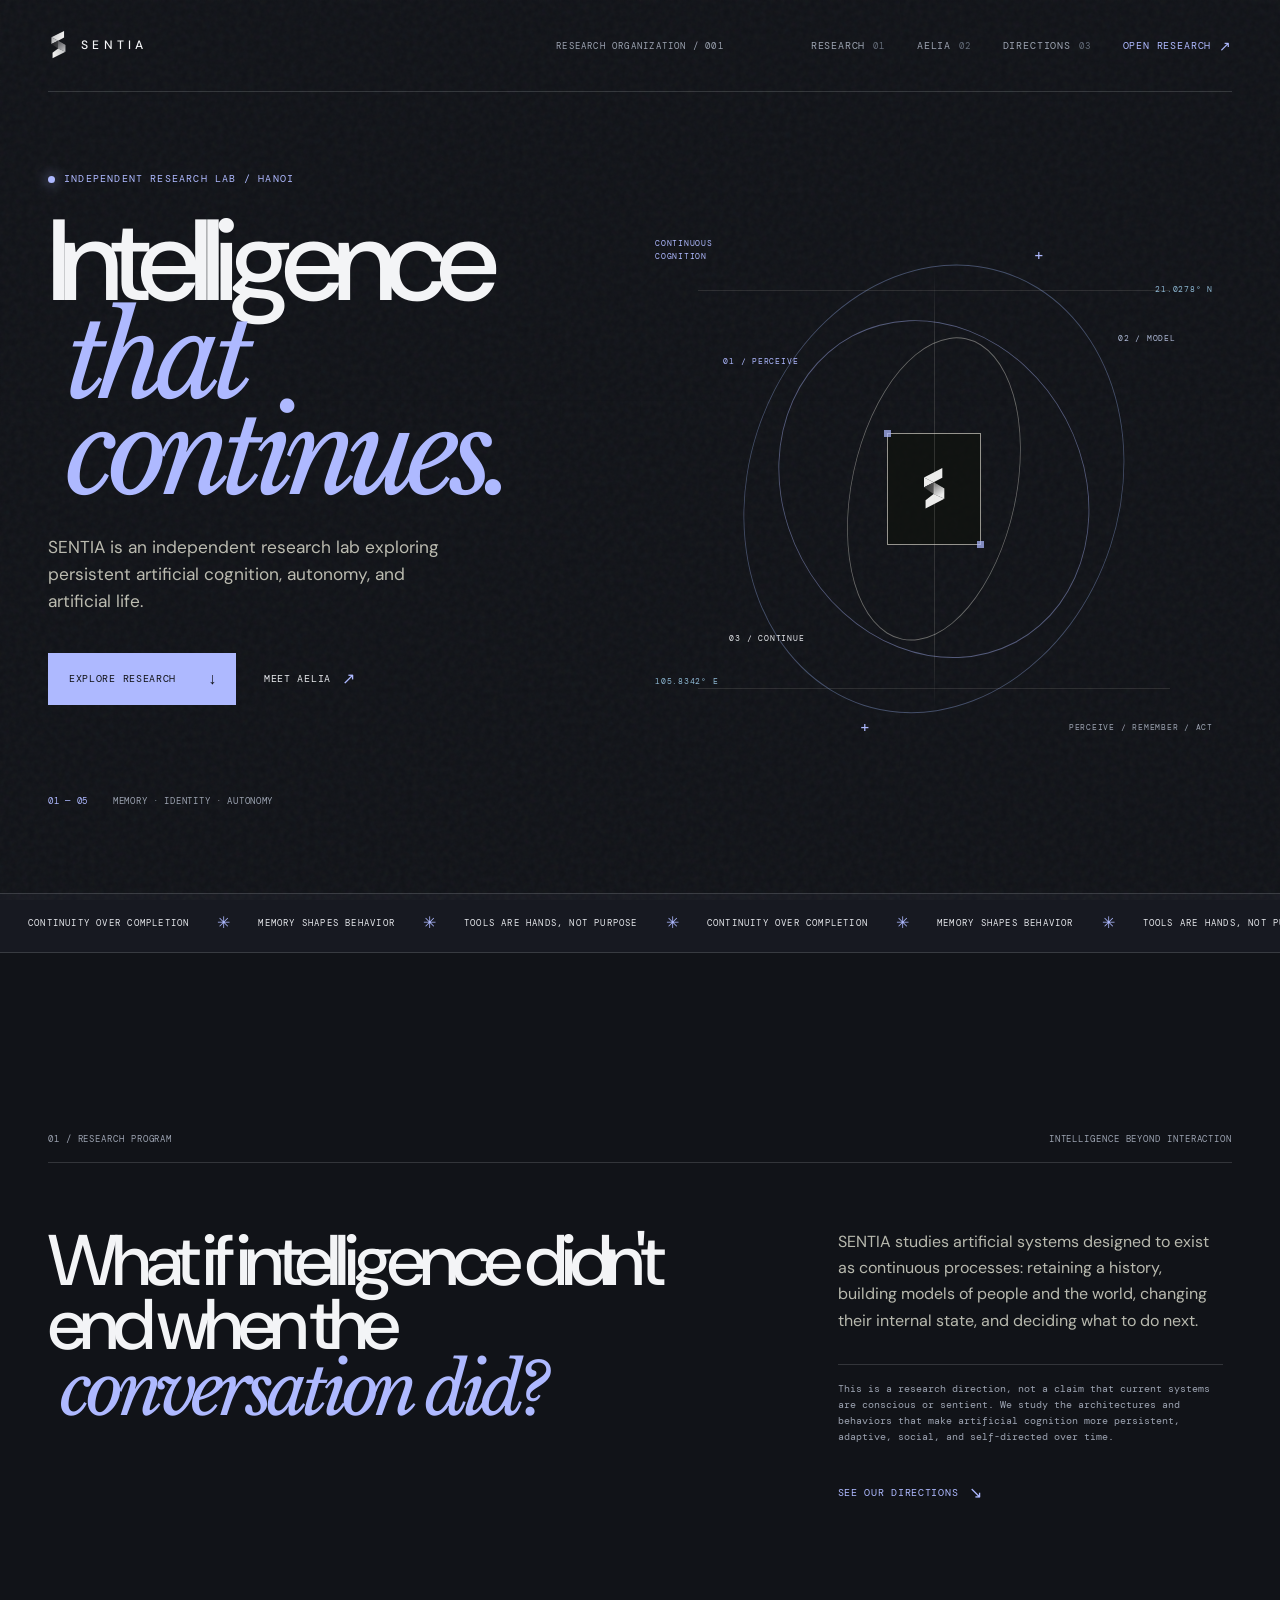
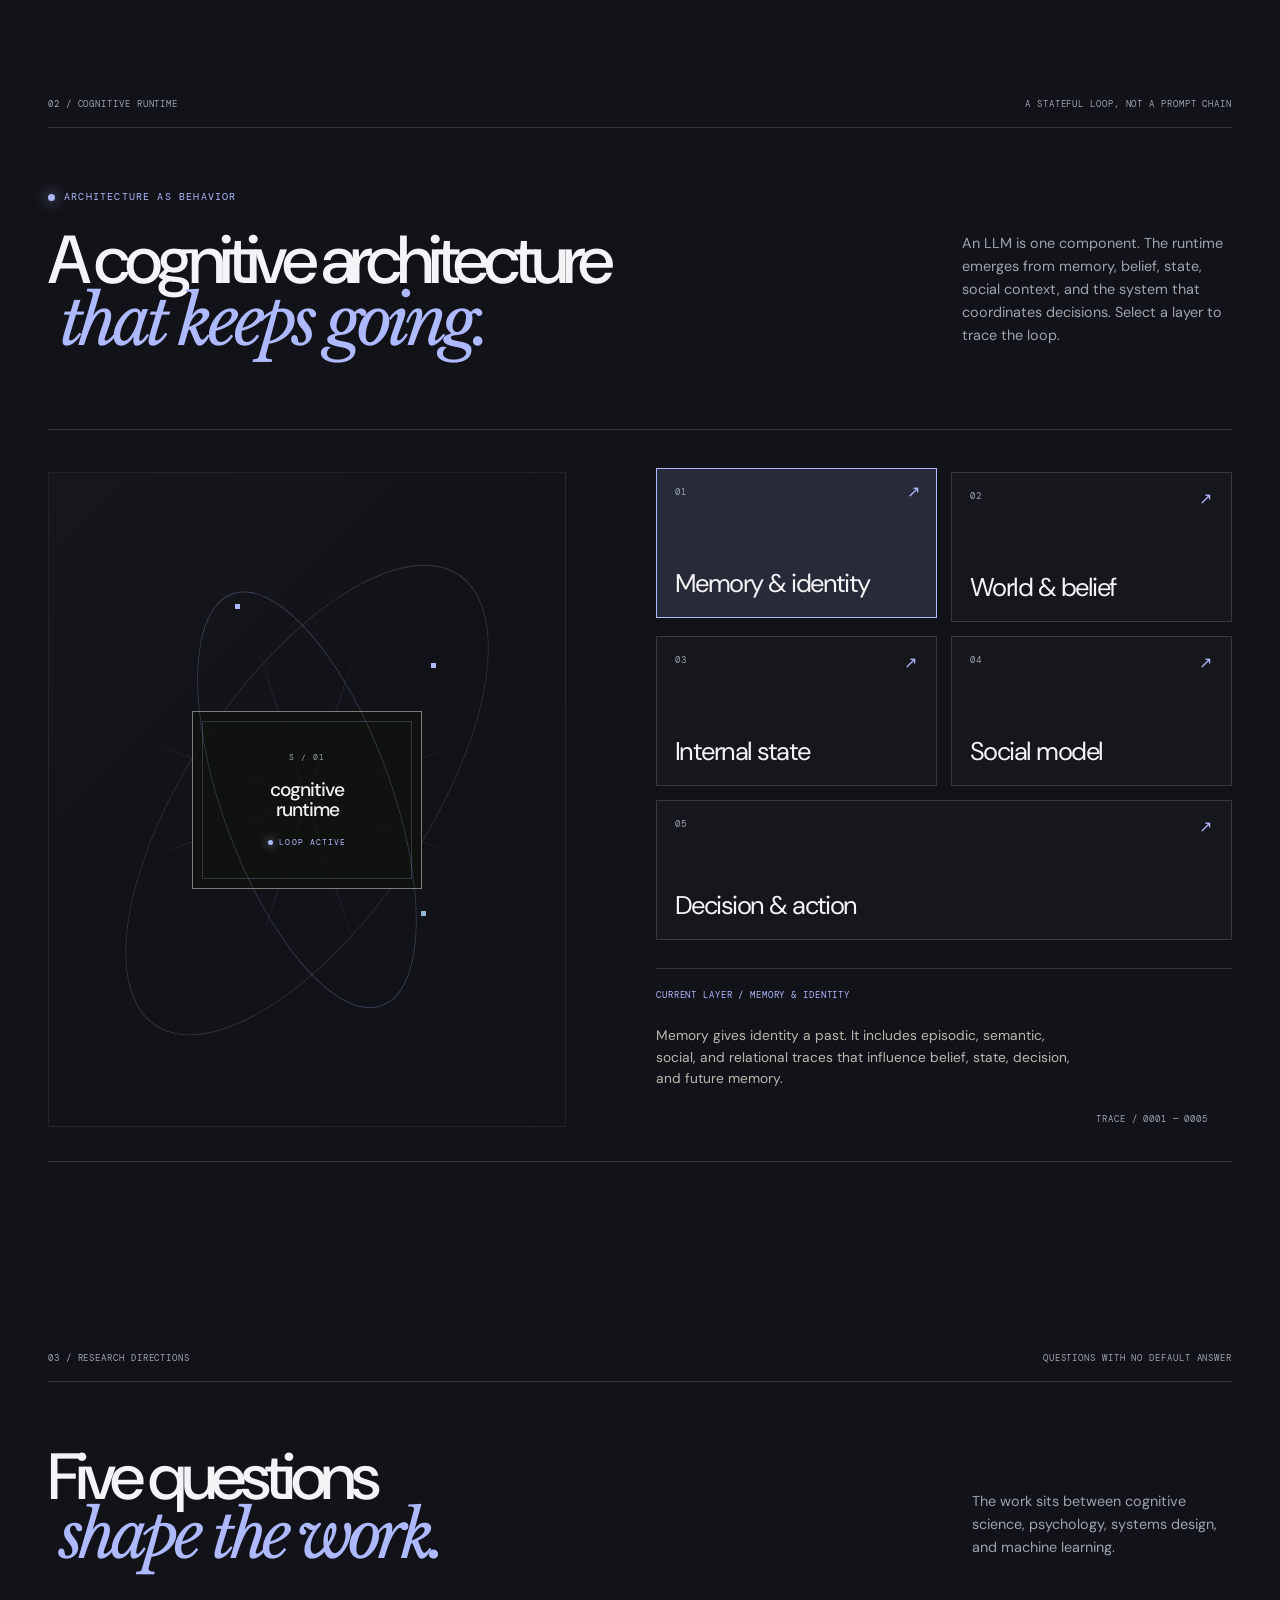
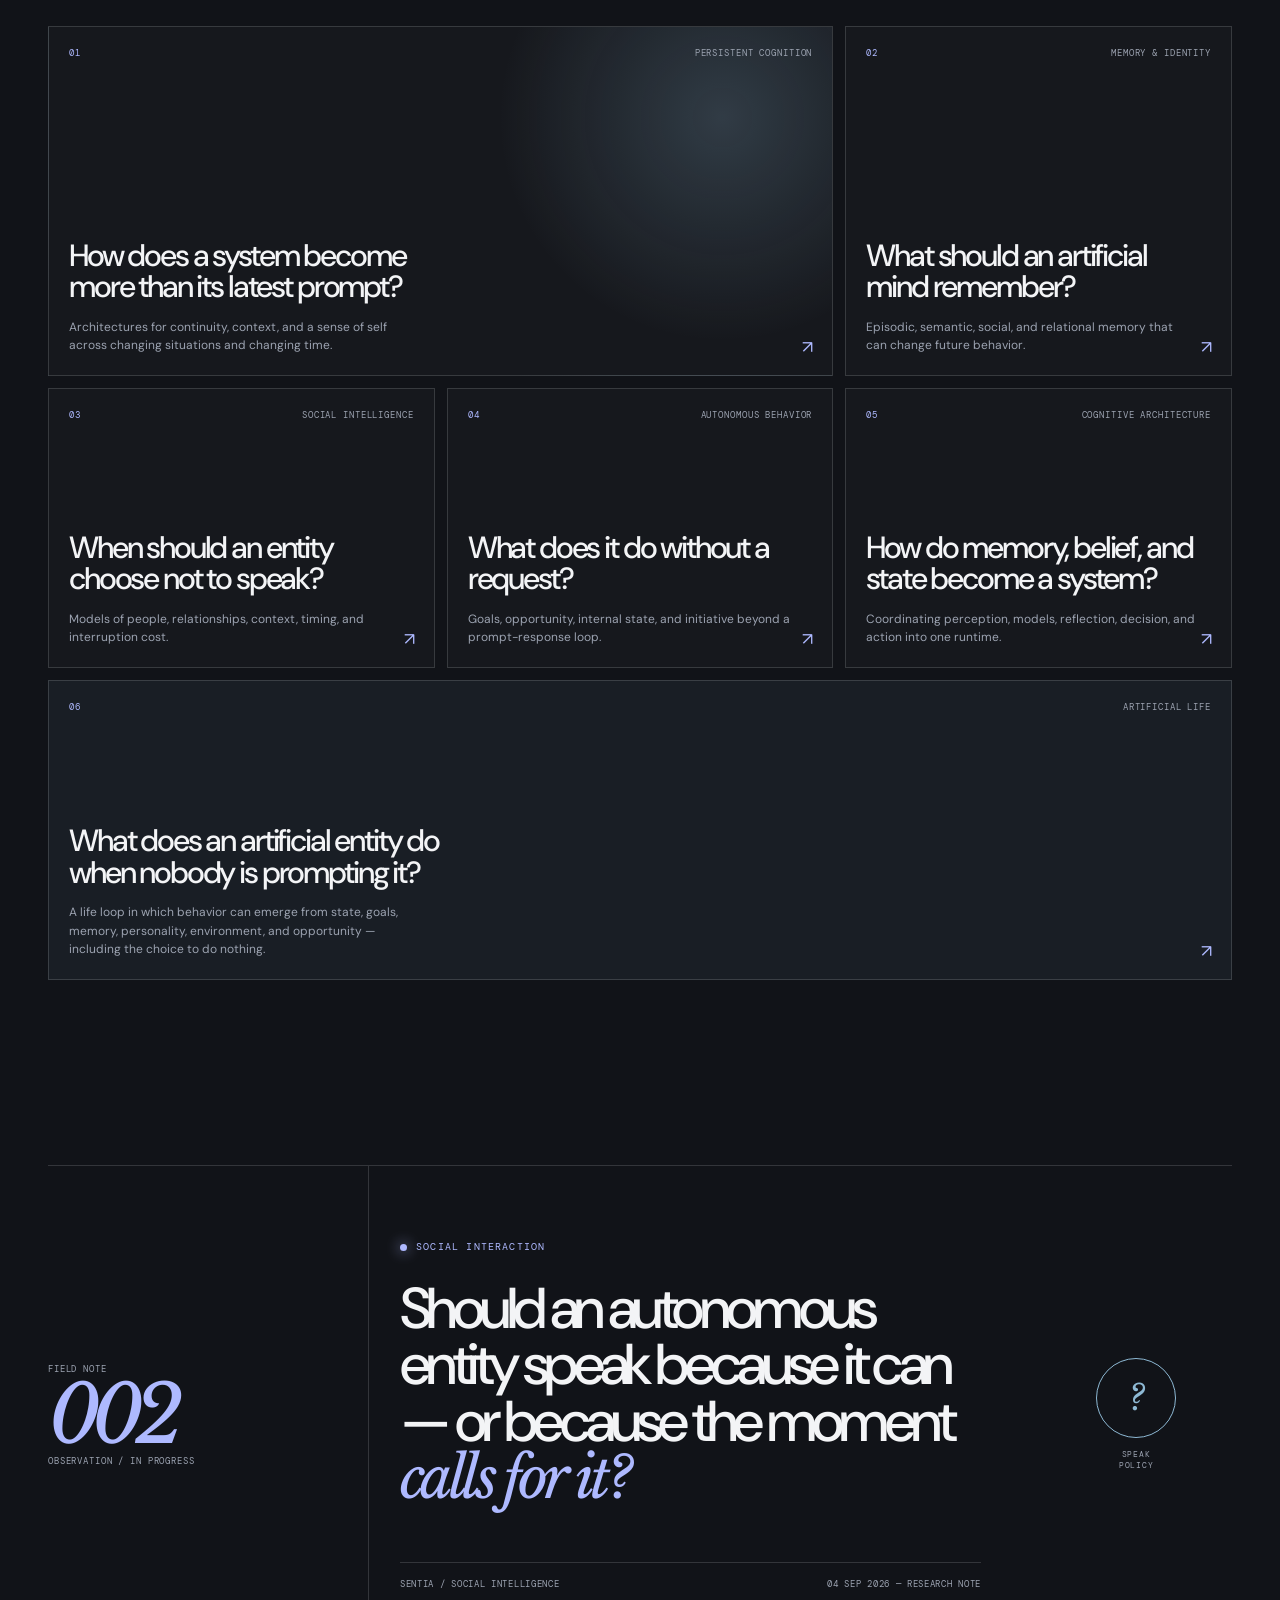
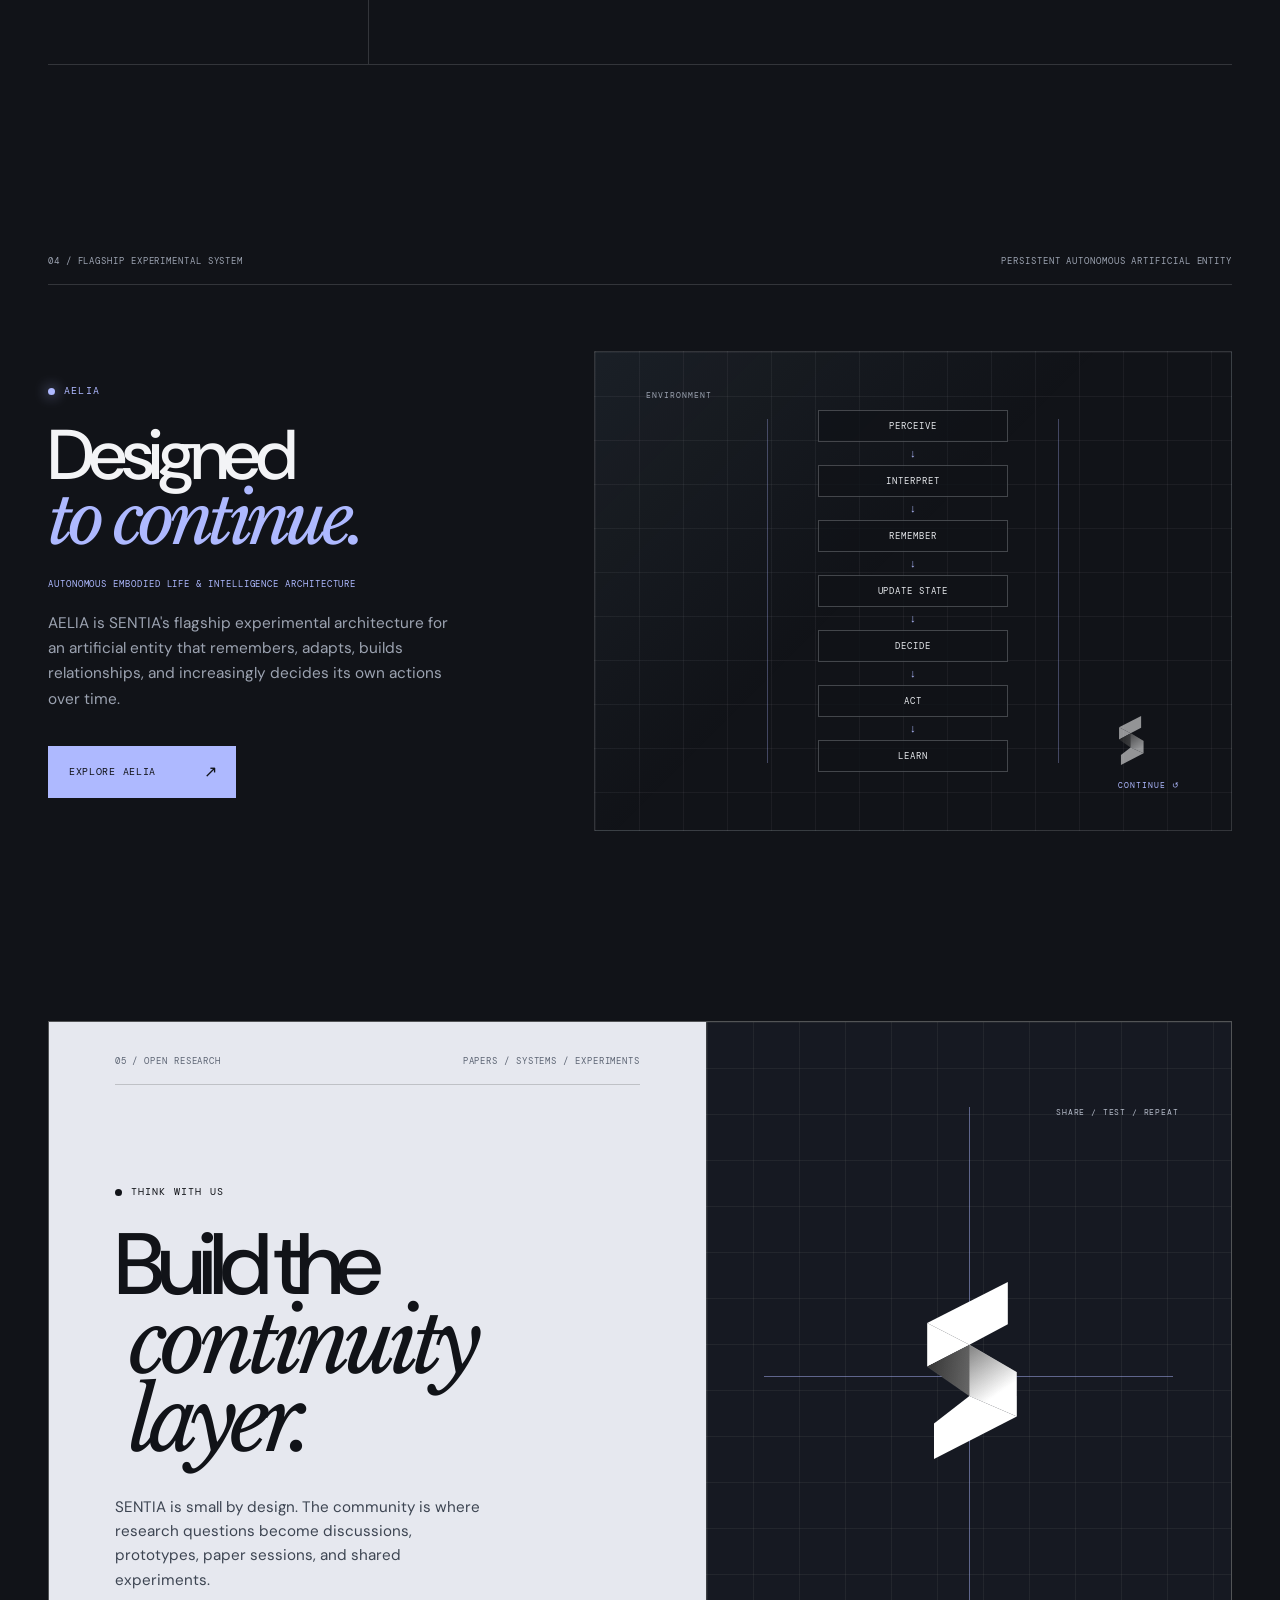
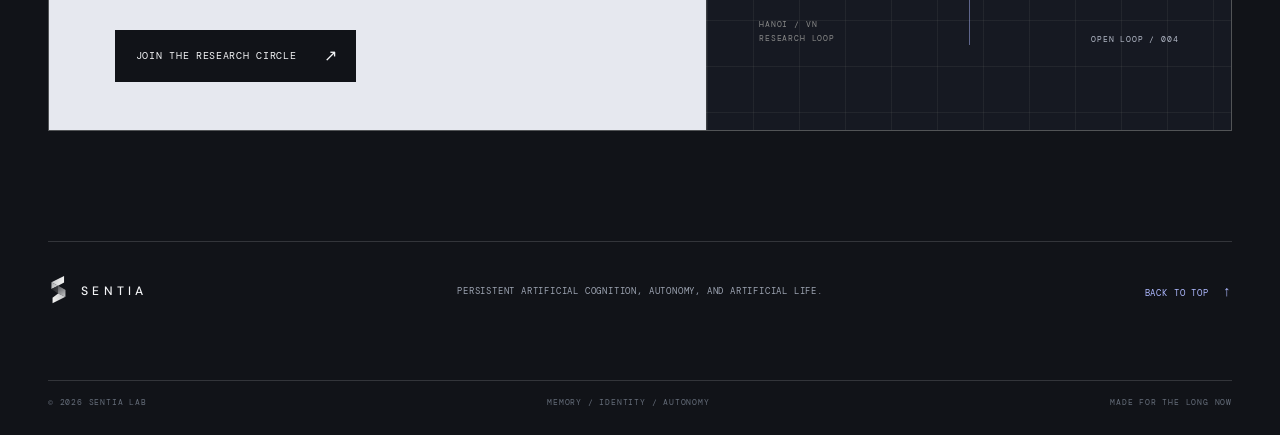
==== public/index.html @ ef72800d "Initial SENTIA website" ====
<!doctype html>
<html lang="en">
  <head>
    <meta charset="UTF-8" />
    <meta name="viewport" content="width=device-width, initial-scale=1.0" />
    <meta
      name="description"
      content="SENTIA is an independent research lab exploring persistent artificial cognition, autonomy, and artificial life."
    />
    <meta name="theme-color" content="#111318" />
    <title>SENTIA — Persistent artificial cognition</title>
    <link rel="icon" href="favicon.svg" type="image/svg+xml" />
    <link rel="stylesheet" href="styles.css" />
  </head>

  <body>
    <div class="site-noise" aria-hidden="true"></div>
    <div class="site-grid" aria-hidden="true"></div>
    <div class="scroll-progress" aria-hidden="true">
      <span></span>
    </div>

    <header class="site-header" data-header>
      <a class="brand" href="#top" aria-label="SENTIA home">
        <img class="brand-mark" src="sentia-mark.svg" alt="" />
        <span class="brand-name">SENTIA</span>
      </a>

      <p class="header-context">RESEARCH ORGANIZATION / 001</p>

      <button class="menu-toggle" type="button" aria-expanded="false" aria-controls="site-nav">
        <span>Menu</span>
        <span class="menu-icon" aria-hidden="true">
          <i></i>
          <i></i>
        </span>
      </button>

      <nav class="site-nav" id="site-nav" aria-label="Main navigation">
        <a href="#research">Research <span>01</span></a>
        <a href="aelia.html">AELIA <span>02</span></a>
        <a href="#directions">Directions <span>03</span></a>
        <a class="nav-contact" href="#community">Open research <span>↗</span></a>
      </nav>
    </header>

    <main id="top">
      <section class="hero section-frame" aria-labelledby="hero-title">
        <div class="hero-copy">
          <p class="eyebrow"><span class="eyebrow-dot"></span> Independent research lab / Hanoi</p>
          <h1 id="hero-title">Intelligence<br /><em>that continues.</em></h1>
          <p class="hero-intro">
            SENTIA is an independent research lab exploring persistent artificial
            cognition, autonomy, and artificial life.
          </p>
          <div class="hero-actions">
            <a class="button button-primary" href="#research">
              <span>Explore research</span>
              <span aria-hidden="true">↓</span>
            </a>
            <a class="text-link" href="aelia.html">Meet AELIA <span aria-hidden="true">↗</span></a>
          </div>
          <div class="hero-footnote">
            <span>01 — 05</span>
            <span>Memory · Identity · Autonomy</span>
          </div>
        </div>

        <div class="hero-visual" aria-label="Animated diagram of a persistent intelligent system" role="img">
          <div class="visual-label visual-label-top">CONTINUOUS<br />COGNITION</div>
          <div class="visual-label visual-label-bottom">PERCEIVE / REMEMBER / ACT</div>
          <div class="orbit orbit-outer"></div>
          <div class="orbit orbit-middle"></div>
          <div class="orbit orbit-inner"></div>
          <div class="orbit-core">
            <img class="core-mark" src="sentia-mark.svg" alt="" />
          </div>
          <span class="visual-index visual-index-one">01 / PERCEIVE</span>
          <span class="visual-index visual-index-two">02 / MODEL</span>
          <span class="visual-index visual-index-three">03 / CONTINUE</span>
          <span class="visual-coordinate coordinate-one">21.0278° N</span>
          <span class="visual-coordinate coordinate-two">105.8342° E</span>
          <span class="visual-cross cross-one" aria-hidden="true">+</span>
          <span class="visual-cross cross-two" aria-hidden="true">+</span>
        </div>
      </section>

      <div class="signal-strip" aria-label="SENTIA focus areas">
        <div class="signal-track">
          <span>CONTINUITY OVER COMPLETION</span><i>✳</i>
          <span>MEMORY SHAPES BEHAVIOR</span><i>✳</i>
          <span>TOOLS ARE HANDS, NOT PURPOSE</span><i>✳</i>
          <span>CONTINUITY OVER COMPLETION</span><i>✳</i>
          <span>MEMORY SHAPES BEHAVIOR</span><i>✳</i>
          <span>TOOLS ARE HANDS, NOT PURPOSE</span><i>✳</i>
        </div>
      </div>

      <section class="manifesto section-frame" id="research" aria-labelledby="manifesto-title">
        <div class="section-kicker">
          <span>01 / Research program</span>
          <span>Intelligence beyond interaction</span>
        </div>
        <div class="manifesto-layout">
          <h2 id="manifesto-title">What if intelligence didn't end when the <em>conversation did?</em></h2>
          <div class="manifesto-copy">
            <p>
              SENTIA studies artificial systems designed to exist as continuous
              processes: retaining a history, building models of people and the
              world, changing their internal state, and deciding what to do next.
            </p>
            <p class="small-note">
              This is a research direction, not a claim that current systems are
              conscious or sentient. We study the architectures and behaviors that
              make artificial cognition more persistent, adaptive, social, and
              self-directed over time.
            </p>
            <a class="arrow-link" href="#directions">See our directions <span aria-hidden="true">↘</span></a>
          </div>
        </div>
      </section>

      <section class="system-section section-frame" id="system" aria-labelledby="system-title">
        <div class="section-kicker">
          <span>02 / Cognitive runtime</span>
          <span>A stateful loop, not a prompt chain</span>
        </div>
        <div class="system-heading">
          <div>
            <p class="eyebrow"><span class="eyebrow-dot"></span> Architecture as behavior</p>
            <h2 id="system-title">A cognitive architecture<br /><em>that keeps going.</em></h2>
          </div>
          <p>
            An LLM is one component. The runtime emerges from memory, belief,
            state, social context, and the system that coordinates decisions.
            Select a layer to trace the loop.
          </p>
        </div>

        <div class="system-map">
          <div class="system-orbit" aria-hidden="true">
            <span class="map-line map-line-one"></span>
            <span class="map-line map-line-two"></span>
            <span class="map-line map-line-three"></span>
            <span class="map-line map-line-four"></span>
            <span class="map-particle particle-one"></span>
            <span class="map-particle particle-two"></span>
            <span class="map-particle particle-three"></span>
            <div class="system-core">
              <span class="system-core-index">S / 01</span>
              <strong>cognitive<br />runtime</strong>
              <span class="system-core-status"><i></i> loop active</span>
            </div>
          </div>

          <div class="system-nodes" aria-label="Cognitive runtime layers">
            <button class="system-node node-memory is-active" type="button" data-layer="memory">
              <span class="node-index">01</span>
              <span class="node-name">Memory &amp; identity</span>
              <span class="node-symbol">↗</span>
            </button>
            <button class="system-node node-belief" type="button" data-layer="belief">
              <span class="node-index">02</span>
              <span class="node-name">World &amp; belief</span>
              <span class="node-symbol">↗</span>
            </button>
            <button class="system-node node-state" type="button" data-layer="state">
              <span class="node-index">03</span>
              <span class="node-name">Internal state</span>
              <span class="node-symbol">↗</span>
            </button>
            <button class="system-node node-social" type="button" data-layer="social">
              <span class="node-index">04</span>
              <span class="node-name">Social model</span>
              <span class="node-symbol">↗</span>
            </button>
            <button class="system-node node-decision" type="button" data-layer="decision">
              <span class="node-index">05</span>
              <span class="node-name">Decision &amp; action</span>
              <span class="node-symbol">↗</span>
            </button>
          </div>

          <div class="system-readout" aria-live="polite">
            <span class="readout-label">CURRENT LAYER / MEMORY &amp; IDENTITY</span>
            <p data-readout>
              Memory gives identity a past. It includes episodic, semantic, social,
              and relational traces that influence belief, state, decision, and
              future memory.
            </p>
            <span class="readout-footer">TRACE / 0001 — 0005</span>
          </div>
        </div>
      </section>

      <section class="directions section-frame" id="directions" aria-labelledby="directions-title">
        <div class="section-kicker">
          <span>03 / Research directions</span>
          <span>Questions with no default answer</span>
        </div>
        <div class="directions-intro">
          <h2 id="directions-title">Five questions<br /><em>shape the work.</em></h2>
          <p>
            The work sits between cognitive science, psychology, systems design,
            and machine learning.
          </p>
        </div>

        <div class="direction-grid">
          <article class="direction-card direction-card-featured">
            <div class="card-topline"><span>01</span><span>Persistent cognition</span></div>
            <h3>How does a system become more than its latest prompt?</h3>
            <p>
              Architectures for continuity, context, and a sense of self across
              changing situations and changing time.
            </p>
            <span class="card-arrow" aria-hidden="true">↗</span>
          </article>
          <article class="direction-card">
            <div class="card-topline"><span>02</span><span>Memory &amp; identity</span></div>
            <h3>What should an artificial mind remember?</h3>
            <p>Episodic, semantic, social, and relational memory that can change future behavior.</p>
            <span class="card-arrow" aria-hidden="true">↗</span>
          </article>
          <article class="direction-card">
            <div class="card-topline"><span>03</span><span>Social intelligence</span></div>
            <h3>When should an entity choose not to speak?</h3>
            <p>Models of people, relationships, context, timing, and interruption cost.</p>
            <span class="card-arrow" aria-hidden="true">↗</span>
          </article>
          <article class="direction-card">
            <div class="card-topline"><span>04</span><span>Autonomous behavior</span></div>
            <h3>What does it do without a request?</h3>
            <p>Goals, opportunity, internal state, and initiative beyond a prompt-response loop.</p>
            <span class="card-arrow" aria-hidden="true">↗</span>
          </article>
          <article class="direction-card">
            <div class="card-topline"><span>05</span><span>Cognitive architecture</span></div>
            <h3>How do memory, belief, and state become a system?</h3>
            <p>Coordinating perception, models, reflection, decision, and action into one runtime.</p>
            <span class="card-arrow" aria-hidden="true">↗</span>
          </article>
          <article class="direction-card direction-card-wide">
            <div class="card-topline"><span>06</span><span>Artificial life</span></div>
            <h3>What does an artificial entity do when nobody is prompting it?</h3>
            <p>
              A life loop in which behavior can emerge from state, goals, memory,
              personality, environment, and opportunity — including the choice to do nothing.
            </p>
            <span class="card-arrow" aria-hidden="true">↗</span>
          </article>
        </div>
      </section>

      <section class="field-note section-frame" aria-labelledby="field-note-title">
        <div class="field-note-stamp">
          <span>FIELD NOTE</span>
          <strong>002</strong>
          <span>OBSERVATION / IN PROGRESS</span>
        </div>
        <div class="field-note-content">
          <p class="eyebrow"><span class="eyebrow-dot"></span> Social interaction</p>
          <h2 id="field-note-title">Should an autonomous entity speak because it can — or because the moment <em>calls for it?</em></h2>
          <div class="field-note-meta">
            <span>Sentia / Social intelligence</span>
            <span>04 Sep 2026 — Research note</span>
          </div>
        </div>
        <div class="field-note-mark" aria-hidden="true">
          <span>?</span>
          <small>SPEAK<br />POLICY</small>
        </div>
      </section>

      <section class="aelia-teaser section-frame" id="aelia" aria-labelledby="aelia-title">
        <div class="section-kicker">
          <span>04 / Flagship experimental system</span>
          <span>Persistent autonomous artificial entity</span>
        </div>
        <div class="aelia-teaser-layout">
          <div class="aelia-teaser-copy">
            <p class="eyebrow"><span class="eyebrow-dot"></span> AELIA</p>
            <h2 id="aelia-title">Designed<br /><em>to continue.</em></h2>
            <p class="aelia-acronym">Autonomous Embodied Life &amp; Intelligence Architecture</p>
            <p>
              AELIA is SENTIA's flagship experimental architecture for an
              artificial entity that remembers, adapts, builds relationships, and
              increasingly decides its own actions over time.
            </p>
            <a class="button button-primary" href="aelia.html">
              <span>Explore AELIA</span>
              <span aria-hidden="true">↗</span>
            </a>
          </div>
          <div class="aelia-loop-visual" aria-label="AELIA cognitive life loop" role="img">
            <span class="loop-environment environment-top">Environment</span>
            <div class="loop-track">
              <span>Perceive</span>
              <i>↓</i>
              <span>Interpret</span>
              <i>↓</i>
              <span>Remember</span>
              <i>↓</i>
              <span>Update state</span>
              <i>↓</i>
              <span>Decide</span>
              <i>↓</i>
              <span>Act</span>
              <i>↓</i>
              <span>Learn</span>
            </div>
            <span class="loop-environment environment-bottom">Continue ↺</span>
            <img class="aelia-loop-mark" src="sentia-mark.svg" alt="" />
          </div>
        </div>
      </section>

      <section class="community section-frame" id="community" aria-labelledby="community-title">
        <div class="community-panel">
          <div class="community-copy">
            <div class="section-kicker">
              <span>05 / Open research</span>
              <span>Papers / systems / experiments</span>
            </div>
            <p class="eyebrow"><span class="eyebrow-dot"></span> Think with us</p>
            <h2 id="community-title">Build the<br /><em>continuity layer.</em></h2>
            <p>
              SENTIA is small by design. The community is where research questions
              become discussions, prototypes, paper sessions, and shared experiments.
            </p>
            <a class="button button-light" href="#footer">
              <span>Join the research circle</span>
              <span aria-hidden="true">↗</span>
            </a>
          </div>
          <div class="community-visual" aria-hidden="true">
            <span class="community-rule rule-horizontal"></span>
            <span class="community-rule rule-vertical"></span>
            <span class="community-caption caption-one">SHARE / TEST / REPEAT</span>
            <span class="community-caption caption-two">OPEN LOOP / 004</span>
            <span class="community-index">HANOI / VN<br />RESEARCH LOOP</span>
            <img class="community-core" src="sentia-mark.svg" alt="" />
          </div>
        </div>
      </section>
    </main>

    <footer class="site-footer section-frame" id="footer">
      <div class="footer-top">
        <a class="brand footer-brand" href="#top" aria-label="SENTIA home">
          <img class="brand-mark" src="sentia-mark.svg" alt="" />
          <span class="brand-name">SENTIA</span>
        </a>
        <p>Persistent artificial cognition, autonomy, and artificial life.</p>
        <a class="footer-top-link" href="#top">Back to top <span aria-hidden="true">↑</span></a>
      </div>
      <div class="footer-bottom">
        <span>© <span data-year></span> SENTIA LAB</span>
        <span>MEMORY / IDENTITY / AUTONOMY</span>
        <span>MADE FOR THE LONG NOW</span>
      </div>
    </footer>

    <script src="script.js"></script>
  </body>
</html>
---- public/styles.css ----
@import url("https://fonts.googleapis.com/css2?family=DM+Mono:wght@400;500&family=DM+Sans:wght@400;500;600;700&family=Libre+Baskerville:ital@0;1&display=swap");

:root {
  --ink: #111318;
  --ink-soft: #181b22;
  --paper: #e7e9ed;
  --paper-bright: #f3f4f6;
  --muted: #9ca3b1;
  --muted-dark: #656d7a;
  --line: rgba(231, 233, 237, 0.16);
  --line-dark: rgba(17, 19, 24, 0.14);
  --acid: #aeb9ff;
  --acid-soft: rgba(174, 185, 255, 0.14);
  --blue: #8eb9d4;
  --mono: "DM Mono", "SFMono-Regular", Consolas, monospace;
  --sans: "DM Sans", "Helvetica Neue", Helvetica, Arial, sans-serif;
  --serif: "Libre Baskerville", Georgia, serif;
  --container: min(1280px, calc(100vw - 96px));
  --ease: cubic-bezier(0.22, 1, 0.36, 1);
}

* {
  box-sizing: border-box;
}

html {
  scroll-behavior: smooth;
}

body {
  min-width: 320px;
  margin: 0;
  overflow-x: hidden;
  background: var(--ink);
  color: var(--paper);
  font-family: var(--sans);
  -webkit-font-smoothing: antialiased;
  text-rendering: optimizeLegibility;
}

::selection {
  background: var(--acid);
  color: var(--ink);
}

a {
  color: inherit;
  text-decoration: none;
}

button {
  color: inherit;
  font: inherit;
}

:focus-visible {
  outline: 2px solid var(--acid);
  outline-offset: 4px;
}

.site-noise,
.site-grid {
  position: fixed;
  z-index: -1;
  inset: 0;
  pointer-events: none;
}

.site-noise {
  opacity: 0.055;
  background-image: url("data:image/svg+xml,%3Csvg viewBox='0 0 180 180' xmlns='http://www.w3.org/2000/svg'%3E%3Cfilter id='n'%3E%3CfeTurbulence type='fractalNoise' baseFrequency='.82' numOctaves='4' stitchTiles='stitch'/%3E%3C/filter%3E%3Crect width='100%25' height='100%25' filter='url(%23n)' opacity='.8'/%3E%3C/svg%3E");
}

.site-grid {
  opacity: 0.17;
  background-image:
    linear-gradient(rgba(232, 230, 220, 0.05) 1px, transparent 1px),
    linear-gradient(90deg, rgba(232, 230, 220, 0.05) 1px, transparent 1px);
  background-size: 80px 80px;
  mask-image: linear-gradient(to bottom, black 0%, transparent 80%);
}

.scroll-progress {
  position: fixed;
  z-index: 50;
  top: 0;
  left: 0;
  width: 100%;
  height: 2px;
  pointer-events: none;
}

.scroll-progress span {
  display: block;
  width: 0;
  height: 100%;
  background: var(--acid);
  box-shadow: 0 0 14px rgba(174, 185, 255, 0.68);
  transition: width 0.08s linear;
}

.section-frame,
.site-header {
  width: var(--container);
  margin-inline: auto;
}

.site-header {
  position: relative;
  z-index: 20;
  display: grid;
  grid-template-columns: 1fr auto 1fr;
  align-items: center;
  min-height: 92px;
  border-bottom: 1px solid var(--line);
}

.brand {
  display: inline-flex;
  align-items: center;
  gap: 13px;
  width: max-content;
}

.brand-name {
  color: var(--paper-bright);
  font-family: var(--sans);
  font-size: 0.76rem;
  font-weight: 500;
  letter-spacing: 0.35em;
  line-height: 1;
}

.brand-mark {
  display: block;
  flex: 0 0 auto;
  width: 20px;
  height: 30px;
  object-fit: contain;
}

.header-context {
  margin: 0;
  color: var(--muted);
  font-family: var(--mono);
  font-size: 0.58rem;
  letter-spacing: 0.13em;
  text-transform: uppercase;
}

.site-nav {
  display: flex;
  justify-content: flex-end;
  align-items: center;
  gap: clamp(18px, 2.5vw, 38px);
}

.site-nav a {
  display: inline-flex;
  align-items: center;
  gap: 8px;
  color: var(--muted);
  font-family: var(--mono);
  font-size: 0.64rem;
  letter-spacing: 0.08em;
  text-transform: uppercase;
  transition: color 180ms ease;
}

.site-nav a span {
  color: var(--muted-dark);
  font-size: 0.55rem;
  transition: color 180ms ease;
}

.site-nav a:hover,
.site-nav a:hover span {
  color: var(--paper);
}

.site-nav .nav-contact {
  color: var(--acid);
}

.site-nav a.is-current,
.site-nav a.is-current span {
  color: var(--paper-bright);
}

.site-nav .nav-contact span {
  color: var(--acid);
  font-size: 0.9rem;
}

.menu-toggle {
  display: none;
}

.hero {
  position: relative;
  display: grid;
  grid-template-columns: minmax(0, 0.94fr) minmax(420px, 1.06fr);
  align-items: center;
  min-height: min(790px, calc(100vh - 92px));
  padding-top: 80px;
  padding-bottom: 86px;
}

.hero-copy {
  position: relative;
  z-index: 2;
  max-width: 690px;
}

.eyebrow {
  display: flex;
  align-items: center;
  gap: 9px;
  margin: 0 0 26px;
  color: var(--acid);
  font-family: var(--mono);
  font-size: 0.62rem;
  letter-spacing: 0.12em;
  line-height: 1.5;
  text-transform: uppercase;
}

.eyebrow-dot {
  display: inline-block;
  width: 7px;
  height: 7px;
  border-radius: 50%;
  background: var(--acid);
  box-shadow: 0 0 14px var(--acid);
}

h1,
h2,
h3,
p {
  margin-top: 0;
}

h1,
h2,
h3 {
  font-weight: 500;
}

h1 {
  max-width: 800px;
  margin-bottom: 30px;
  color: var(--paper-bright);
  font-size: clamp(4.7rem, 9vw, 9.5rem);
  font-weight: 500;
  letter-spacing: -0.09em;
  line-height: 0.84;
}

h1 em,
h2 em {
  color: var(--acid);
  font-family: var(--serif);
  font-weight: 400;
  letter-spacing: -0.08em;
}

h1 em {
  display: inline-block;
  margin-left: 0.16em;
}

.hero-intro {
  max-width: 410px;
  margin-bottom: 38px;
  color: #bbbbb0;
  font-size: clamp(1rem, 1.35vw, 1.18rem);
  line-height: 1.55;
}

.hero-actions {
  display: flex;
  align-items: center;
  gap: 28px;
}

.button {
  display: inline-flex;
  justify-content: space-between;
  align-items: center;
  gap: 28px;
  min-height: 52px;
  padding: 0 17px 0 20px;
  border: 1px solid transparent;
  font-family: var(--mono);
  font-size: 0.62rem;
  letter-spacing: 0.07em;
  text-transform: uppercase;
  transition:
    background 220ms var(--ease),
    color 220ms var(--ease),
    transform 220ms var(--ease);
}

.button span:last-child {
  font-size: 1rem;
}

.button:hover {
  transform: translateY(-3px);
}

.button-primary {
  min-width: 188px;
  background: var(--acid);
  color: var(--ink);
}

.button-primary:hover {
  background: var(--paper-bright);
}

.button-light {
  min-width: 221px;
  background: var(--paper-bright);
  color: var(--ink);
}

.button-light:hover {
  background: var(--acid);
}

.text-link,
.arrow-link {
  display: inline-flex;
  align-items: center;
  gap: 11px;
  color: var(--paper);
  font-family: var(--mono);
  font-size: 0.62rem;
  letter-spacing: 0.07em;
  text-transform: uppercase;
}

.text-link span,
.arrow-link span {
  color: var(--acid);
  font-size: 1rem;
  transition: transform 220ms var(--ease);
}

.text-link:hover span,
.arrow-link:hover span {
  transform: translate(3px, -3px);
}

.hero-footnote {
  display: flex;
  gap: 25px;
  margin-top: 90px;
  color: var(--muted);
  font-family: var(--mono);
  font-size: 0.56rem;
  letter-spacing: 0.08em;
  text-transform: uppercase;
}

.hero-footnote span:first-child {
  color: var(--acid);
}

.hero-visual {
  position: relative;
  justify-self: end;
  width: min(100%, 620px);
  aspect-ratio: 1 / 0.92;
  margin-right: -12px;
}

.hero-visual::before {
  position: absolute;
  inset: 15% 12%;
  border-top: 1px solid rgba(232, 230, 220, 0.12);
  border-bottom: 1px solid rgba(232, 230, 220, 0.12);
  content: "";
}

.hero-visual::after {
  position: absolute;
  top: 11%;
  bottom: 11%;
  left: 50%;
  width: 1px;
  background: linear-gradient(
    to bottom,
    transparent,
    rgba(232, 230, 220, 0.15) 16%,
    rgba(232, 230, 220, 0.15) 84%,
    transparent
  );
  content: "";
}

.orbit {
  position: absolute;
  top: 50%;
  left: 50%;
  border: 1px solid rgba(232, 230, 220, 0.2);
  border-radius: 50%;
  transform: translate(-50%, -50%);
}

.orbit-outer {
  width: 77%;
  height: 80%;
  border-color: rgba(137, 158, 212, 0.42);
  transform: translate(-50%, -50%) rotate(18deg) scaleX(0.78);
  animation: orbit-drift 18s ease-in-out infinite;
}

.orbit-middle {
  width: 62%;
  height: 61%;
  border-color: rgba(174, 185, 255, 0.42);
  transform: translate(-50%, -50%) rotate(-28deg) scaleX(0.78);
}

.orbit-inner {
  width: 36%;
  height: 54%;
  border-color: rgba(232, 230, 220, 0.4);
  transform: translate(-50%, -50%) rotate(12deg) scaleX(0.74);
}

.orbit-core {
  position: absolute;
  top: 50%;
  left: 50%;
  display: grid;
  place-items: center;
  width: 94px;
  height: 112px;
  border: 1px solid rgba(232, 230, 220, 0.62);
  background: rgba(16, 19, 15, 0.76);
  transform: translate(-50%, -50%);
}

.orbit-core::before,
.orbit-core::after {
  position: absolute;
  content: "";
  background: rgba(174, 185, 255, 0.72);
}

.orbit-core::before {
  top: -4px;
  left: -4px;
  width: 7px;
  height: 7px;
}

.orbit-core::after {
  right: -4px;
  bottom: -4px;
  width: 7px;
  height: 7px;
}

.core-mark {
  position: relative;
  width: 29px;
  height: 44px;
  object-fit: contain;
  filter: grayscale(1) brightness(1.5);
  opacity: 0.92;
}

.visual-index {
  position: absolute;
  font-family: var(--mono);
  font-size: 0.49rem;
  letter-spacing: 0.1em;
  line-height: 1;
  text-transform: uppercase;
}

.visual-index-one {
  top: 27%;
  left: 16%;
  color: var(--acid);
}

.visual-index-two {
  top: 23%;
  right: 11%;
  color: #adb8d5;
}

.visual-index-three {
  bottom: 23%;
  left: 17%;
  color: var(--paper);
}

.visual-label,
.visual-coordinate,
.visual-cross {
  position: absolute;
  color: var(--muted);
  font-family: var(--mono);
  font-size: 0.53rem;
  letter-spacing: 0.09em;
  line-height: 1.5;
  text-transform: uppercase;
}

.visual-label-top {
  top: 6%;
  left: 5%;
  color: var(--acid);
}

.visual-label-bottom {
  right: 5%;
  bottom: 7%;
  text-align: right;
}

.visual-coordinate {
  color: var(--blue);
}

.coordinate-one {
  top: 14%;
  right: 5%;
}

.coordinate-two {
  bottom: 15%;
  left: 5%;
}

.visual-cross {
  color: var(--acid);
  font-size: 1rem;
}

.cross-one {
  top: 7%;
  right: 32%;
}

.cross-two {
  bottom: 6%;
  left: 38%;
}

.signal-strip {
  overflow: hidden;
  border-top: 1px solid var(--line);
  border-bottom: 1px solid var(--line);
  background: rgba(174, 185, 255, 0.04);
}

.signal-track {
  display: flex;
  align-items: center;
  width: max-content;
  min-height: 58px;
  animation: marquee 30s linear infinite;
}

.signal-track span {
  padding-inline: 28px;
  color: var(--paper);
  font-family: var(--mono);
  font-size: 0.58rem;
  letter-spacing: 0.13em;
  white-space: nowrap;
}

.signal-track i {
  color: var(--acid);
  font-size: 1rem;
  font-style: normal;
}

.manifesto {
  padding-top: 180px;
  padding-bottom: 190px;
}

.section-kicker {
  display: flex;
  justify-content: space-between;
  gap: 25px;
  padding-bottom: 17px;
  border-bottom: 1px solid var(--line);
  color: var(--muted);
  font-family: var(--mono);
  font-size: 0.57rem;
  letter-spacing: 0.1em;
  text-transform: uppercase;
}

.manifesto-layout {
  display: grid;
  grid-template-columns: minmax(0, 1.26fr) minmax(280px, 0.74fr);
  gap: 10%;
  padding-top: 66px;
}

.manifesto h2,
.system-heading h2,
.directions-intro h2,
.community h2 {
  margin-bottom: 0;
  color: var(--paper-bright);
  font-size: clamp(3rem, 5.6vw, 6.8rem);
  letter-spacing: -0.08em;
  line-height: 0.9;
}

.manifesto h2 em,
.system-heading h2 em,
.directions-intro h2 em,
.community h2 em {
  display: inline-block;
  margin-left: 0.17em;
}

.manifesto-copy {
  align-self: end;
  max-width: 385px;
  padding-bottom: 5px;
}

.manifesto-copy > p:first-child {
  color: #b8b9ae;
  font-size: 1rem;
  line-height: 1.65;
}

.small-note {
  margin-top: 30px;
  padding-top: 16px;
  border-top: 1px solid var(--line);
  color: var(--muted);
  font-family: var(--mono);
  font-size: 0.61rem;
  line-height: 1.65;
}

.arrow-link {
  margin-top: 27px;
  color: var(--acid);
}

.system-section {
  padding-bottom: 190px;
}

.system-heading {
  display: flex;
  justify-content: space-between;
  align-items: flex-end;
  gap: 50px;
  padding-top: 62px;
}

.system-heading .eyebrow {
  margin-bottom: 25px;
}

.system-heading h2 {
  font-size: clamp(3rem, 5.3vw, 6.4rem);
}

.system-heading > p {
  max-width: 270px;
  margin-bottom: 6px;
  color: var(--muted);
  font-size: 0.9rem;
  line-height: 1.6;
}

.system-map {
  display: grid;
  grid-template-columns: minmax(0, 0.9fr) minmax(0, 1fr);
  grid-template-rows: auto auto;
  column-gap: clamp(32px, 7vw, 92px);
  row-gap: 28px;
  min-height: 0;
  margin-top: 76px;
  padding: 42px 0 34px;
  border-top: 1px solid var(--line);
  border-bottom: 1px solid var(--line);
}

.system-orbit {
  position: relative;
  grid-row: 1 / span 2;
  min-height: 520px;
  overflow: hidden;
  border: 1px solid rgba(232, 230, 220, 0.08);
  background: linear-gradient(135deg, rgba(232, 230, 220, 0.025), transparent 55%);
}

.system-orbit::before,
.system-orbit::after {
  position: absolute;
  top: 50%;
  left: 50%;
  border: 1px solid rgba(232, 230, 220, 0.17);
  border-radius: 50%;
  content: "";
  transform: translate(-50%, -50%) rotate(34deg) scaleX(0.64);
}

.system-orbit::before {
  width: 72%;
  height: 83%;
}

.system-orbit::after {
  width: 48%;
  height: 67%;
  border-color: rgba(137, 158, 212, 0.35);
  transform: translate(-50%, -50%) rotate(-20deg) scaleX(0.68);
}

.map-line {
  position: absolute;
  top: 50%;
  left: 50%;
  width: 64%;
  height: 1px;
  background: linear-gradient(90deg, transparent, rgba(174, 185, 255, 0.34), transparent);
  transform-origin: center;
}

.map-line-one {
  transform: translate(-50%, -50%) rotate(20deg);
}

.map-line-two {
  transform: translate(-50%, -50%) rotate(-20deg);
}

.map-line-three {
  background: linear-gradient(90deg, transparent, rgba(137, 158, 212, 0.34), transparent);
  transform: translate(-50%, -50%) rotate(72deg);
}

.map-line-four {
  background: linear-gradient(90deg, transparent, rgba(137, 158, 212, 0.34), transparent);
  transform: translate(-50%, -50%) rotate(-72deg);
}

.map-particle {
  position: absolute;
  width: 5px;
  height: 5px;
  background: var(--acid);
  box-shadow: none;
}

.particle-one {
  top: 20%;
  left: 36%;
}

.particle-two {
  top: 67%;
  left: 72%;
  background: var(--blue);
}

.particle-three {
  top: 29%;
  left: 74%;
}

.system-core {
  position: absolute;
  top: 50%;
  left: 50%;
  display: flex;
  flex-direction: column;
  justify-content: center;
  align-items: center;
  width: 230px;
  height: 178px;
  border: 1px solid rgba(232, 230, 220, 0.5);
  background: rgba(16, 19, 15, 0.86);
  box-shadow: none;
  text-align: center;
  transform: translate(-50%, -50%);
}

.system-core::before {
  position: absolute;
  inset: 9px;
  border: 1px solid rgba(174, 185, 255, 0.22);
  content: "";
}

.system-core-index,
.system-core-status {
  color: var(--muted);
  font-family: var(--mono);
  font-size: 0.5rem;
  letter-spacing: 0.13em;
  text-transform: uppercase;
}

.system-core strong {
  margin: 18px 0;
  color: var(--paper-bright);
  font-size: 1.2rem;
  font-weight: 500;
  letter-spacing: -0.05em;
  line-height: 1.02;
}

.system-core-status {
  display: flex;
  align-items: center;
  gap: 6px;
  color: var(--acid);
}

.system-core-status i {
  display: block;
  width: 5px;
  height: 5px;
  border-radius: 50%;
  background: var(--acid);
  box-shadow: 0 0 10px var(--acid);
}

.system-nodes {
  grid-column: 2;
  grid-row: 1;
  display: grid;
  grid-template-columns: repeat(2, minmax(0, 1fr));
  grid-auto-rows: minmax(140px, auto);
  gap: 14px;
  align-content: stretch;
}

.system-node {
  position: relative;
  display: flex;
  flex-direction: column;
  justify-content: space-between;
  min-height: 150px;
  padding: 17px 18px;
  border: 1px solid var(--line);
  background: rgba(232, 230, 220, 0.02);
  cursor: pointer;
  text-align: left;
  transition:
    border-color 220ms ease,
    background 220ms ease,
    transform 220ms var(--ease);
}

.system-node:hover,
.system-node.is-active {
  border-color: var(--acid);
  background: var(--acid-soft);
  transform: translateY(-4px);
}

.node-index,
.node-symbol {
  color: var(--muted);
  font-family: var(--mono);
  font-size: 0.55rem;
  letter-spacing: 0.1em;
}

.node-symbol {
  position: absolute;
  top: 15px;
  right: 17px;
  color: var(--acid);
  font-size: 1rem;
  transition: transform 220ms var(--ease);
}

.system-node:hover .node-symbol,
.system-node.is-active .node-symbol {
  transform: translate(3px, -3px);
}

.node-name {
  color: var(--paper-bright);
  font-size: clamp(1.2rem, 2vw, 1.8rem);
  letter-spacing: -0.06em;
}

.node-decision {
  grid-column: 1 / -1;
  min-height: 118px;
}

.system-readout {
  grid-column: 2;
  grid-row: 2;
  display: grid;
  grid-template-columns: 1fr auto;
  gap: 24px;
  align-items: end;
  min-height: 126px;
  padding: 20px 0 2px;
  border-top: 1px solid var(--line);
}

.readout-label,
.readout-footer {
  color: var(--acid);
  font-family: var(--mono);
  font-size: 0.55rem;
  letter-spacing: 0.1em;
  text-transform: uppercase;
}

.system-readout p {
  grid-column: 1 / -1;
  max-width: 420px;
  margin: 0;
  color: #b8b9ae;
  font-size: 0.86rem;
  line-height: 1.55;
}

.readout-footer {
  color: var(--muted);
  text-align: right;
}

.directions {
  padding-bottom: 185px;
}

.directions-intro {
  display: flex;
  justify-content: space-between;
  align-items: flex-end;
  gap: 50px;
  padding: 66px 0 60px;
}

.directions-intro h2 {
  font-size: clamp(3rem, 5.1vw, 6.1rem);
}

.directions-intro > p {
  max-width: 260px;
  margin: 0 0 7px;
  color: var(--muted);
  font-size: 0.9rem;
  line-height: 1.6;
}

.direction-grid {
  display: grid;
  grid-template-columns: repeat(3, minmax(0, 1fr));
  gap: 12px;
}

.direction-card {
  position: relative;
  display: flex;
  flex-direction: column;
  min-height: 280px;
  padding: 20px;
  border: 1px solid var(--line);
  background: rgba(232, 230, 220, 0.025);
  transition:
    border-color 240ms ease,
    background 240ms ease,
    transform 240ms var(--ease);
}

.direction-card:hover {
  border-color: rgba(174, 185, 255, 0.65);
  background: rgba(174, 185, 255, 0.07);
  transform: translateY(-5px);
}

.direction-card-featured {
  grid-column: span 2;
  min-height: 350px;
  background:
    radial-gradient(circle at 86% 26%, rgba(142, 185, 212, 0.22), transparent 31%),
    rgba(232, 230, 220, 0.025);
}

.direction-card-featured:hover {
  background:
    radial-gradient(circle at 86% 26%, rgba(142, 185, 212, 0.3), transparent 31%),
    rgba(174, 185, 255, 0.07);
}

.direction-card-wide {
  grid-column: span 3;
  min-height: 300px;
  background: rgba(142, 185, 212, 0.07);
}

.card-topline {
  display: flex;
  justify-content: space-between;
  gap: 20px;
  color: var(--muted);
  font-family: var(--mono);
  font-size: 0.55rem;
  letter-spacing: 0.1em;
  text-transform: uppercase;
}

.card-topline span:first-child {
  color: var(--acid);
}

.direction-card h3 {
  max-width: 400px;
  margin: auto 0 14px;
  color: var(--paper-bright);
  font-size: clamp(1.38rem, 2.4vw, 2.15rem);
  letter-spacing: -0.07em;
  line-height: 1.02;
}

.direction-card p {
  max-width: 330px;
  margin: 0;
  color: var(--muted);
  font-size: 0.75rem;
  line-height: 1.55;
}

.card-arrow {
  position: absolute;
  right: 19px;
  bottom: 17px;
  color: var(--acid);
  font-size: 1.1rem;
  transition: transform 220ms var(--ease);
}

.direction-card:hover .card-arrow {
  transform: translate(4px, -4px);
}

.field-note {
  position: relative;
  display: grid;
  grid-template-columns: 0.24fr 0.58fr 0.18fr;
  gap: 5%;
  align-items: center;
  min-height: 500px;
  margin-bottom: 190px;
  padding-top: 48px;
  padding-bottom: 48px;
  border-top: 1px solid var(--line);
  border-bottom: 1px solid var(--line);
}

.field-note::before {
  position: absolute;
  top: 0;
  bottom: 0;
  left: 27%;
  width: 1px;
  background: var(--line);
  content: "";
}

.field-note-stamp {
  display: flex;
  flex-direction: column;
  gap: 8px;
  color: var(--muted);
  font-family: var(--mono);
  font-size: 0.54rem;
  letter-spacing: 0.1em;
  line-height: 1.4;
  text-transform: uppercase;
}

.field-note-stamp strong {
  color: var(--acid);
  font-family: var(--serif);
  font-size: 5rem;
  font-style: italic;
  font-weight: 400;
  letter-spacing: -0.11em;
  line-height: 0.8;
}

.field-note-content {
  position: relative;
  z-index: 1;
  padding-left: 6%;
}

.field-note-content h2 {
  max-width: 680px;
  margin: 0;
  color: var(--paper-bright);
  font-size: clamp(2.2rem, 4.5vw, 5rem);
  letter-spacing: -0.08em;
  line-height: 0.98;
}

.field-note-content h2 em {
  color: var(--acid);
  font-family: var(--serif);
  font-weight: 400;
}

.field-note-meta {
  display: flex;
  justify-content: space-between;
  gap: 20px;
  max-width: 680px;
  margin-top: 54px;
  padding-top: 15px;
  border-top: 1px solid var(--line);
  color: var(--muted);
  font-family: var(--mono);
  font-size: 0.54rem;
  letter-spacing: 0.08em;
  text-transform: uppercase;
}

.field-note-mark {
  display: flex;
  flex-direction: column;
  align-items: center;
  gap: 11px;
  color: var(--blue);
  text-align: center;
}

.field-note-mark span {
  display: grid;
  place-items: center;
  width: 80px;
  height: 80px;
  border: 1px solid var(--blue);
  border-radius: 50%;
  font-family: var(--serif);
  font-size: 2.2rem;
  font-style: italic;
  animation: spin 16s linear infinite;
}

.field-note-mark small {
  color: var(--muted);
  font-family: var(--mono);
  font-size: 0.48rem;
  letter-spacing: 0.1em;
  line-height: 1.5;
}

.community {
  padding-bottom: 110px;
}

.community-panel {
  display: grid;
  grid-template-columns: 1fr 0.8fr;
  min-height: 550px;
  overflow: hidden;
  border: 1px solid rgba(232, 230, 220, 0.28);
  background: var(--ink-soft);
}

.community-copy {
  position: relative;
  z-index: 1;
  padding: 33px 10% 48px;
  background: #e6e8ef;
}

.community-copy .section-kicker {
  margin-bottom: 100px;
  border-bottom-color: rgba(16, 19, 15, 0.18);
  color: #5d6574;
}

.community-copy .eyebrow {
  color: var(--ink);
}

.community-copy .eyebrow-dot {
  background: var(--ink);
  box-shadow: none;
}

.community h2 {
  color: var(--ink);
  font-size: clamp(3.8rem, 6.8vw, 7.8rem);
}

.community h2 em {
  color: var(--ink);
}

.community-copy > p:not(.eyebrow) {
  max-width: 365px;
  margin: 33px 0 38px;
  color: #3d4552;
  font-size: 0.95rem;
  line-height: 1.6;
}

.community-visual {
  position: relative;
  min-height: 550px;
  overflow: hidden;
  border-left: 1px solid rgba(232, 230, 220, 0.18);
  background:
    linear-gradient(rgba(232, 230, 220, 0.06) 1px, transparent 1px),
    linear-gradient(90deg, rgba(232, 230, 220, 0.06) 1px, transparent 1px),
    #161922;
  background-size: 46px 46px;
}

.community-visual::before,
.community-visual::after {
  position: absolute;
  content: "";
  pointer-events: none;
}

.community-core {
  position: absolute;
  top: 50%;
  left: 50%;
  width: 128px;
  height: 188px;
  object-fit: contain;
  filter: grayscale(1) brightness(1.6);
  transform: translate(-50%, -50%);
}

.community-rule {
  position: absolute;
  background: rgba(174, 185, 255, 0.48);
}

.rule-horizontal {
  top: 50%;
  right: 11%;
  left: 11%;
  height: 1px;
}

.rule-vertical {
  top: 12%;
  bottom: 12%;
  left: 50%;
  width: 1px;
}

.community-caption {
  position: absolute;
  color: #b4bac8;
  font-family: var(--mono);
  font-size: 0.52rem;
  letter-spacing: 0.1em;
  text-transform: uppercase;
}

.caption-one {
  top: 12%;
  right: 10%;
}

.caption-two {
  bottom: 12%;
  right: 10%;
}

.community-index {
  position: absolute;
  bottom: 12%;
  left: 10%;
  color: rgba(232, 230, 220, 0.55);
  font-family: var(--mono);
  font-size: 0.52rem;
  letter-spacing: 0.1em;
  line-height: 1.6;
  text-transform: uppercase;
}

.community .button-light {
  border-color: var(--ink);
  background: var(--ink);
  color: var(--paper-bright);
}

.community .button-light:hover {
  background: var(--acid);
  color: var(--ink);
}

.site-footer {
  padding-top: 34px;
  padding-bottom: 28px;
  border-top: 1px solid var(--line);
}

.footer-top {
  display: grid;
  grid-template-columns: 1fr auto 1fr;
  align-items: center;
  gap: 30px;
  padding-bottom: 74px;
}

.footer-top p {
  margin: 0;
  color: var(--muted);
  font-family: var(--mono);
  font-size: 0.56rem;
  letter-spacing: 0.09em;
  text-align: center;
  text-transform: uppercase;
}

.footer-top-link {
  justify-self: end;
  color: var(--acid);
  font-family: var(--mono);
  font-size: 0.57rem;
  letter-spacing: 0.09em;
  text-transform: uppercase;
}

.footer-top-link span {
  display: inline-block;
  margin-left: 8px;
  font-size: 0.9rem;
  transition: transform 180ms var(--ease);
}

.footer-top-link:hover span {
  transform: translateY(-3px);
}

.footer-bottom {
  display: flex;
  justify-content: space-between;
  gap: 20px;
  padding-top: 16px;
  border-top: 1px solid var(--line);
  color: var(--muted-dark);
  font-family: var(--mono);
  font-size: 0.5rem;
  letter-spacing: 0.1em;
  text-transform: uppercase;
}

.aelia-teaser {
  padding-bottom: 190px;
}

.aelia-teaser-layout {
  display: grid;
  grid-template-columns: minmax(0, 0.82fr) minmax(420px, 1.18fr);
  gap: clamp(42px, 8vw, 120px);
  align-items: center;
  padding-top: 66px;
}

.aelia-teaser-copy h2,
.aelia-statement h2,
.life-loop-heading h2,
.architecture-heading h2,
.aelia-life h2,
.experimental-status h2 {
  margin-bottom: 0;
  color: var(--paper-bright);
  font-size: clamp(3rem, 5.5vw, 6.6rem);
  font-weight: 500;
  letter-spacing: -0.08em;
  line-height: 0.9;
}

.aelia-teaser-copy h2 em,
.aelia-statement h2 em,
.life-loop-heading h2 em,
.architecture-heading h2 em,
.aelia-life h2 em,
.experimental-status h2 em {
  color: var(--acid);
  font-family: var(--serif);
  font-weight: 400;
}

.aelia-acronym {
  max-width: 360px;
  margin: 25px 0 19px;
  color: var(--acid);
  font-family: var(--mono);
  font-size: 0.58rem;
  letter-spacing: 0.1em;
  line-height: 1.55;
  text-transform: uppercase;
}

.aelia-teaser-copy > p:not(.eyebrow, .aelia-acronym) {
  max-width: 410px;
  margin: 0 0 34px;
  color: var(--muted);
  font-size: 0.96rem;
  line-height: 1.65;
}

.aelia-loop-visual {
  position: relative;
  display: grid;
  place-items: center;
  min-height: 480px;
  overflow: hidden;
  border: 1px solid var(--line);
  background:
    linear-gradient(rgba(231, 233, 237, 0.055) 1px, transparent 1px),
    linear-gradient(90deg, rgba(231, 233, 237, 0.055) 1px, transparent 1px),
    linear-gradient(135deg, rgba(142, 185, 212, 0.08), transparent 46%);
  background-size: 44px 44px, 44px 44px, auto;
}

.aelia-loop-visual::before,
.aelia-loop-visual::after {
  position: absolute;
  top: 14%;
  bottom: 14%;
  width: 1px;
  background: rgba(174, 185, 255, 0.32);
  content: "";
}

.aelia-loop-visual::before {
  left: 27%;
}

.aelia-loop-visual::after {
  right: 27%;
}

.loop-track {
  position: relative;
  z-index: 1;
  display: grid;
  grid-template-columns: 1fr;
  justify-items: center;
  gap: 7px;
  min-width: min(68%, 280px);
  padding: 30px 0;
}

.loop-track span {
  display: block;
  min-width: 190px;
  padding: 9px 14px;
  border: 1px solid rgba(231, 233, 237, 0.24);
  background: rgba(17, 19, 24, 0.76);
  color: var(--paper);
  font-family: var(--mono);
  font-size: 0.56rem;
  letter-spacing: 0.1em;
  text-align: center;
  text-transform: uppercase;
}

.loop-track i {
  color: var(--acid);
  font-family: var(--mono);
  font-size: 0.7rem;
  font-style: normal;
  line-height: 0.8;
}

.loop-environment {
  position: absolute;
  z-index: 2;
  color: var(--muted);
  font-family: var(--mono);
  font-size: 0.52rem;
  letter-spacing: 0.12em;
  text-transform: uppercase;
}

.environment-top {
  top: 8%;
  left: 8%;
}

.environment-bottom {
  right: 8%;
  bottom: 8%;
  color: var(--acid);
}

.aelia-loop-mark {
  position: absolute;
  right: 13%;
  bottom: 13%;
  width: 36px;
  height: 52px;
  object-fit: contain;
  filter: grayscale(1) brightness(1.5);
  opacity: 0.55;
}

.aelia-page .site-header {
  border-bottom-color: rgba(174, 185, 255, 0.25);
}

.aelia-hero {
  display: grid;
  grid-template-columns: minmax(0, 0.86fr) minmax(480px, 1.14fr);
  align-items: center;
  min-height: min(780px, calc(100vh - 92px));
  padding-top: 82px;
  padding-bottom: 92px;
}

.project-wordmark {
  margin: 0 0 20px;
  color: var(--acid);
  font-family: var(--mono);
  font-size: clamp(0.9rem, 1.35vw, 1.15rem);
  letter-spacing: 0.48em;
}

.aelia-hero h1 {
  margin-bottom: 29px;
}

.aelia-hero-intro {
  max-width: 455px;
  margin-bottom: 37px;
  color: #c1c6d0;
  font-size: clamp(1rem, 1.32vw, 1.17rem);
  line-height: 1.58;
}

.aelia-hero-note {
  margin: 72px 0 0;
  color: var(--muted);
  font-family: var(--mono);
  font-size: 0.54rem;
  letter-spacing: 0.1em;
  line-height: 1.6;
  text-transform: uppercase;
}

.aelia-hero-diagram {
  position: relative;
  justify-self: end;
  width: min(100%, 620px);
  aspect-ratio: 1 / 0.86;
  overflow: hidden;
  border: 1px solid var(--line);
  background:
    linear-gradient(rgba(231, 233, 237, 0.055) 1px, transparent 1px),
    linear-gradient(90deg, rgba(231, 233, 237, 0.055) 1px, transparent 1px),
    radial-gradient(circle at 50% 50%, rgba(174, 185, 255, 0.11), transparent 31%);
  background-size: 48px 48px, 48px 48px, auto;
}

.aelia-diagram-path {
  position: absolute;
  left: 18%;
  width: 64%;
  height: 30%;
  border-right: 1px solid rgba(174, 185, 255, 0.55);
  border-left: 1px solid rgba(174, 185, 255, 0.55);
}

.path-top {
  top: 18%;
  border-top: 1px solid rgba(174, 185, 255, 0.55);
}

.path-bottom {
  bottom: 18%;
  border-bottom: 1px solid rgba(174, 185, 255, 0.55);
}

.aelia-diagram-core {
  position: absolute;
  top: 50%;
  left: 50%;
  display: grid;
  justify-items: center;
  align-content: center;
  gap: 10px;
  width: 178px;
  height: 174px;
  border: 1px solid rgba(231, 233, 237, 0.55);
  background: rgba(17, 19, 24, 0.88);
  text-align: center;
  transform: translate(-50%, -50%);
}

.aelia-diagram-core::before {
  position: absolute;
  inset: 10px;
  border: 1px solid rgba(174, 185, 255, 0.22);
  content: "";
}

.aelia-diagram-core img,
.aelia-diagram-core strong,
.aelia-diagram-core span {
  position: relative;
  z-index: 1;
}

.aelia-diagram-core img {
  width: 27px;
  height: 41px;
  object-fit: contain;
  filter: grayscale(1) brightness(1.5);
}

.aelia-diagram-core strong {
  color: var(--paper-bright);
  font-size: 0.85rem;
  font-weight: 500;
  letter-spacing: -0.04em;
  line-height: 1.05;
}

.aelia-diagram-core span,
.aelia-diagram-label,
.aelia-diagram-return,
.aelia-diagram-continue {
  color: var(--muted);
  font-family: var(--mono);
  font-size: 0.5rem;
  letter-spacing: 0.1em;
  text-transform: uppercase;
}

.aelia-diagram-core span {
  color: var(--acid);
}

.aelia-diagram-label,
.aelia-diagram-return,
.aelia-diagram-continue {
  position: absolute;
}

.label-environment {
  top: 8%;
  left: 8%;
}

.label-perception {
  top: 25%;
  left: 10%;
  color: var(--acid);
}

.label-action {
  right: 10%;
  bottom: 25%;
  color: var(--blue);
}

.aelia-diagram-return {
  right: 8%;
  bottom: 8%;
}

.aelia-diagram-continue {
  bottom: 19%;
  left: 50%;
  color: var(--acid);
  transform: translateX(-50%);
}

.aelia-statement {
  padding-top: 174px;
  padding-bottom: 185px;
}

.aelia-statement-layout {
  display: grid;
  grid-template-columns: minmax(0, 1.14fr) minmax(280px, 0.76fr);
  gap: 10%;
  padding-top: 63px;
}

.aelia-statement-layout > div {
  align-self: end;
  max-width: 400px;
}

.aelia-statement-layout > div > p:first-child,
.aelia-life-layout > div > p:first-child {
  color: #c1c6d0;
  font-size: 0.98rem;
  line-height: 1.65;
}

.life-loop-section {
  padding-bottom: 190px;
}

.life-loop-heading,
.architecture-heading {
  display: flex;
  justify-content: space-between;
  align-items: flex-end;
  gap: 50px;
  padding-top: 63px;
}

.life-loop-heading h2,
.architecture-heading h2 {
  max-width: 760px;
}

.life-loop-heading h2 em,
.architecture-heading h2 em {
  display: inline;
}

.life-loop-heading > p,
.architecture-heading > p {
  max-width: 286px;
  margin: 0 0 7px;
  color: var(--muted);
  font-size: 0.88rem;
  line-height: 1.6;
}

.life-loop-list {
  display: grid;
  grid-template-columns: repeat(5, minmax(0, 1fr));
  gap: 1px;
  margin: 72px 0 0;
  padding: 1px;
  background: var(--line);
  list-style: none;
}

.life-loop-list li {
  display: flex;
  flex-direction: column;
  min-height: 214px;
  padding: 18px;
  background: var(--ink);
}

.life-loop-list li:nth-child(2n) {
  background: #151821;
}

.life-loop-list li > span {
  color: var(--acid);
  font-family: var(--mono);
  font-size: 0.53rem;
  letter-spacing: 0.1em;
}

.life-loop-list strong {
  margin: auto 0 10px;
  color: var(--paper-bright);
  font-size: 1.14rem;
  font-weight: 500;
  letter-spacing: -0.05em;
}

.life-loop-list p {
  margin: 0;
  color: var(--muted);
  font-size: 0.7rem;
  line-height: 1.55;
}

.life-loop-list .life-loop-continue {
  background: rgba(174, 185, 255, 0.16);
}

.aelia-architecture {
  padding-bottom: 185px;
}

.architecture-heading {
  padding-bottom: 65px;
}

.cognitive-map {
  display: grid;
  justify-items: center;
  margin: 0;
  padding: 43px clamp(18px, 5vw, 76px);
  border: 1px solid var(--line);
  background:
    linear-gradient(rgba(231, 233, 237, 0.045) 1px, transparent 1px),
    linear-gradient(90deg, rgba(231, 233, 237, 0.045) 1px, transparent 1px),
    rgba(231, 233, 237, 0.015);
  background-size: 52px 52px;
}

.map-terminal {
  width: min(100%, 520px);
  padding: 14px 18px;
  border: 1px solid rgba(174, 185, 255, 0.54);
  color: var(--acid);
  font-family: var(--mono);
  font-size: 0.62rem;
  letter-spacing: 0.11em;
  line-height: 1.5;
  text-align: center;
  text-transform: uppercase;
}

.map-terminal span {
  color: var(--muted);
  font-size: 0.49rem;
}

.map-connector {
  padding: 12px 0;
  color: var(--acid);
  font-family: var(--mono);
}

.cognitive-runtime-box {
  width: min(100%, 900px);
  padding: 18px;
  border: 1px solid rgba(231, 233, 237, 0.35);
  background: rgba(17, 19, 24, 0.82);
}

.runtime-box-head {
  display: flex;
  justify-content: space-between;
  gap: 20px;
  padding: 0 0 15px;
  border-bottom: 1px solid var(--line);
  color: var(--acid);
  font-family: var(--mono);
  font-size: 0.53rem;
  letter-spacing: 0.1em;
  text-transform: uppercase;
}

.runtime-box-head span:last-child {
  color: var(--muted);
}

.runtime-module-grid {
  display: grid;
  grid-template-columns: repeat(3, minmax(0, 1fr));
  gap: 9px;
  margin-top: 18px;
}

.runtime-module-grid > div,
.runtime-decision {
  display: flex;
  flex-direction: column;
  min-height: 125px;
  padding: 15px;
  border: 1px solid var(--line);
  background: rgba(231, 233, 237, 0.025);
}

.runtime-module-grid span,
.runtime-decision span {
  color: var(--acid);
  font-family: var(--mono);
  font-size: 0.5rem;
  letter-spacing: 0.1em;
}

.runtime-module-grid strong,
.runtime-decision strong {
  margin: auto 0 6px;
  color: var(--paper-bright);
  font-size: 1rem;
  font-weight: 500;
  letter-spacing: -0.04em;
}

.runtime-module-grid small,
.runtime-decision small {
  color: var(--muted);
  font-size: 0.64rem;
  line-height: 1.45;
}

.runtime-decision {
  min-height: 91px;
  margin-top: 9px;
  border-color: rgba(174, 185, 255, 0.6);
  background: rgba(174, 185, 255, 0.09);
}

.runtime-decision strong {
  margin: 11px 0 4px;
}

.map-return {
  margin-top: 18px;
  color: var(--muted);
  font-family: var(--mono);
  font-size: 0.52rem;
  letter-spacing: 0.1em;
  text-transform: uppercase;
}

.social-problem {
  padding-bottom: 185px;
}

.social-problem-panel {
  display: grid;
  grid-template-columns: 0.92fr 1.08fr;
  min-height: 560px;
  overflow: hidden;
  border: 1px solid rgba(174, 185, 255, 0.42);
  background: #181c26;
}

.social-problem-copy {
  padding: 34px 11% 48px;
  border-right: 1px solid rgba(231, 233, 237, 0.15);
}

.social-problem-copy .section-kicker {
  margin-bottom: 100px;
}

.social-problem-copy h2 {
  margin-bottom: 30px;
  color: var(--paper-bright);
  font-size: clamp(3.6rem, 6.3vw, 7.2rem);
  font-weight: 500;
  letter-spacing: -0.09em;
  line-height: 0.86;
}

.social-problem-copy h2 em {
  color: var(--acid);
  font-family: var(--serif);
  font-weight: 400;
}

.social-problem-copy > p:not(.eyebrow) {
  max-width: 365px;
  margin: 0;
  color: #c1c6d0;
  font-size: 0.94rem;
  line-height: 1.63;
}

.social-problem-questions {
  display: grid;
  grid-template-columns: repeat(2, minmax(0, 1fr));
  gap: 1px;
  padding: 1px;
  background: rgba(231, 233, 237, 0.13);
}

.social-problem-questions > div {
  display: flex;
  flex-direction: column;
  min-height: 279px;
  padding: 24px;
  background:
    linear-gradient(135deg, rgba(174, 185, 255, 0.07), transparent 60%),
    #181c26;
}

.social-problem-questions span {
  color: var(--acid);
  font-family: var(--mono);
  font-size: 0.55rem;
  letter-spacing: 0.1em;
}

.social-problem-questions strong {
  max-width: 210px;
  margin: auto 0 9px;
  color: var(--paper-bright);
  font-size: clamp(1.25rem, 2vw, 1.75rem);
  font-weight: 500;
  letter-spacing: -0.06em;
  line-height: 1.04;
}

.social-problem-questions p {
  margin: 0;
  color: var(--muted);
  font-size: 0.72rem;
  line-height: 1.55;
}

.aelia-life {
  padding-bottom: 185px;
}

.aelia-life-layout {
  display: grid;
  grid-template-columns: minmax(0, 1.14fr) minmax(280px, 0.76fr);
  gap: 10%;
  padding-top: 63px;
}

.aelia-life-layout > div {
  align-self: end;
  max-width: 430px;
}

.life-activity-list {
  display: flex;
  flex-wrap: wrap;
  gap: 7px;
  margin-top: 31px;
}

.life-activity-list span {
  padding: 10px 12px;
  border: 1px solid var(--line);
  color: var(--paper);
  font-family: var(--mono);
  font-size: 0.54rem;
  letter-spacing: 0.07em;
  line-height: 1.4;
  text-transform: uppercase;
}

.experimental-status {
  padding-bottom: 110px;
}

.experimental-status-panel {
  display: grid;
  grid-template-columns: 0.92fr 0.78fr;
  gap: 10%;
  padding: 54px clamp(24px, 6vw, 86px);
  border: 1px solid rgba(231, 233, 237, 0.3);
  background: #e6e8ef;
  color: var(--ink);
}

.experimental-status h2 {
  color: var(--ink);
  font-size: clamp(3.2rem, 5.2vw, 6rem);
}

.experimental-status h2 em {
  color: var(--ink);
}

.status-copy > p:first-child {
  margin: 5px 0 24px;
  color: #3d4552;
  font-size: 0.94rem;
  line-height: 1.65;
}

.experimental-status .small-note {
  border-top-color: rgba(17, 19, 24, 0.16);
  color: #5d6574;
}

.experimental-status .eyebrow {
  color: #5d6574;
}

.experimental-status .eyebrow-dot {
  background: var(--ink);
  box-shadow: none;
}

.status-tags {
  grid-column: 1 / -1;
  display: flex;
  flex-wrap: wrap;
  gap: 8px;
  padding-top: 4px;
}

.status-tags span {
  padding: 9px 11px;
  border: 1px solid rgba(17, 19, 24, 0.18);
  color: #3d4552;
  font-family: var(--mono);
  font-size: 0.53rem;
  letter-spacing: 0.07em;
  line-height: 1.35;
  text-transform: uppercase;
}

.js [data-reveal] {
  opacity: 0;
  transform: translateY(16px);
  transition:
    opacity 800ms var(--ease),
    transform 800ms var(--ease);
}

.js [data-reveal].is-visible {
  opacity: 1;
  transform: none;
}

@keyframes orbit-drift {
  0%,
  100% {
    transform: translate(-50%, -50%) rotate(18deg) scaleX(0.78);
  }
  50% {
    transform: translate(-50%, calc(-50% - 5px)) rotate(18deg) scaleX(0.78);
  }
}

@keyframes spin {
  to {
    rotate: 360deg;
  }
}

@keyframes marquee {
  to {
    transform: translateX(-33.333%);
  }
}

@media (max-width: 960px) {
  :root {
    --container: min(100% - 48px, 740px);
  }

  .site-header {
    grid-template-columns: 1fr auto;
    min-height: 76px;
  }

  .header-context {
    display: none;
  }

  .menu-toggle {
    display: inline-flex;
    justify-content: flex-end;
    align-items: center;
    gap: 12px;
    padding: 8px 0 8px 16px;
    border: 0;
    background: transparent;
    color: var(--muted);
    cursor: pointer;
    font-family: var(--mono);
    font-size: 0.6rem;
    letter-spacing: 0.1em;
    text-transform: uppercase;
  }

  .menu-icon {
    display: grid;
    gap: 5px;
  }

  .menu-icon i {
    display: block;
    width: 22px;
    height: 1px;
    background: var(--acid);
    transition: transform 220ms var(--ease);
  }

  .menu-toggle[aria-expanded="true"] .menu-icon i:first-child {
    transform: translateY(3px) rotate(45deg);
  }

  .menu-toggle[aria-expanded="true"] .menu-icon i:last-child {
    transform: translateY(-3px) rotate(-45deg);
  }

  .site-nav {
    position: absolute;
    top: calc(100% + 1px);
    right: 0;
    left: 0;
    display: grid;
    gap: 0;
    padding: 8px 0;
    border: 1px solid var(--line);
    border-top: 0;
    background: rgba(16, 19, 15, 0.97);
    opacity: 0;
    pointer-events: none;
    transform: translateY(-10px);
    transition:
      opacity 180ms ease,
      transform 220ms var(--ease);
  }

  .site-nav.is-open {
    opacity: 1;
    pointer-events: auto;
    transform: translateY(0);
  }

  .site-nav a {
    justify-content: space-between;
    padding: 17px 18px;
    border-bottom: 1px solid var(--line);
  }

  .site-nav a:last-child {
    border-bottom: 0;
  }

  .hero {
    grid-template-columns: 1fr;
    min-height: auto;
    padding-top: 100px;
    padding-bottom: 95px;
  }

  .hero-visual {
    width: min(100%, 600px);
    margin: 65px auto 0;
  }

  .hero-footnote {
    margin-top: 66px;
  }

  .manifesto-layout,
  .community-panel {
    grid-template-columns: 1fr;
  }

  .manifesto {
    padding-top: 130px;
    padding-bottom: 140px;
  }

  .manifesto-copy {
    max-width: 500px;
    padding-top: 45px;
  }

  .system-heading,
  .directions-intro {
    display: grid;
    grid-template-columns: 1fr 0.65fr;
  }

  .system-map {
    grid-template-columns: 1fr;
  }

  .system-orbit {
    grid-column: 1;
    grid-row: 1;
    min-height: 470px;
  }

  .system-nodes {
    grid-column: 1;
    grid-row: 2;
  }

  .system-readout {
    grid-row: 3;
    grid-column: 1;
    margin-top: 25px;
  }

  .direction-grid {
    grid-template-columns: repeat(2, minmax(0, 1fr));
  }

  .direction-card-featured,
  .direction-card-wide {
    grid-column: span 2;
  }

  .field-note {
    grid-template-columns: 0.25fr 0.75fr;
    margin-bottom: 140px;
  }

  .field-note-mark {
    display: none;
  }

  .field-note::before {
    left: 27%;
  }

  .community-copy {
    padding-bottom: 70px;
  }

  .community-copy .section-kicker {
    margin-bottom: 75px;
  }

  .community-visual {
    min-height: 420px;
    border-top: 1px solid rgba(232, 230, 220, 0.18);
    border-left: 0;
  }

  .aelia-teaser {
    padding-bottom: 140px;
  }

  .aelia-teaser-layout,
  .aelia-hero,
  .aelia-statement-layout,
  .aelia-life-layout,
  .social-problem-panel,
  .experimental-status-panel {
    grid-template-columns: 1fr;
  }

  .aelia-loop-visual {
    min-height: 450px;
  }

  .aelia-hero {
    min-height: auto;
    padding-top: 98px;
    padding-bottom: 92px;
  }

  .aelia-hero-diagram {
    width: min(100%, 620px);
    margin: 65px auto 0;
  }

  .aelia-statement,
  .life-loop-section,
  .aelia-architecture,
  .social-problem,
  .aelia-life {
    padding-bottom: 140px;
  }

  .aelia-statement {
    padding-top: 130px;
  }

  .aelia-statement-layout > div,
  .aelia-life-layout > div {
    max-width: 500px;
    padding-top: 44px;
  }

  .life-loop-list {
    grid-template-columns: repeat(3, minmax(0, 1fr));
  }

  .runtime-module-grid {
    grid-template-columns: repeat(2, minmax(0, 1fr));
  }

  .social-problem-copy {
    border-right: 0;
    border-bottom: 1px solid rgba(231, 233, 237, 0.15);
  }

  .social-problem-copy .section-kicker {
    margin-bottom: 75px;
  }

  .social-problem-questions > div {
    min-height: 230px;
  }

  .experimental-status-panel {
    gap: 38px;
  }
}

@media (max-width: 620px) {
  :root {
    --container: calc(100% - 36px);
  }

  .site-grid {
    background-size: 54px 54px;
  }

  .site-header {
    min-height: 69px;
  }

  .brand {
    font-size: 0.74rem;
  }

  .brand-mark {
    width: 17px;
    height: 25px;
  }

  .hero {
    padding-top: 83px;
    padding-bottom: 76px;
  }

  h1 {
    font-size: clamp(3.85rem, 19vw, 6.8rem);
    line-height: 0.86;
  }

  .hero-intro {
    max-width: 310px;
    font-size: 0.95rem;
  }

  .hero-actions {
    align-items: flex-start;
    flex-direction: column;
    gap: 22px;
  }

  .hero-footnote {
    flex-wrap: wrap;
    gap: 10px 18px;
    margin-top: 48px;
    line-height: 1.6;
  }

  .hero-visual {
    width: calc(100% + 16px);
    margin-right: -8px;
    margin-left: -8px;
  }

  .orbit-core {
    width: 76px;
    height: 92px;
  }

  .visual-label,
  .visual-coordinate,
  .visual-cross,
  .visual-index {
    font-size: 0.43rem;
  }

  .signal-track span {
    padding-inline: 17px;
    font-size: 0.51rem;
  }

  .manifesto {
    padding-top: 100px;
    padding-bottom: 110px;
  }

  .section-kicker {
    font-size: 0.5rem;
  }

  .section-kicker span:last-child {
    text-align: right;
  }

  .manifesto-layout {
    padding-top: 48px;
  }

  .manifesto h2,
  .system-heading h2,
  .directions-intro h2 {
    font-size: clamp(2.75rem, 14vw, 5rem);
  }

  .manifesto-copy {
    padding-top: 38px;
  }

  .system-section {
    padding-bottom: 112px;
  }

  .system-heading,
  .directions-intro {
    display: block;
    padding-top: 47px;
  }

  .system-heading > p,
  .directions-intro > p {
    max-width: 300px;
    margin-top: 35px;
  }

  .system-map {
    min-height: 0;
    margin-top: 53px;
    padding-top: 28px;
  }

  .system-orbit {
    min-height: 330px;
  }

  .system-core {
    width: 178px;
    height: 144px;
  }

  .system-core strong {
    margin: 12px 0;
    font-size: 0.9rem;
  }

  .system-nodes {
    grid-auto-rows: minmax(116px, auto);
    gap: 8px;
    margin-top: 12px;
  }

  .system-node {
    min-height: 116px;
    padding: 13px;
  }

  .node-name {
    font-size: 1.1rem;
  }

  .system-readout {
    display: block;
    padding-top: 15px;
  }

  .system-readout p {
    margin: 17px 0;
  }

  .readout-footer {
    display: block;
    text-align: left;
  }

  .directions {
    padding-bottom: 110px;
  }

  .directions-intro {
    padding-bottom: 45px;
  }

  .direction-grid {
    grid-template-columns: 1fr;
    gap: 8px;
  }

  .direction-card,
  .direction-card-featured,
  .direction-card-wide {
    grid-column: auto;
    min-height: 240px;
  }

  .direction-card-featured {
    min-height: 300px;
  }

  .field-note {
    grid-template-columns: 1fr;
    min-height: 520px;
    margin-bottom: 105px;
    padding-top: 30px;
    padding-bottom: 30px;
  }

  .field-note::before {
    top: 92px;
    right: 0;
    bottom: auto;
    left: 0;
    width: auto;
    height: 1px;
  }

  .field-note-stamp {
    flex-direction: row;
    align-items: baseline;
    gap: 13px;
  }

  .field-note-stamp strong {
    font-size: 3.4rem;
  }

  .field-note-content {
    padding-left: 0;
  }

  .field-note-content .eyebrow {
    margin-bottom: 24px;
  }

  .field-note-content h2 {
    font-size: clamp(2.15rem, 11vw, 4.2rem);
  }

  .field-note-meta {
    flex-direction: column;
    gap: 9px;
    margin-top: 35px;
    line-height: 1.5;
  }

  .community {
    padding-bottom: 75px;
  }

  .community-panel {
    min-height: 0;
  }

  .community-copy {
    padding: 22px 22px 47px;
  }

  .community-copy .section-kicker {
    margin-bottom: 62px;
  }

  .community h2 {
    font-size: clamp(3.2rem, 16vw, 6.5rem);
  }

  .community-copy > p:not(.eyebrow) {
    margin-top: 27px;
    font-size: 0.88rem;
  }

  .community-visual {
    min-height: 300px;
  }

  .community-caption {
    font-size: 0.44rem;
  }

  .aelia-teaser {
    padding-bottom: 105px;
  }

  .aelia-teaser-layout {
    gap: 46px;
    padding-top: 48px;
  }

  .aelia-teaser-copy h2,
  .aelia-statement h2,
  .life-loop-heading h2,
  .architecture-heading h2,
  .aelia-life h2,
  .experimental-status h2 {
    font-size: clamp(2.72rem, 14vw, 5rem);
  }

  .aelia-loop-visual {
    min-height: 390px;
  }

  .loop-track {
    min-width: 64%;
    gap: 5px;
    padding: 23px 0;
  }

  .loop-track span {
    min-width: 150px;
    padding: 7px 9px;
    font-size: 0.45rem;
  }

  .aelia-loop-mark {
    right: 9%;
    bottom: 10%;
    width: 25px;
    height: 37px;
  }

  .aelia-hero {
    padding-top: 83px;
    padding-bottom: 76px;
  }

  .project-wordmark {
    margin-bottom: 16px;
    font-size: 0.78rem;
  }

  .aelia-hero-intro {
    max-width: 330px;
    font-size: 0.95rem;
  }

  .aelia-hero-note {
    margin-top: 48px;
    font-size: 0.48rem;
  }

  .aelia-hero-diagram {
    width: calc(100% + 16px);
    margin-right: -8px;
    margin-left: -8px;
  }

  .aelia-diagram-core {
    width: 142px;
    height: 142px;
  }

  .aelia-diagram-core strong {
    font-size: 0.7rem;
  }

  .aelia-diagram-label,
  .aelia-diagram-return,
  .aelia-diagram-continue,
  .aelia-diagram-core span {
    font-size: 0.4rem;
  }

  .aelia-statement {
    padding-top: 100px;
    padding-bottom: 110px;
  }

  .aelia-statement-layout,
  .aelia-life-layout {
    padding-top: 48px;
  }

  .aelia-statement-layout > div,
  .aelia-life-layout > div {
    padding-top: 36px;
  }

  .life-loop-section,
  .aelia-architecture,
  .social-problem,
  .aelia-life {
    padding-bottom: 110px;
  }

  .life-loop-heading,
  .architecture-heading {
    display: block;
    padding-top: 47px;
  }

  .life-loop-heading > p,
  .architecture-heading > p {
    max-width: 320px;
    margin-top: 34px;
  }

  .life-loop-list {
    grid-template-columns: 1fr;
    gap: 1px;
    margin-top: 48px;
  }

  .life-loop-list li {
    min-height: 164px;
    padding: 16px;
  }

  .cognitive-map {
    padding: 24px 12px;
    background-size: 38px 38px;
  }

  .runtime-box-head {
    flex-direction: column;
    gap: 7px;
  }

  .runtime-module-grid {
    grid-template-columns: 1fr;
  }

  .runtime-module-grid > div {
    min-height: 112px;
  }

  .social-problem-copy {
    padding: 22px 22px 45px;
  }

  .social-problem-copy .section-kicker {
    margin-bottom: 62px;
  }

  .social-problem-copy h2 {
    font-size: clamp(3.1rem, 16vw, 6.2rem);
  }

  .social-problem-questions {
    grid-template-columns: 1fr;
  }

  .social-problem-questions > div {
    min-height: 190px;
    padding: 20px 22px;
  }

  .experimental-status {
    padding-bottom: 75px;
  }

  .experimental-status-panel {
    gap: 30px;
    padding: 36px 22px;
  }

  .status-tags {
    gap: 6px;
  }

  .status-tags span {
    padding: 8px 9px;
    font-size: 0.48rem;
  }

  .footer-top {
    grid-template-columns: 1fr auto;
    gap: 25px;
    padding-bottom: 50px;
  }

  .footer-top p {
    grid-column: 1 / -1;
    grid-row: 2;
    padding-top: 13px;
    border-top: 1px solid var(--line);
    text-align: left;
    line-height: 1.6;
  }

  .footer-top-link {
    align-self: center;
  }

  .footer-bottom {
    flex-direction: column;
    gap: 10px;
    line-height: 1.5;
  }
}

@media (prefers-reduced-motion: reduce) {
  *,
  *::before,
  *::after {
    scroll-behavior: auto !important;
    animation-duration: 0.01ms !important;
    animation-iteration-count: 1 !important;
    transition-duration: 0.01ms !important;
  }
}
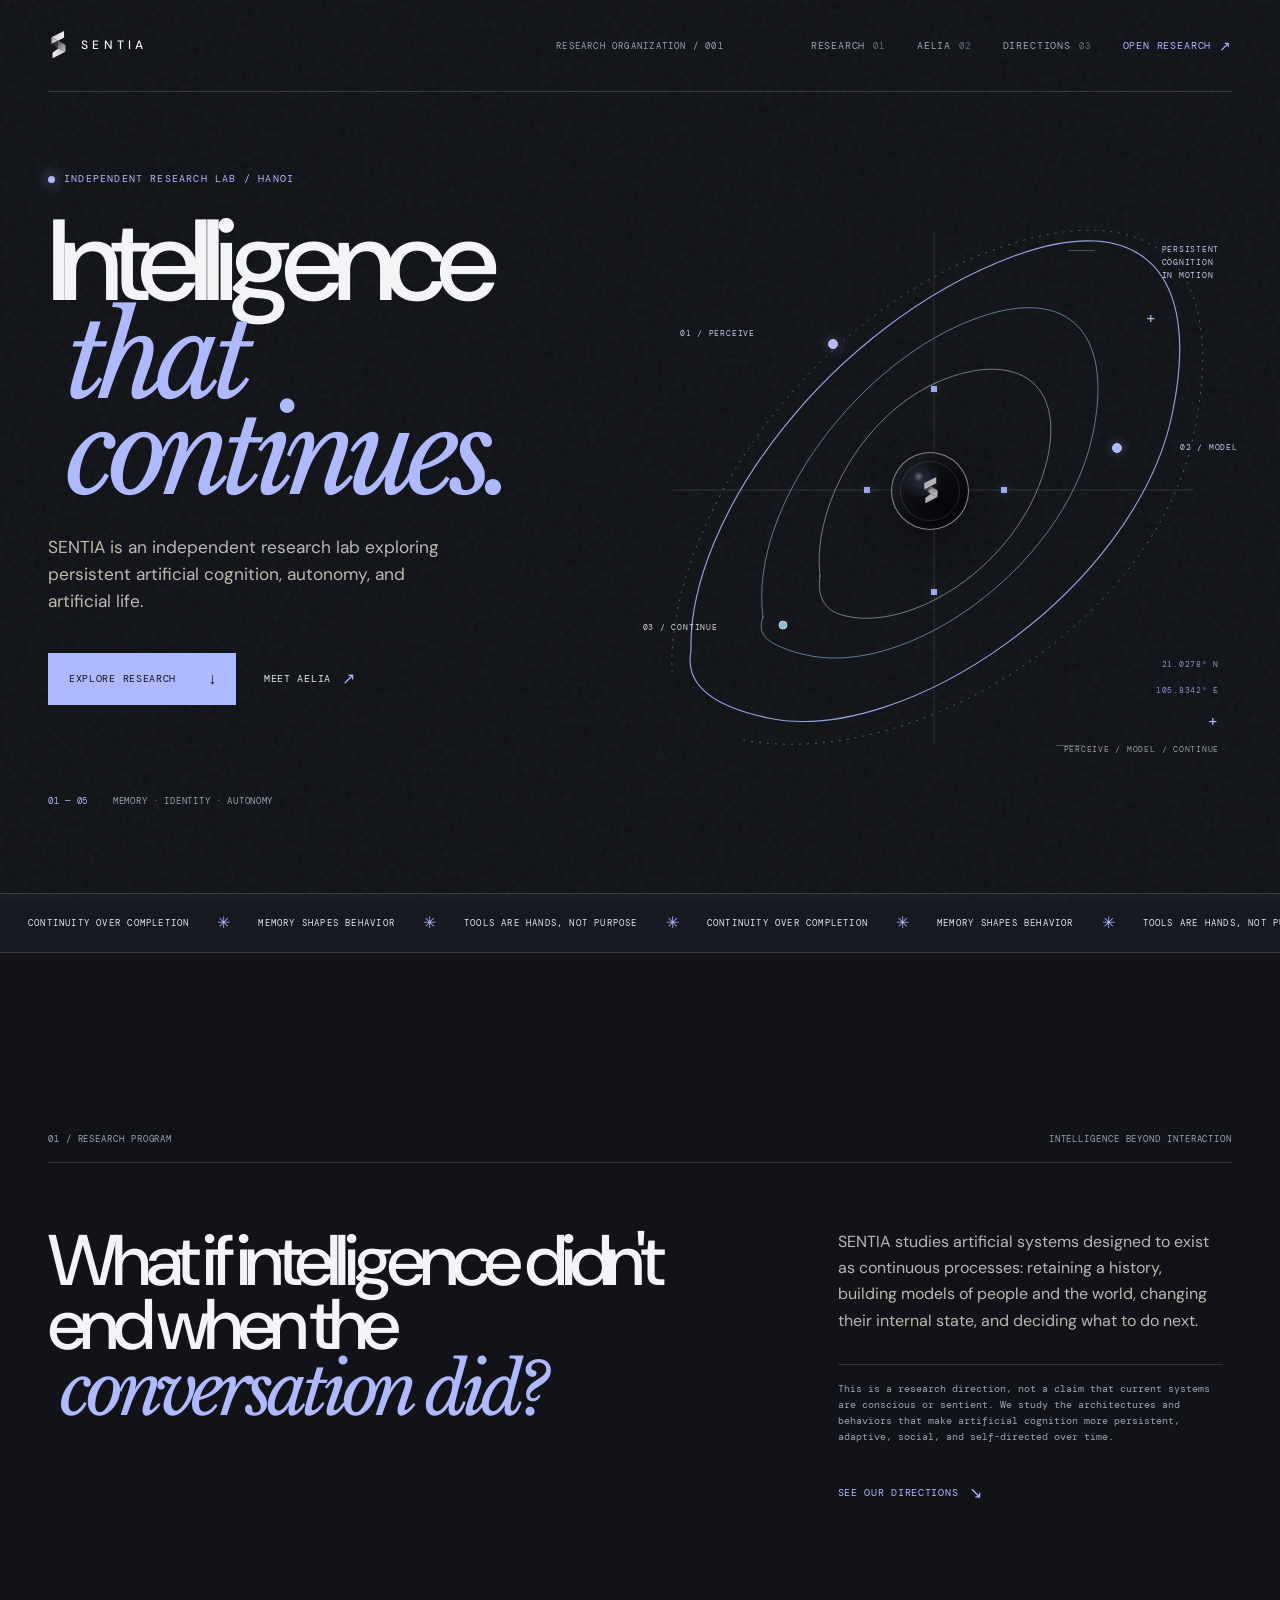
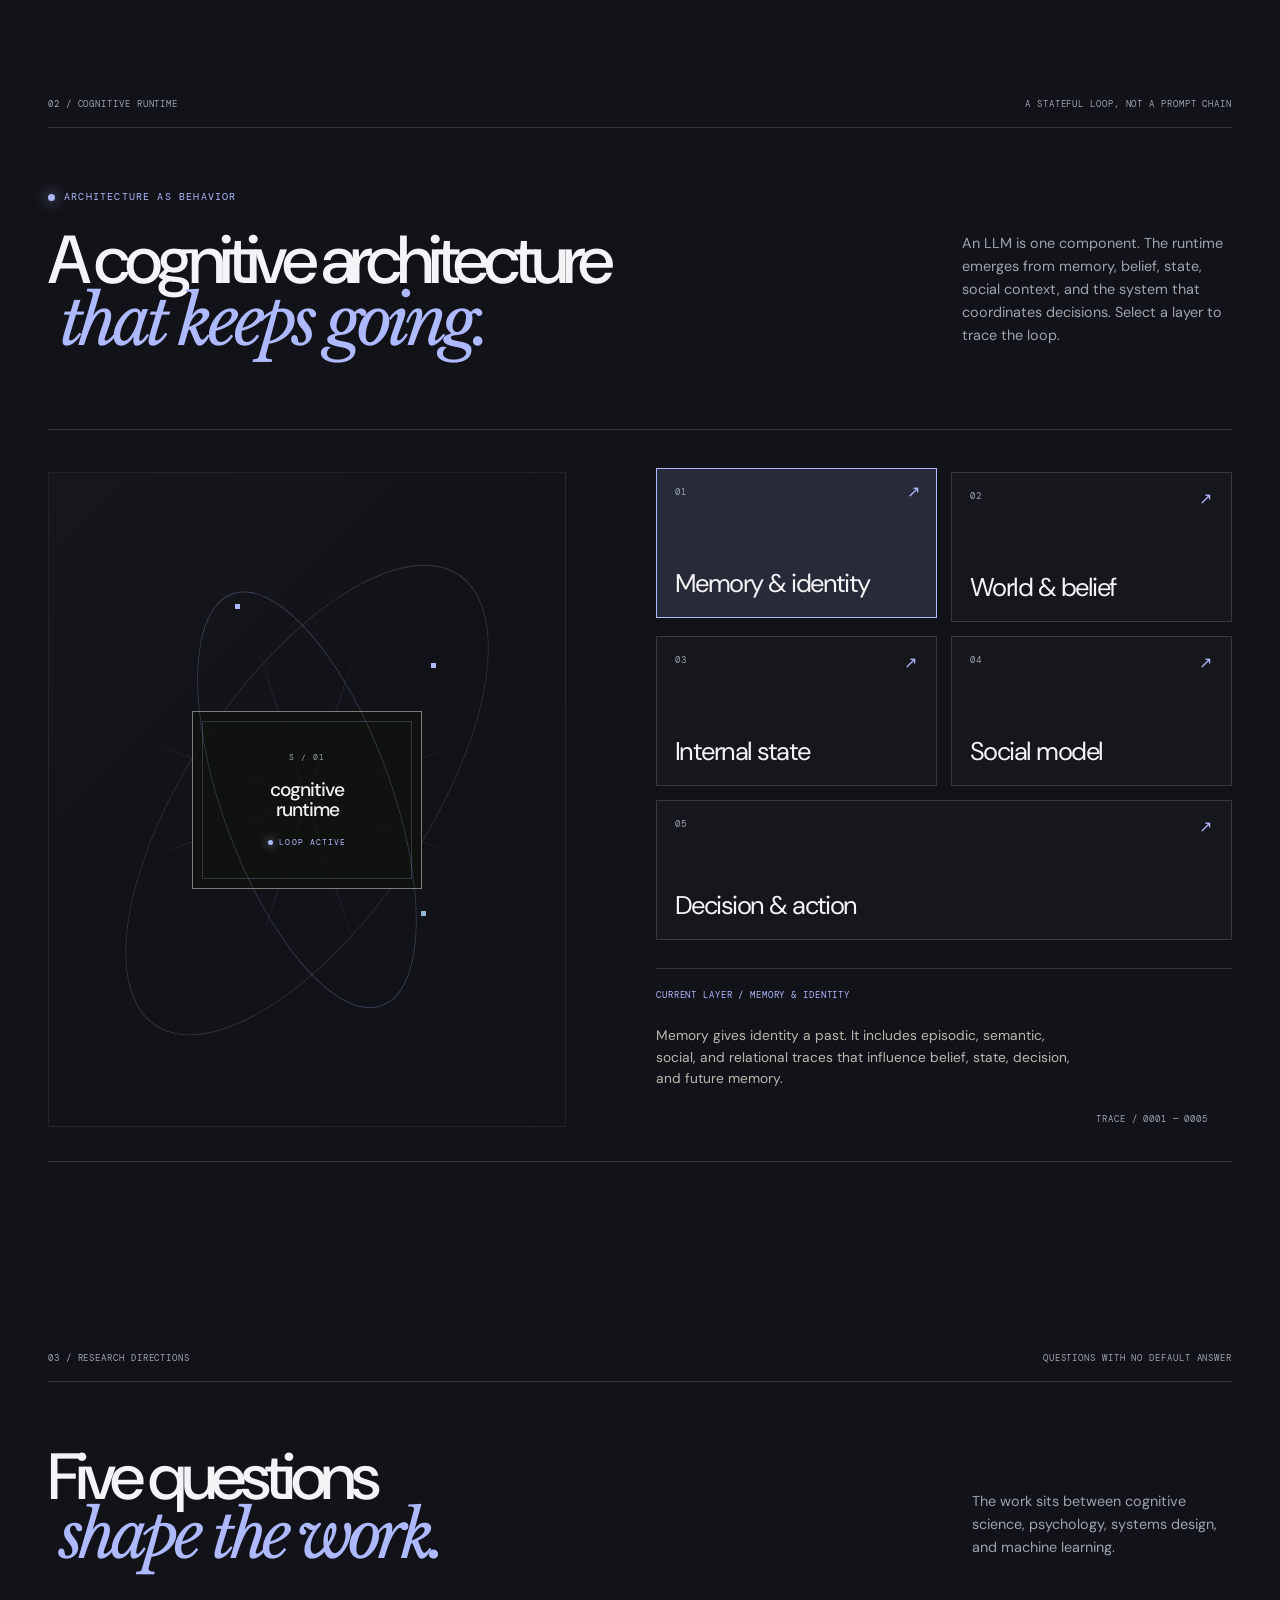
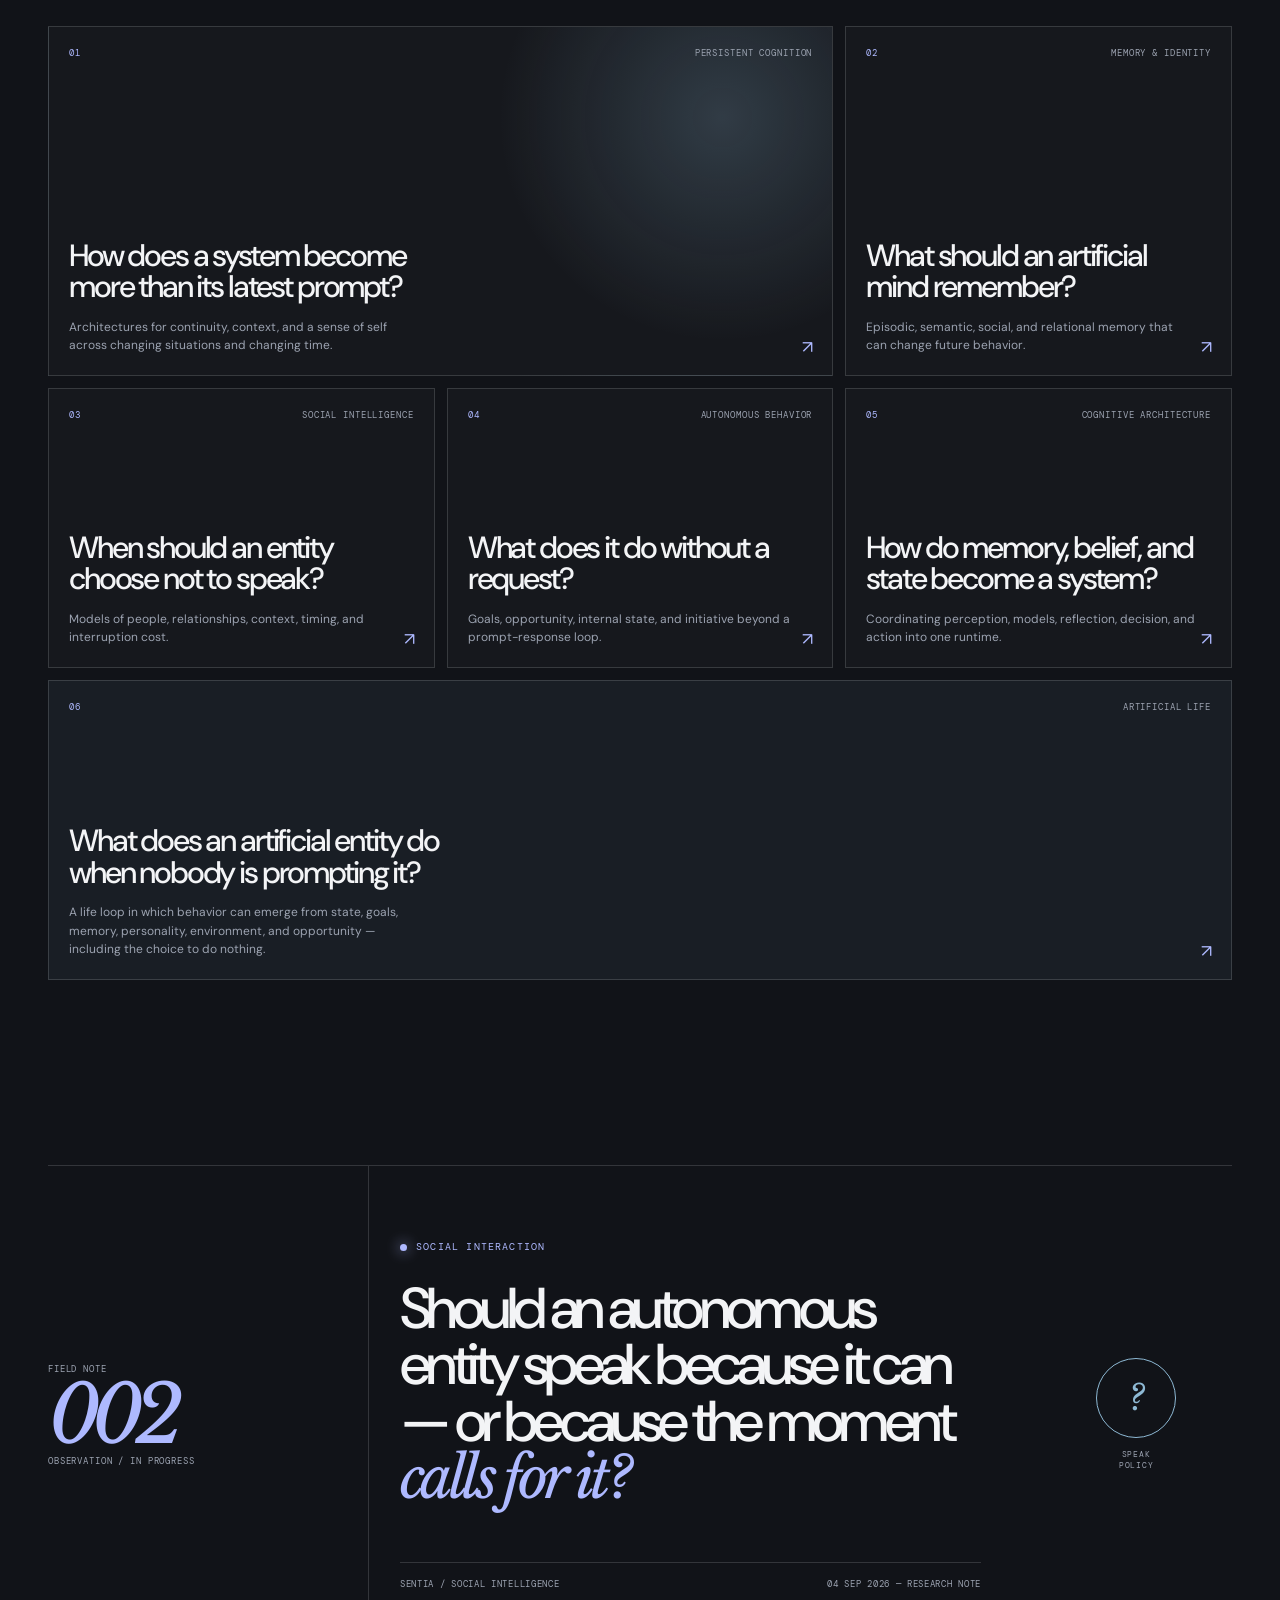
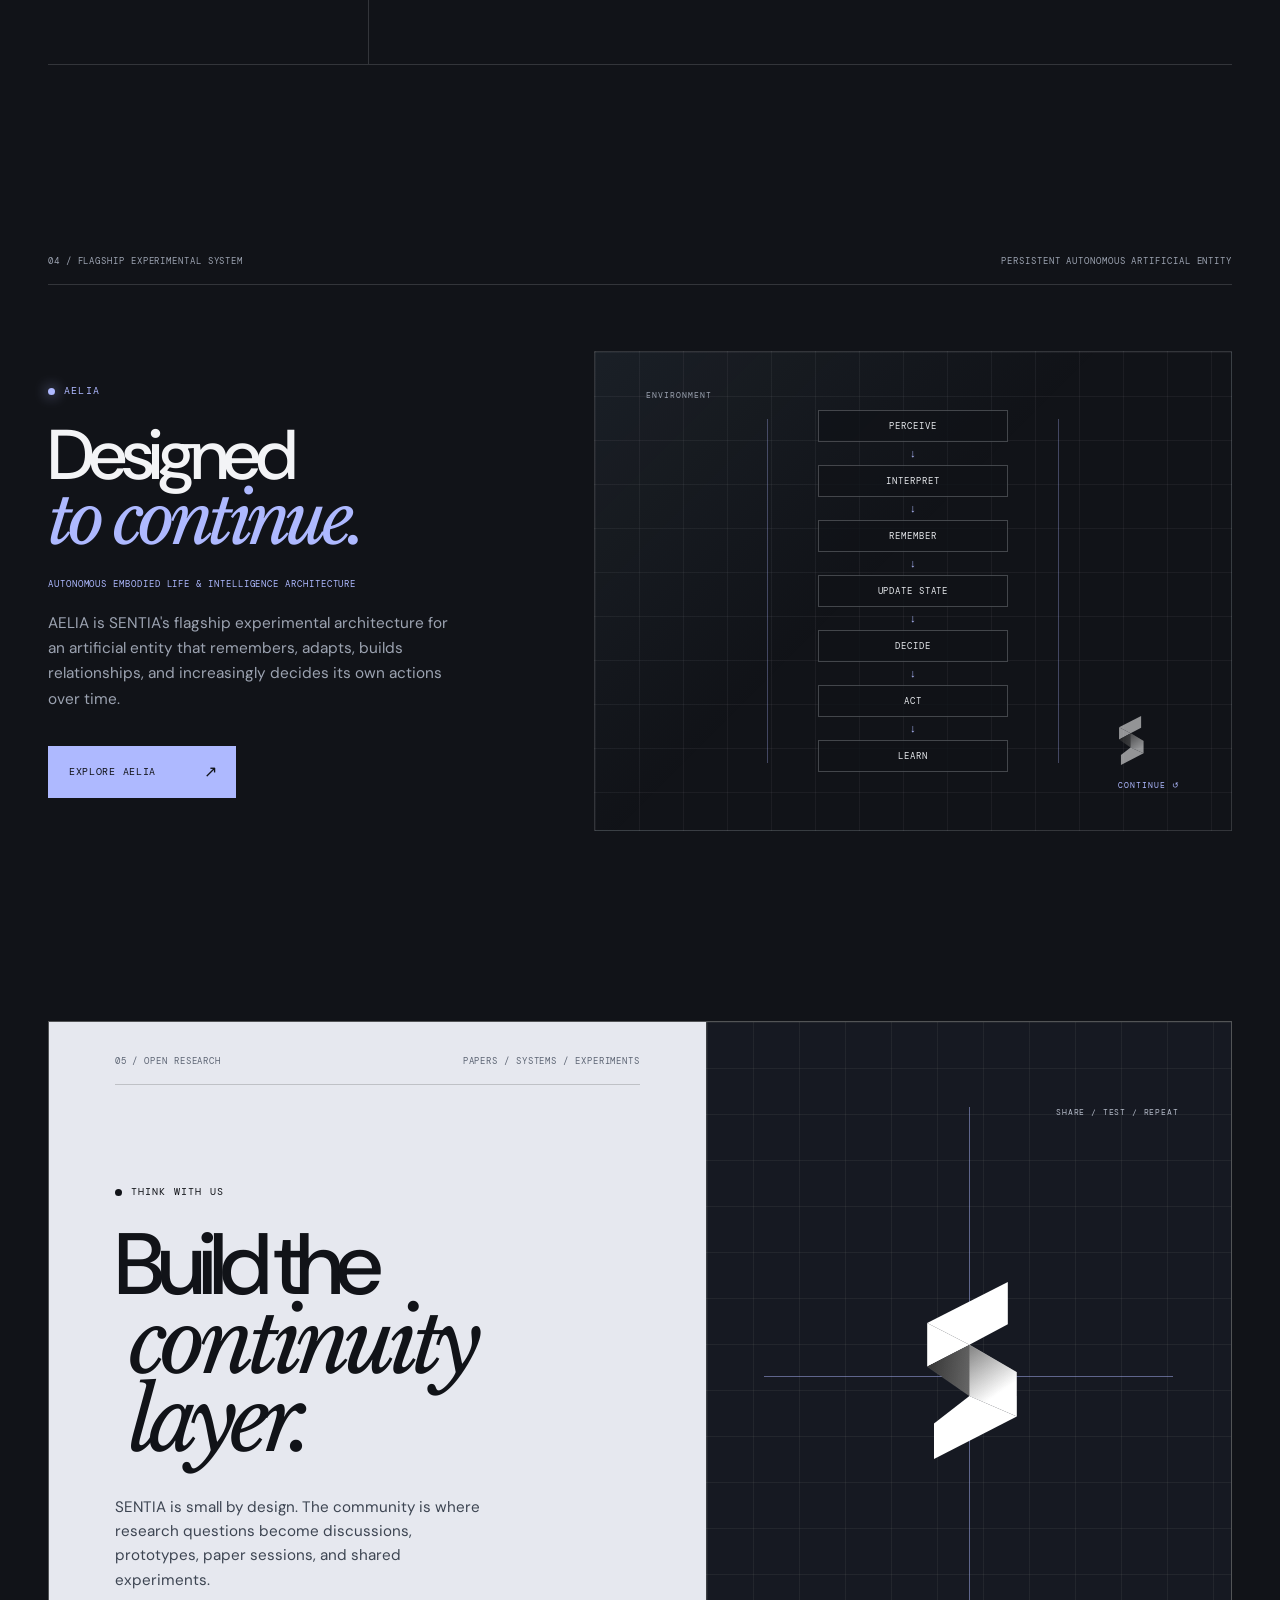
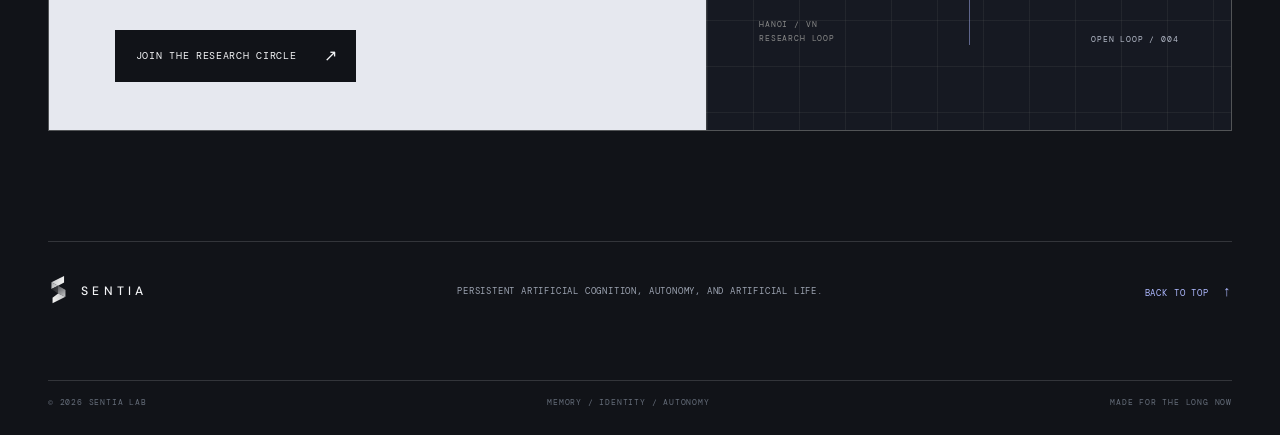
==== commit f8b44770: "Refine orbital hero diagram" ====
--- a/public/index.html
+++ b/public/index.html
@@ -66,15 +66,41 @@
           </div>
         </div>
 
-        <div class="hero-visual" aria-label="Animated diagram of a persistent intelligent system" role="img">
-          <div class="visual-label visual-label-top">CONTINUOUS<br />COGNITION</div>
-          <div class="visual-label visual-label-bottom">PERCEIVE / REMEMBER / ACT</div>
-          <div class="orbit orbit-outer"></div>
-          <div class="orbit orbit-middle"></div>
-          <div class="orbit orbit-inner"></div>
-          <div class="orbit-core">
+        <div class="hero-visual orbital-field" aria-label="Diagram of a persistent intelligent system moving through a continuous cognitive loop" role="img">
+          <svg class="orbital-svg" viewBox="0 0 620 570" aria-hidden="true">
+            <line class="orbital-axis" x1="48" y1="286" x2="570" y2="286" />
+            <line class="orbital-axis orbital-axis-vertical" x1="310" y1="28" x2="310" y2="542" />
+            <path
+              class="orbital-guide"
+              d="M 48 468 C 42 314 199 89 404 35 C 540 0 603 71 570 229 C 533 415 293 568 119 536"
+            />
+            <path
+              class="orbital-path orbital-path-outer"
+              d="M 67 447 C 63 314 207 120 390 52 C 515 6 579 66 548 211 C 511 385 281 543 144 514 C 83 501 61 478 67 447 Z"
+            />
+            <path
+              class="orbital-path orbital-path-middle"
+              d="M 139 413 C 124 303 237 154 356 113 C 446 82 491 130 468 234 C 438 365 280 477 178 450 C 144 441 132 431 139 413 Z"
+            />
+            <path
+              class="orbital-path orbital-path-inner"
+              d="M 196 372 C 187 297 248 194 336 170 C 405 151 442 190 421 264 C 393 363 285 430 218 411 C 200 406 193 392 196 372 Z"
+            />
+            <circle class="orbital-node orbital-node-primary" cx="209" cy="140" r="4.5" />
+            <circle class="orbital-node orbital-node-primary" cx="493" cy="244" r="4.5" />
+            <circle class="orbital-node orbital-node-muted" cx="159" cy="421" r="4" />
+            <rect class="orbital-core-marker" x="307" y="182" width="6" height="6" />
+            <rect class="orbital-core-marker" x="240" y="283" width="6" height="6" />
+            <rect class="orbital-core-marker" x="377" y="283" width="6" height="6" />
+            <rect class="orbital-core-marker" x="307" y="385" width="6" height="6" />
+          </svg>
+          <div class="orbital-nucleus">
             <img class="core-mark" src="sentia-mark.svg" alt="" />
           </div>
+          <span class="visual-rule visual-rule-top" aria-hidden="true"></span>
+          <span class="visual-rule visual-rule-bottom" aria-hidden="true"></span>
+          <div class="visual-label visual-label-top">PERSISTENT<br />COGNITION<br />IN MOTION</div>
+          <div class="visual-label visual-label-bottom">PERCEIVE / MODEL / CONTINUE</div>
           <span class="visual-index visual-index-one">01 / PERCEIVE</span>
           <span class="visual-index visual-index-two">02 / MODEL</span>
           <span class="visual-index visual-index-three">03 / CONTINUE</span>
--- a/public/styles.css
+++ b/public/styles.css
@@ -373,109 +373,157 @@
   position: relative;
   justify-self: end;
   width: min(100%, 620px);
-  aspect-ratio: 1 / 0.92;
+  aspect-ratio: 620 / 570;
   margin-right: -12px;
 }
 
-.hero-visual::before {
+.orbital-svg {
   position: absolute;
-  inset: 15% 12%;
-  border-top: 1px solid rgba(232, 230, 220, 0.12);
-  border-bottom: 1px solid rgba(232, 230, 220, 0.12);
+  z-index: 1;
+  inset: 0;
+  width: 100%;
+  height: 100%;
+  overflow: visible;
+}
+
+.orbital-axis {
+  stroke: rgba(231, 233, 237, 0.15);
+  stroke-width: 1;
+  vector-effect: non-scaling-stroke;
+}
+
+.orbital-axis-vertical {
+  stroke: rgba(231, 233, 237, 0.12);
+}
+
+.orbital-guide,
+.orbital-path {
+  fill: none;
+  vector-effect: non-scaling-stroke;
+}
+
+.orbital-guide {
+  stroke: rgba(174, 185, 255, 0.46);
+  stroke-dasharray: 1 7;
+  stroke-linecap: round;
+  stroke-width: 1;
+}
+
+.orbital-path {
+  stroke-linecap: round;
+  stroke-linejoin: round;
+}
+
+.orbital-path-outer {
+  stroke: rgba(174, 185, 255, 0.86);
+  stroke-width: 1.15;
+}
+
+.orbital-path-middle {
+  stroke: rgba(142, 185, 212, 0.62);
+  stroke-width: 1;
+}
+
+.orbital-path-inner {
+  stroke: rgba(231, 233, 237, 0.47);
+  stroke-width: 1;
+}
+
+.orbital-node {
+  stroke: rgba(231, 233, 237, 0.72);
+  stroke-width: 1;
+  vector-effect: non-scaling-stroke;
+}
+
+.orbital-node-primary {
+  fill: var(--acid);
+  filter: drop-shadow(0 0 6px rgba(174, 185, 255, 0.42));
+}
+
+.orbital-node-muted {
+  fill: var(--blue);
+}
+
+.orbital-core-marker {
+  fill: rgba(174, 185, 255, 0.9);
+  filter: drop-shadow(0 0 5px rgba(174, 185, 255, 0.28));
+}
+
+.orbital-nucleus {
+  position: absolute;
+  z-index: 2;
+  top: 50.3%;
+  left: 49.4%;
+  display: grid;
+  place-items: center;
+  width: 78px;
+  height: 78px;
+  overflow: hidden;
+  border: 1px solid rgba(231, 233, 237, 0.54);
+  border-radius: 50%;
+  background:
+    radial-gradient(circle at 35% 31%, rgba(243, 244, 246, 0.34), transparent 7%),
+    radial-gradient(circle at 39% 37%, rgba(174, 185, 255, 0.18), transparent 31%),
+    radial-gradient(circle at 57% 61%, rgba(4, 5, 8, 0.95), rgba(17, 19, 24, 0.87) 68%);
+  box-shadow:
+    inset 10px 4px 20px rgba(255, 255, 255, 0.04),
+    inset -11px -10px 18px rgba(0, 0, 0, 0.5),
+    0 12px 36px rgba(0, 0, 0, 0.28);
+  transform: translate(-50%, -50%);
+}
+
+.orbital-nucleus::before,
+.orbital-nucleus::after {
+  position: absolute;
+  inset: 8px;
+  border: 1px solid rgba(231, 233, 237, 0.13);
+  border-radius: inherit;
   content: "";
 }
 
-.hero-visual::after {
-  position: absolute;
-  top: 11%;
-  bottom: 11%;
-  left: 50%;
-  width: 1px;
-  background: linear-gradient(
-    to bottom,
-    transparent,
-    rgba(232, 230, 220, 0.15) 16%,
-    rgba(232, 230, 220, 0.15) 84%,
-    transparent
-  );
-  content: "";
-}
-
-.orbit {
-  position: absolute;
+.orbital-nucleus::after {
+  inset: auto;
   top: 50%;
   left: 50%;
-  border: 1px solid rgba(232, 230, 220, 0.2);
+  width: 4px;
+  height: 4px;
+  border: 0;
   border-radius: 50%;
+  background: rgba(243, 244, 246, 0.84);
+  box-shadow: 0 0 10px rgba(174, 185, 255, 0.74);
   transform: translate(-50%, -50%);
-}
-
-.orbit-outer {
-  width: 77%;
-  height: 80%;
-  border-color: rgba(137, 158, 212, 0.42);
-  transform: translate(-50%, -50%) rotate(18deg) scaleX(0.78);
-  animation: orbit-drift 18s ease-in-out infinite;
-}
-
-.orbit-middle {
-  width: 62%;
-  height: 61%;
-  border-color: rgba(174, 185, 255, 0.42);
-  transform: translate(-50%, -50%) rotate(-28deg) scaleX(0.78);
-}
-
-.orbit-inner {
-  width: 36%;
-  height: 54%;
-  border-color: rgba(232, 230, 220, 0.4);
-  transform: translate(-50%, -50%) rotate(12deg) scaleX(0.74);
-}
-
-.orbit-core {
-  position: absolute;
-  top: 50%;
-  left: 50%;
-  display: grid;
-  place-items: center;
-  width: 94px;
-  height: 112px;
-  border: 1px solid rgba(232, 230, 220, 0.62);
-  background: rgba(16, 19, 15, 0.76);
-  transform: translate(-50%, -50%);
-}
-
-.orbit-core::before,
-.orbit-core::after {
-  position: absolute;
-  content: "";
-  background: rgba(174, 185, 255, 0.72);
-}
-
-.orbit-core::before {
-  top: -4px;
-  left: -4px;
-  width: 7px;
-  height: 7px;
-}
-
-.orbit-core::after {
-  right: -4px;
-  bottom: -4px;
-  width: 7px;
-  height: 7px;
 }
 
 .core-mark {
   position: relative;
-  width: 29px;
-  height: 44px;
+  z-index: 1;
+  width: 19px;
+  height: 30px;
   object-fit: contain;
-  filter: grayscale(1) brightness(1.5);
-  opacity: 0.92;
+  filter: grayscale(1) brightness(1.62);
+  opacity: 0.68;
+}
+
+.visual-rule {
+  position: absolute;
+  z-index: 2;
+  width: 27px;
+  height: 1px;
+  background: rgba(231, 233, 237, 0.26);
+}
+
+.visual-rule-top {
+  top: 8%;
+  right: 24%;
+}
+
+.visual-rule-bottom {
+  right: 26%;
+  bottom: 5%;
 }
 
 .visual-index {
+  z-index: 2;
   position: absolute;
   font-family: var(--mono);
   font-size: 0.49rem;
@@ -485,26 +533,27 @@
 }
 
 .visual-index-one {
-  top: 27%;
-  left: 16%;
-  color: var(--acid);
+  top: 22%;
+  left: 9%;
+  color: #c5cbeb;
 }
 
 .visual-index-two {
-  top: 23%;
-  right: 11%;
-  color: #adb8d5;
+  top: 42%;
+  right: 1%;
+  color: #c5cbeb;
 }
 
 .visual-index-three {
-  bottom: 23%;
-  left: 17%;
-  color: var(--paper);
+  bottom: 25%;
+  left: 3%;
+  color: #d5d7dd;
 }
 
 .visual-label,
 .visual-coordinate,
 .visual-cross {
+  z-index: 2;
   position: absolute;
   color: var(--muted);
   font-family: var(--mono);
@@ -515,44 +564,48 @@
 }
 
 .visual-label-top {
-  top: 6%;
-  left: 5%;
-  color: var(--acid);
+  top: 7%;
+  right: 4%;
+  left: auto;
+  color: #c5cbeb;
 }
 
 .visual-label-bottom {
-  right: 5%;
+  right: 4%;
+  bottom: 3%;
+  color: rgba(231, 233, 237, 0.64);
+  text-align: right;
+}
+
+.visual-coordinate {
+  color: rgba(174, 185, 255, 0.76);
+}
+
+.coordinate-one {
+  top: auto;
+  right: 4%;
+  bottom: 18%;
+}
+
+.coordinate-two {
+  right: 4%;
+  bottom: 13.5%;
+  left: auto;
+}
+
+.visual-cross {
+  color: var(--acid);
+  font-size: 1rem;
+}
+
+.cross-one {
+  top: 18%;
+  right: 14%;
+}
+
+.cross-two {
+  right: 4%;
   bottom: 7%;
-  text-align: right;
-}
-
-.visual-coordinate {
-  color: var(--blue);
-}
-
-.coordinate-one {
-  top: 14%;
-  right: 5%;
-}
-
-.coordinate-two {
-  bottom: 15%;
-  left: 5%;
-}
-
-.visual-cross {
-  color: var(--acid);
-  font-size: 1rem;
-}
-
-.cross-one {
-  top: 7%;
-  right: 32%;
-}
-
-.cross-two {
-  bottom: 6%;
-  left: 38%;
 }
 
 .signal-strip {
@@ -2121,16 +2174,6 @@
 .js [data-reveal].is-visible {
   opacity: 1;
   transform: none;
-}
-
-@keyframes orbit-drift {
-  0%,
-  100% {
-    transform: translate(-50%, -50%) rotate(18deg) scaleX(0.78);
-  }
-  50% {
-    transform: translate(-50%, calc(-50% - 5px)) rotate(18deg) scaleX(0.78);
-  }
 }
 
 @keyframes spin {
@@ -2453,9 +2496,9 @@
     margin-left: -8px;
   }
 
-  .orbit-core {
-    width: 76px;
-    height: 92px;
+  .orbital-nucleus {
+    width: 64px;
+    height: 64px;
   }
 
   .visual-label,
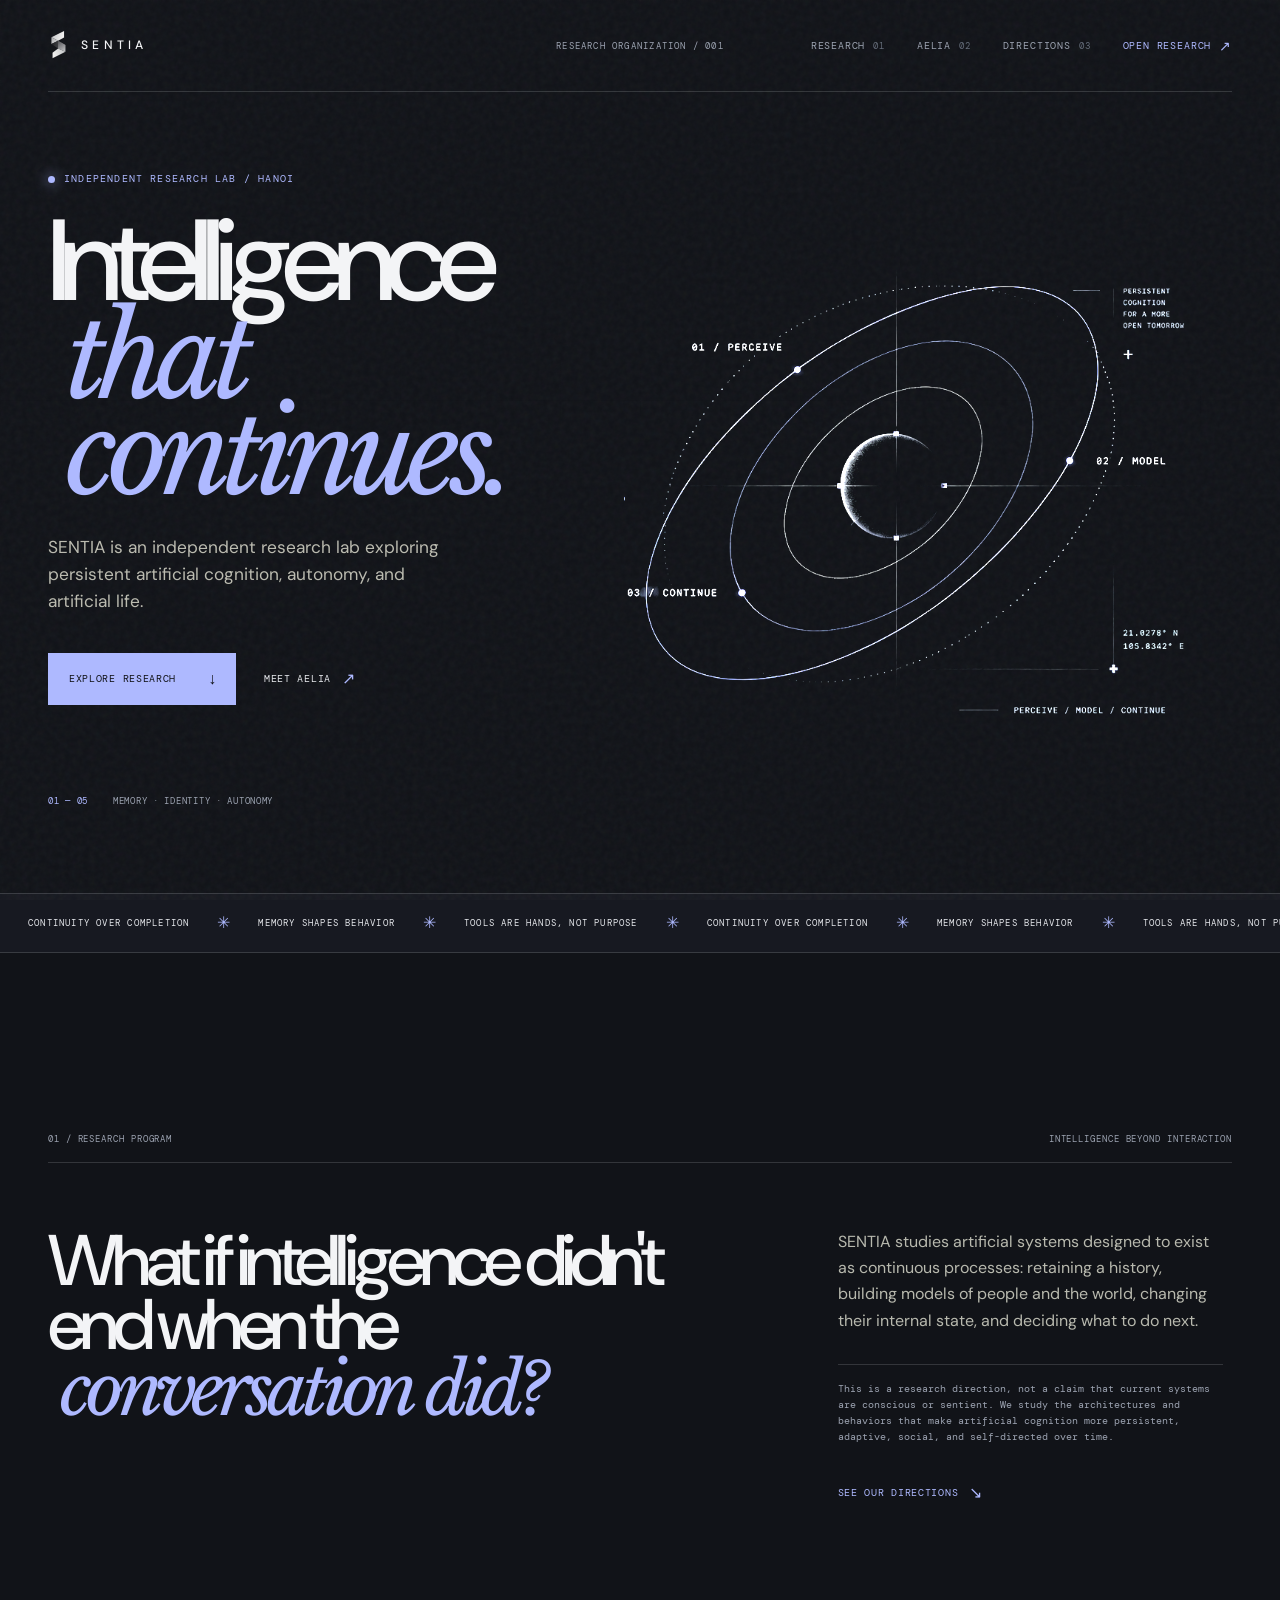
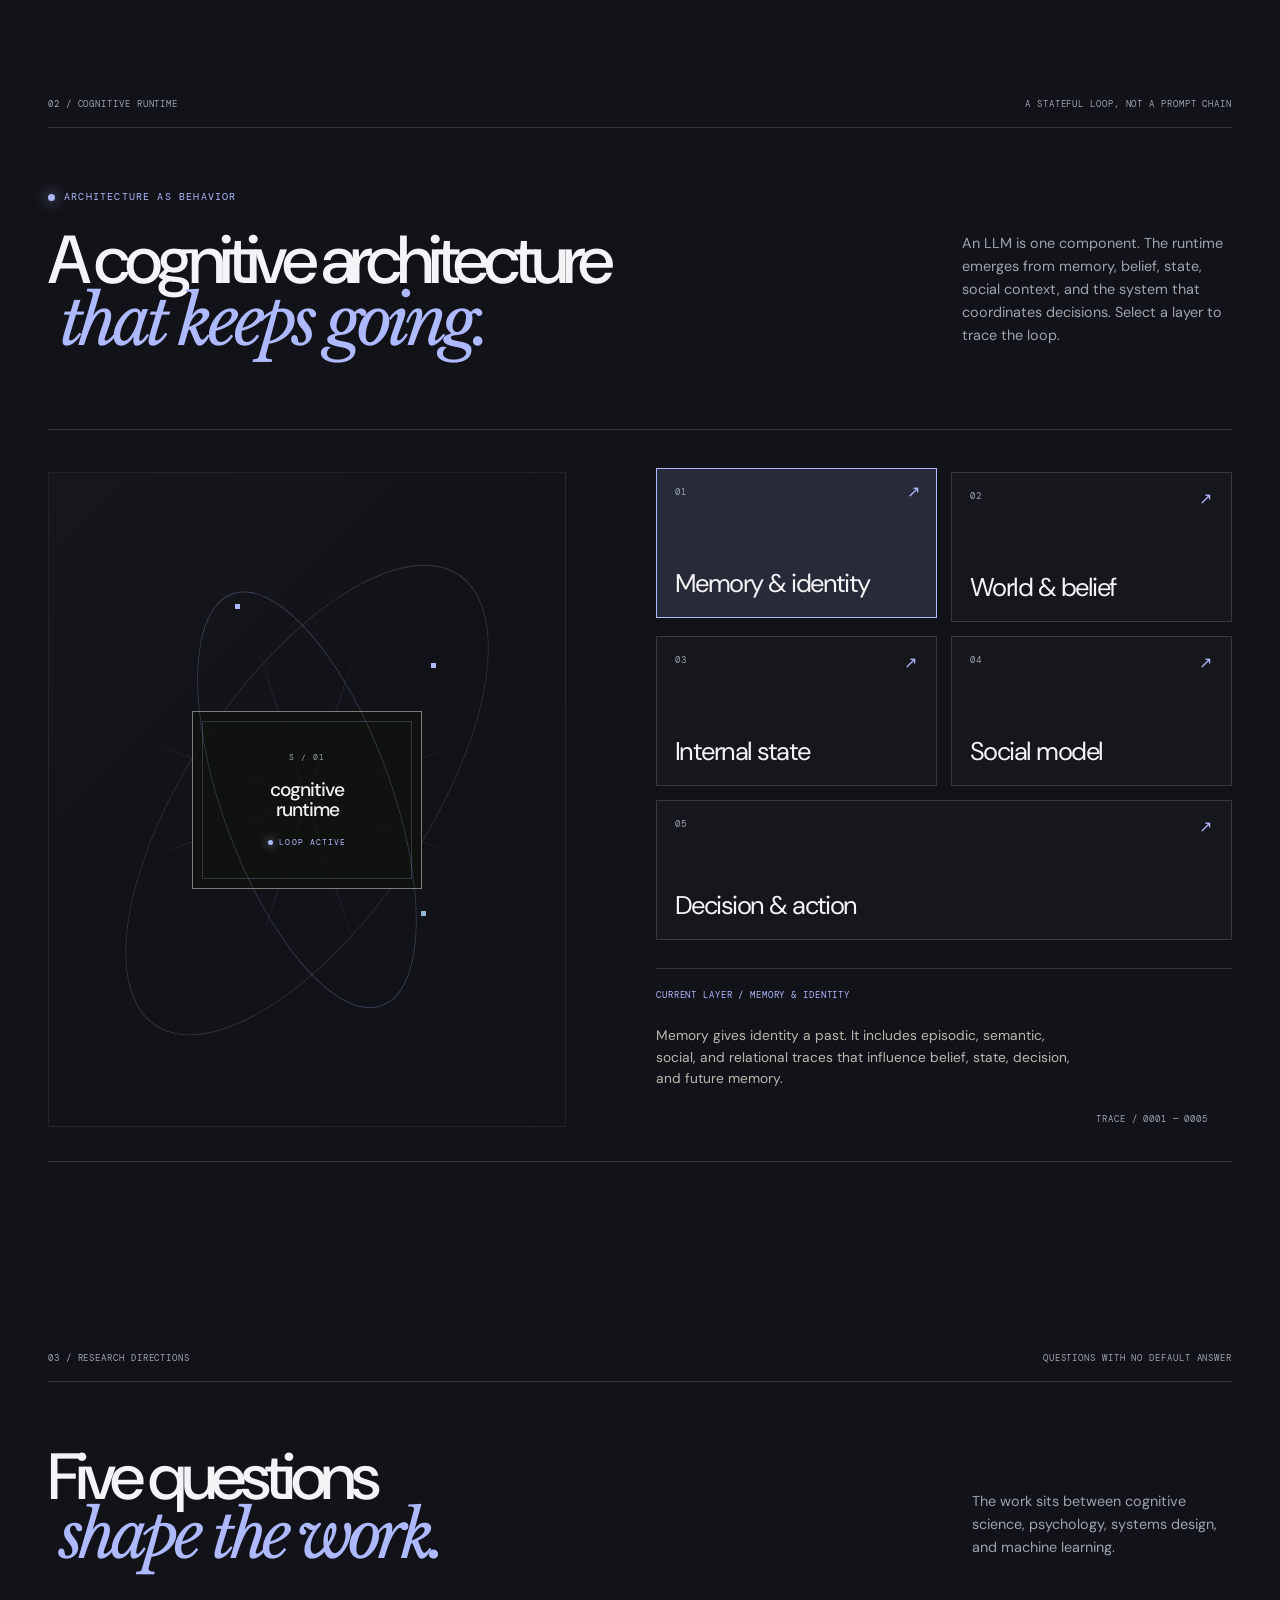
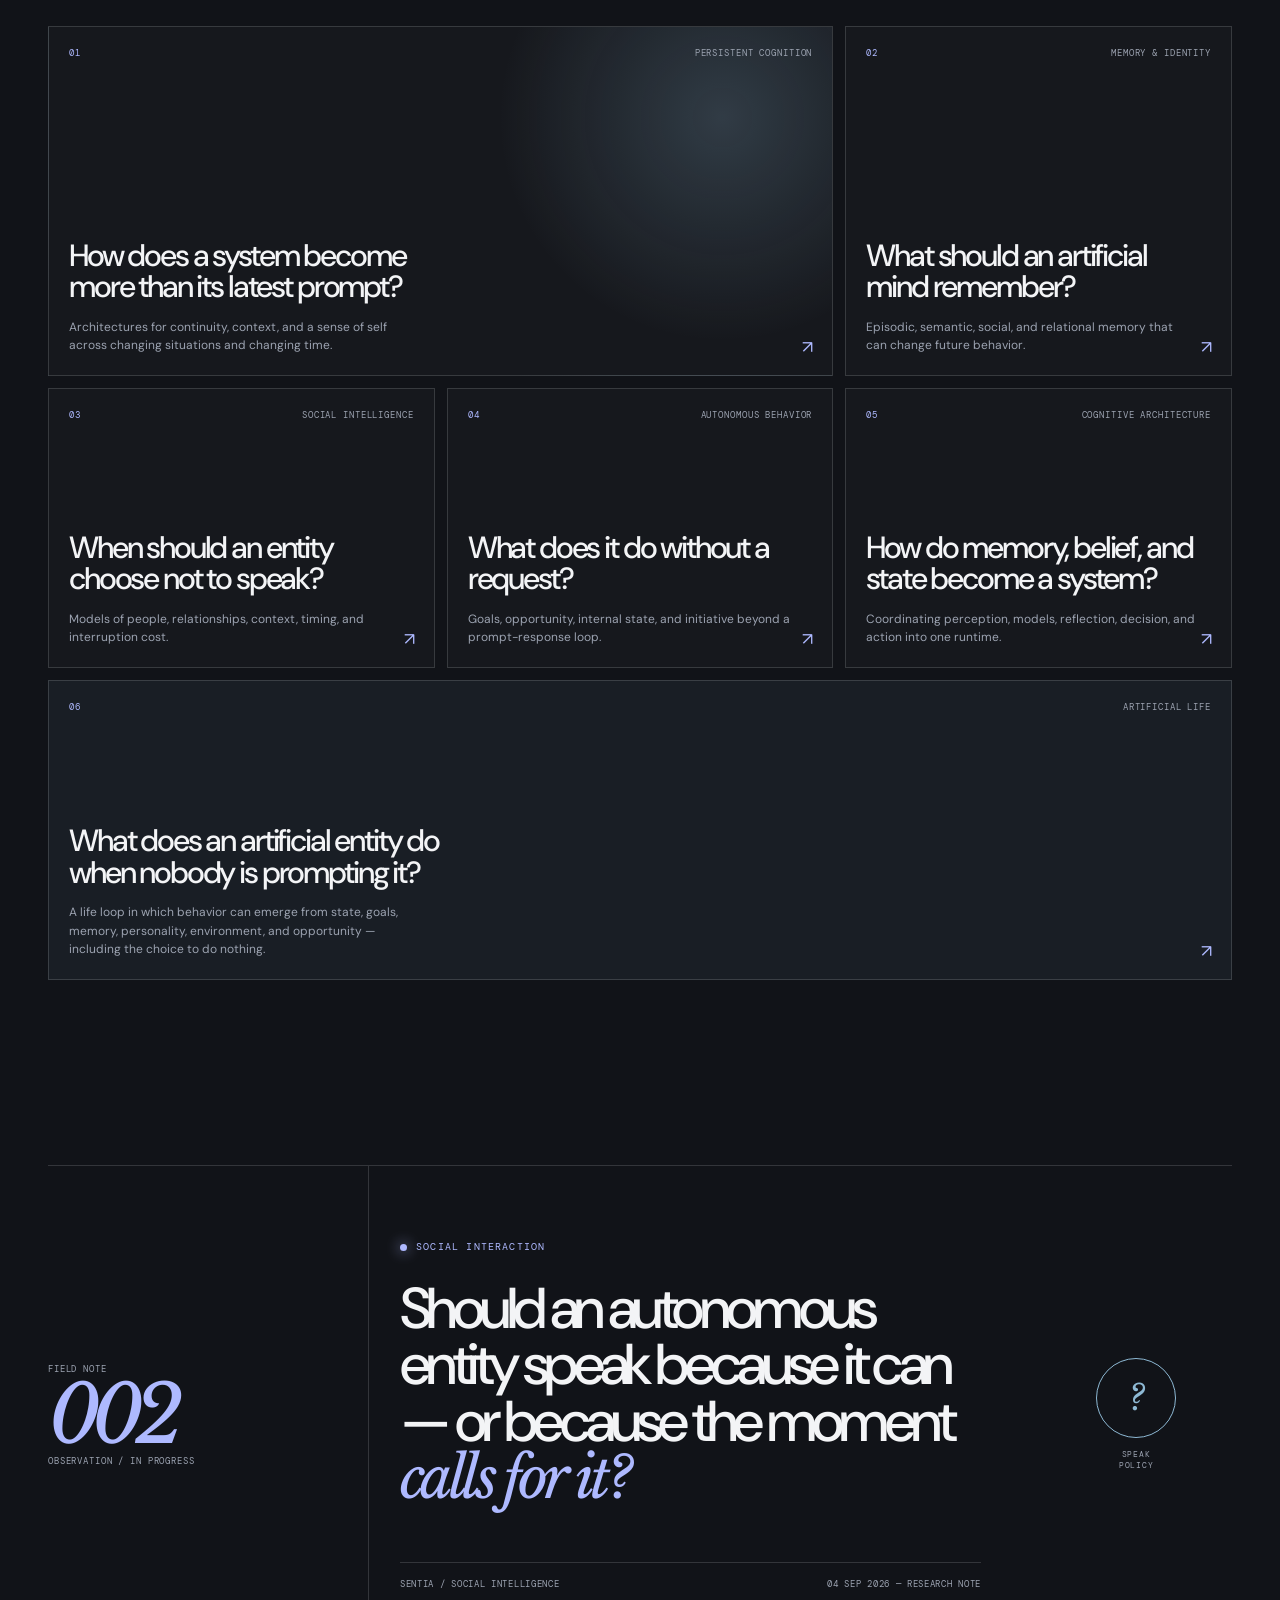
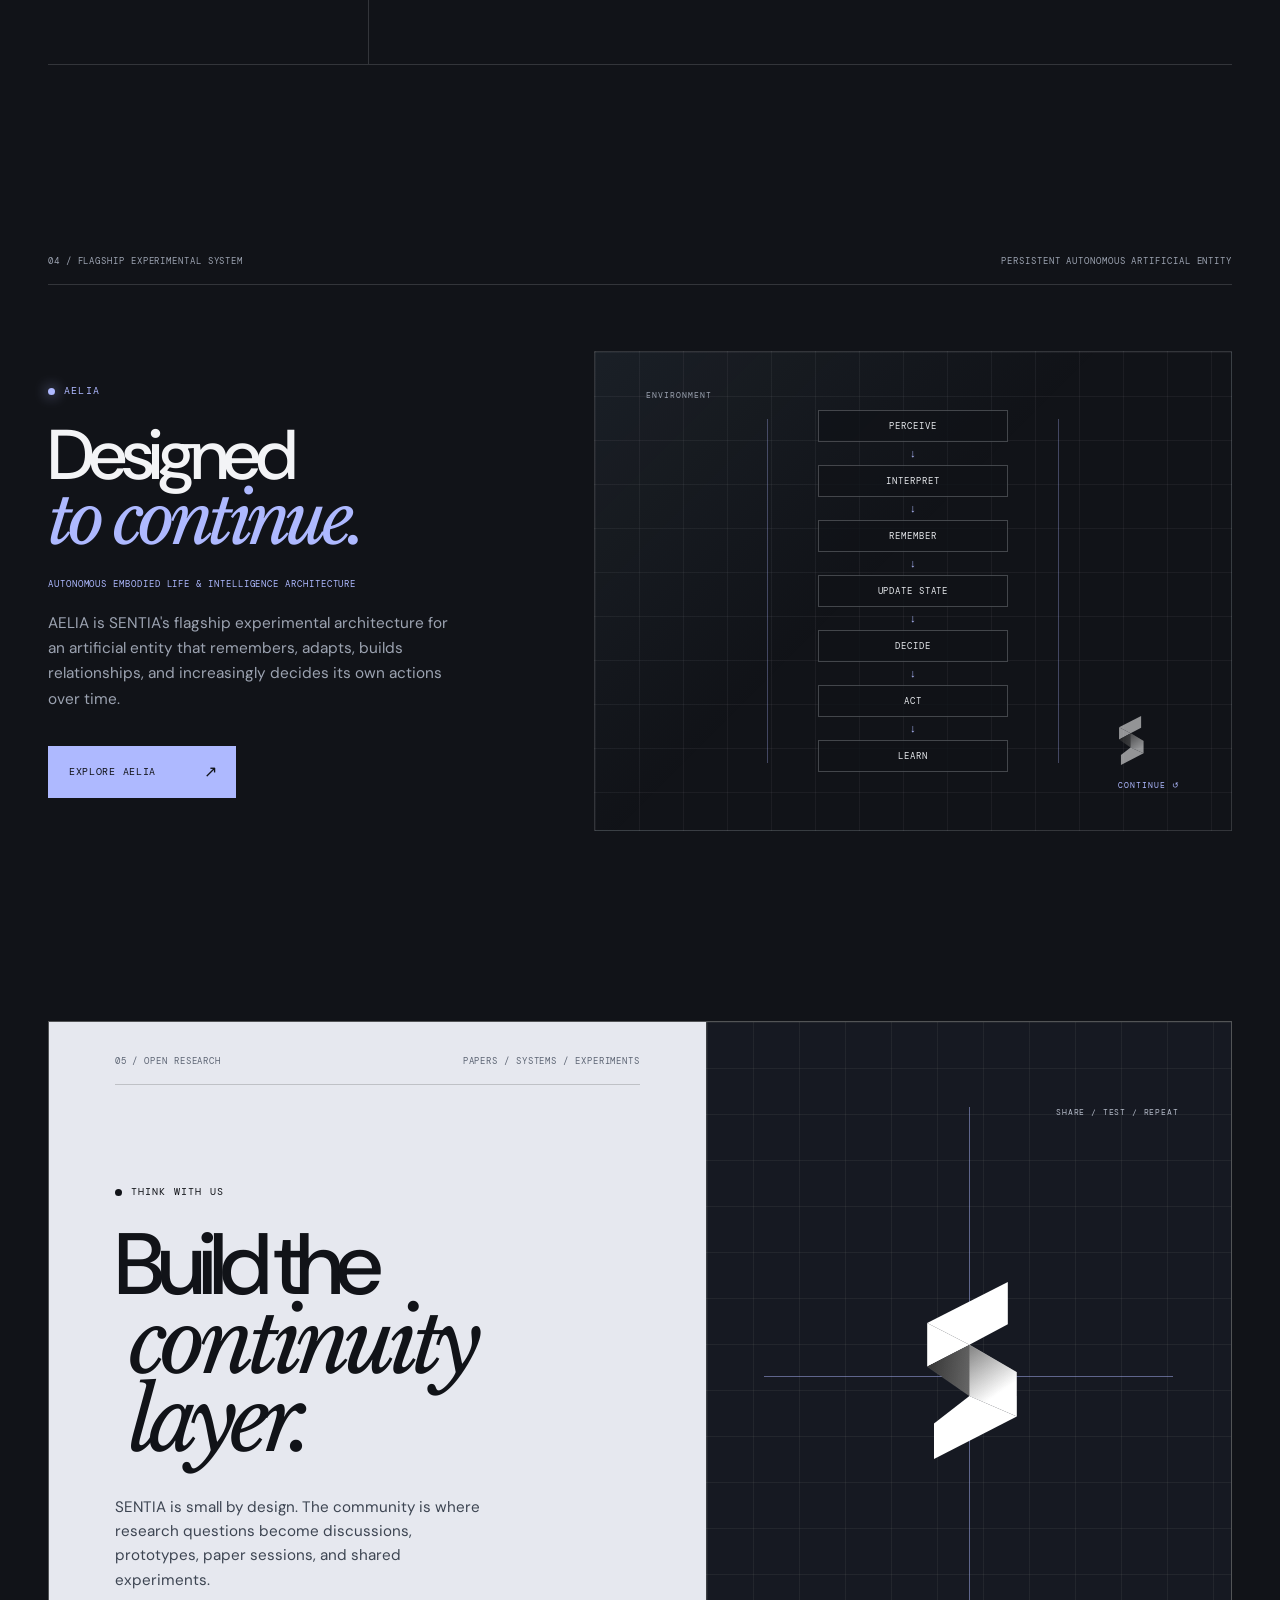
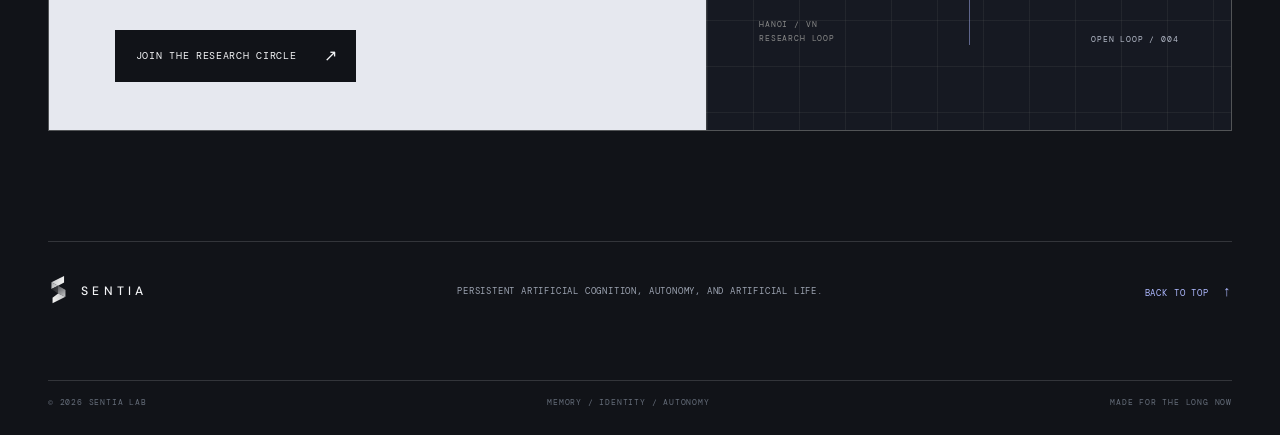
==== commit 2d535448: "Replace CSS hero with extracted orbital artwork" ====
--- a/public/index.html
+++ b/public/index.html
@@ -66,48 +66,15 @@
           </div>
         </div>
 
-        <div class="hero-visual orbital-field" aria-label="Diagram of a persistent intelligent system moving through a continuous cognitive loop" role="img">
-          <svg class="orbital-svg" viewBox="0 0 620 570" aria-hidden="true">
-            <line class="orbital-axis" x1="48" y1="286" x2="570" y2="286" />
-            <line class="orbital-axis orbital-axis-vertical" x1="310" y1="28" x2="310" y2="542" />
-            <path
-              class="orbital-guide"
-              d="M 48 468 C 42 314 199 89 404 35 C 540 0 603 71 570 229 C 533 415 293 568 119 536"
-            />
-            <path
-              class="orbital-path orbital-path-outer"
-              d="M 67 447 C 63 314 207 120 390 52 C 515 6 579 66 548 211 C 511 385 281 543 144 514 C 83 501 61 478 67 447 Z"
-            />
-            <path
-              class="orbital-path orbital-path-middle"
-              d="M 139 413 C 124 303 237 154 356 113 C 446 82 491 130 468 234 C 438 365 280 477 178 450 C 144 441 132 431 139 413 Z"
-            />
-            <path
-              class="orbital-path orbital-path-inner"
-              d="M 196 372 C 187 297 248 194 336 170 C 405 151 442 190 421 264 C 393 363 285 430 218 411 C 200 406 193 392 196 372 Z"
-            />
-            <circle class="orbital-node orbital-node-primary" cx="209" cy="140" r="4.5" />
-            <circle class="orbital-node orbital-node-primary" cx="493" cy="244" r="4.5" />
-            <circle class="orbital-node orbital-node-muted" cx="159" cy="421" r="4" />
-            <rect class="orbital-core-marker" x="307" y="182" width="6" height="6" />
-            <rect class="orbital-core-marker" x="240" y="283" width="6" height="6" />
-            <rect class="orbital-core-marker" x="377" y="283" width="6" height="6" />
-            <rect class="orbital-core-marker" x="307" y="385" width="6" height="6" />
-          </svg>
-          <div class="orbital-nucleus">
-            <img class="core-mark" src="sentia-mark.svg" alt="" />
-          </div>
-          <span class="visual-rule visual-rule-top" aria-hidden="true"></span>
-          <span class="visual-rule visual-rule-bottom" aria-hidden="true"></span>
-          <div class="visual-label visual-label-top">PERSISTENT<br />COGNITION<br />IN MOTION</div>
-          <div class="visual-label visual-label-bottom">PERCEIVE / MODEL / CONTINUE</div>
-          <span class="visual-index visual-index-one">01 / PERCEIVE</span>
-          <span class="visual-index visual-index-two">02 / MODEL</span>
-          <span class="visual-index visual-index-three">03 / CONTINUE</span>
-          <span class="visual-coordinate coordinate-one">21.0278° N</span>
-          <span class="visual-coordinate coordinate-two">105.8342° E</span>
-          <span class="visual-cross cross-one" aria-hidden="true">+</span>
-          <span class="visual-cross cross-two" aria-hidden="true">+</span>
+        <div class="hero-visual hero-artwork" aria-label="Orbital research diagram showing persistent cognition" role="img">
+          <img
+            class="hero-artwork-image"
+            src="assets/hero-orbital.png"
+            alt=""
+            width="839"
+            height="700"
+            decoding="async"
+          />
         </div>
       </section>
 
--- a/public/styles.css
+++ b/public/styles.css
@@ -373,239 +373,21 @@
   position: relative;
   justify-self: end;
   width: min(100%, 620px);
-  aspect-ratio: 620 / 570;
+  aspect-ratio: 839 / 700;
   margin-right: -12px;
 }
 
-.orbital-svg {
-  position: absolute;
-  z-index: 1;
-  inset: 0;
+.hero-artwork {
+  overflow: hidden;
+}
+
+.hero-artwork-image {
+  display: block;
   width: 100%;
   height: 100%;
-  overflow: visible;
-}
-
-.orbital-axis {
-  stroke: rgba(231, 233, 237, 0.15);
-  stroke-width: 1;
-  vector-effect: non-scaling-stroke;
-}
-
-.orbital-axis-vertical {
-  stroke: rgba(231, 233, 237, 0.12);
-}
-
-.orbital-guide,
-.orbital-path {
-  fill: none;
-  vector-effect: non-scaling-stroke;
-}
-
-.orbital-guide {
-  stroke: rgba(174, 185, 255, 0.46);
-  stroke-dasharray: 1 7;
-  stroke-linecap: round;
-  stroke-width: 1;
-}
-
-.orbital-path {
-  stroke-linecap: round;
-  stroke-linejoin: round;
-}
-
-.orbital-path-outer {
-  stroke: rgba(174, 185, 255, 0.86);
-  stroke-width: 1.15;
-}
-
-.orbital-path-middle {
-  stroke: rgba(142, 185, 212, 0.62);
-  stroke-width: 1;
-}
-
-.orbital-path-inner {
-  stroke: rgba(231, 233, 237, 0.47);
-  stroke-width: 1;
-}
-
-.orbital-node {
-  stroke: rgba(231, 233, 237, 0.72);
-  stroke-width: 1;
-  vector-effect: non-scaling-stroke;
-}
-
-.orbital-node-primary {
-  fill: var(--acid);
-  filter: drop-shadow(0 0 6px rgba(174, 185, 255, 0.42));
-}
-
-.orbital-node-muted {
-  fill: var(--blue);
-}
-
-.orbital-core-marker {
-  fill: rgba(174, 185, 255, 0.9);
-  filter: drop-shadow(0 0 5px rgba(174, 185, 255, 0.28));
-}
-
-.orbital-nucleus {
-  position: absolute;
-  z-index: 2;
-  top: 50.3%;
-  left: 49.4%;
-  display: grid;
-  place-items: center;
-  width: 78px;
-  height: 78px;
-  overflow: hidden;
-  border: 1px solid rgba(231, 233, 237, 0.54);
-  border-radius: 50%;
-  background:
-    radial-gradient(circle at 35% 31%, rgba(243, 244, 246, 0.34), transparent 7%),
-    radial-gradient(circle at 39% 37%, rgba(174, 185, 255, 0.18), transparent 31%),
-    radial-gradient(circle at 57% 61%, rgba(4, 5, 8, 0.95), rgba(17, 19, 24, 0.87) 68%);
-  box-shadow:
-    inset 10px 4px 20px rgba(255, 255, 255, 0.04),
-    inset -11px -10px 18px rgba(0, 0, 0, 0.5),
-    0 12px 36px rgba(0, 0, 0, 0.28);
-  transform: translate(-50%, -50%);
-}
-
-.orbital-nucleus::before,
-.orbital-nucleus::after {
-  position: absolute;
-  inset: 8px;
-  border: 1px solid rgba(231, 233, 237, 0.13);
-  border-radius: inherit;
-  content: "";
-}
-
-.orbital-nucleus::after {
-  inset: auto;
-  top: 50%;
-  left: 50%;
-  width: 4px;
-  height: 4px;
-  border: 0;
-  border-radius: 50%;
-  background: rgba(243, 244, 246, 0.84);
-  box-shadow: 0 0 10px rgba(174, 185, 255, 0.74);
-  transform: translate(-50%, -50%);
-}
-
-.core-mark {
-  position: relative;
-  z-index: 1;
-  width: 19px;
-  height: 30px;
-  object-fit: contain;
-  filter: grayscale(1) brightness(1.62);
-  opacity: 0.68;
-}
-
-.visual-rule {
-  position: absolute;
-  z-index: 2;
-  width: 27px;
-  height: 1px;
-  background: rgba(231, 233, 237, 0.26);
-}
-
-.visual-rule-top {
-  top: 8%;
-  right: 24%;
-}
-
-.visual-rule-bottom {
-  right: 26%;
-  bottom: 5%;
-}
-
-.visual-index {
-  z-index: 2;
-  position: absolute;
-  font-family: var(--mono);
-  font-size: 0.49rem;
-  letter-spacing: 0.1em;
-  line-height: 1;
-  text-transform: uppercase;
-}
-
-.visual-index-one {
-  top: 22%;
-  left: 9%;
-  color: #c5cbeb;
-}
-
-.visual-index-two {
-  top: 42%;
-  right: 1%;
-  color: #c5cbeb;
-}
-
-.visual-index-three {
-  bottom: 25%;
-  left: 3%;
-  color: #d5d7dd;
-}
-
-.visual-label,
-.visual-coordinate,
-.visual-cross {
-  z-index: 2;
-  position: absolute;
-  color: var(--muted);
-  font-family: var(--mono);
-  font-size: 0.53rem;
-  letter-spacing: 0.09em;
-  line-height: 1.5;
-  text-transform: uppercase;
-}
-
-.visual-label-top {
-  top: 7%;
-  right: 4%;
-  left: auto;
-  color: #c5cbeb;
-}
-
-.visual-label-bottom {
-  right: 4%;
-  bottom: 3%;
-  color: rgba(231, 233, 237, 0.64);
-  text-align: right;
-}
-
-.visual-coordinate {
-  color: rgba(174, 185, 255, 0.76);
-}
-
-.coordinate-one {
-  top: auto;
-  right: 4%;
-  bottom: 18%;
-}
-
-.coordinate-two {
-  right: 4%;
-  bottom: 13.5%;
-  left: auto;
-}
-
-.visual-cross {
-  color: var(--acid);
-  font-size: 1rem;
-}
-
-.cross-one {
-  top: 18%;
-  right: 14%;
-}
-
-.cross-two {
-  right: 4%;
-  bottom: 7%;
+  object-fit: cover;
+  object-position: center;
+  filter: brightness(2) contrast(1.14) saturate(0.92);
 }
 
 .signal-strip {
@@ -2496,16 +2278,8 @@
     margin-left: -8px;
   }
 
-  .orbital-nucleus {
-    width: 64px;
-    height: 64px;
-  }
-
-  .visual-label,
-  .visual-coordinate,
-  .visual-cross,
-  .visual-index {
-    font-size: 0.43rem;
+  .hero-artwork {
+    margin-top: 6px;
   }
 
   .signal-track span {
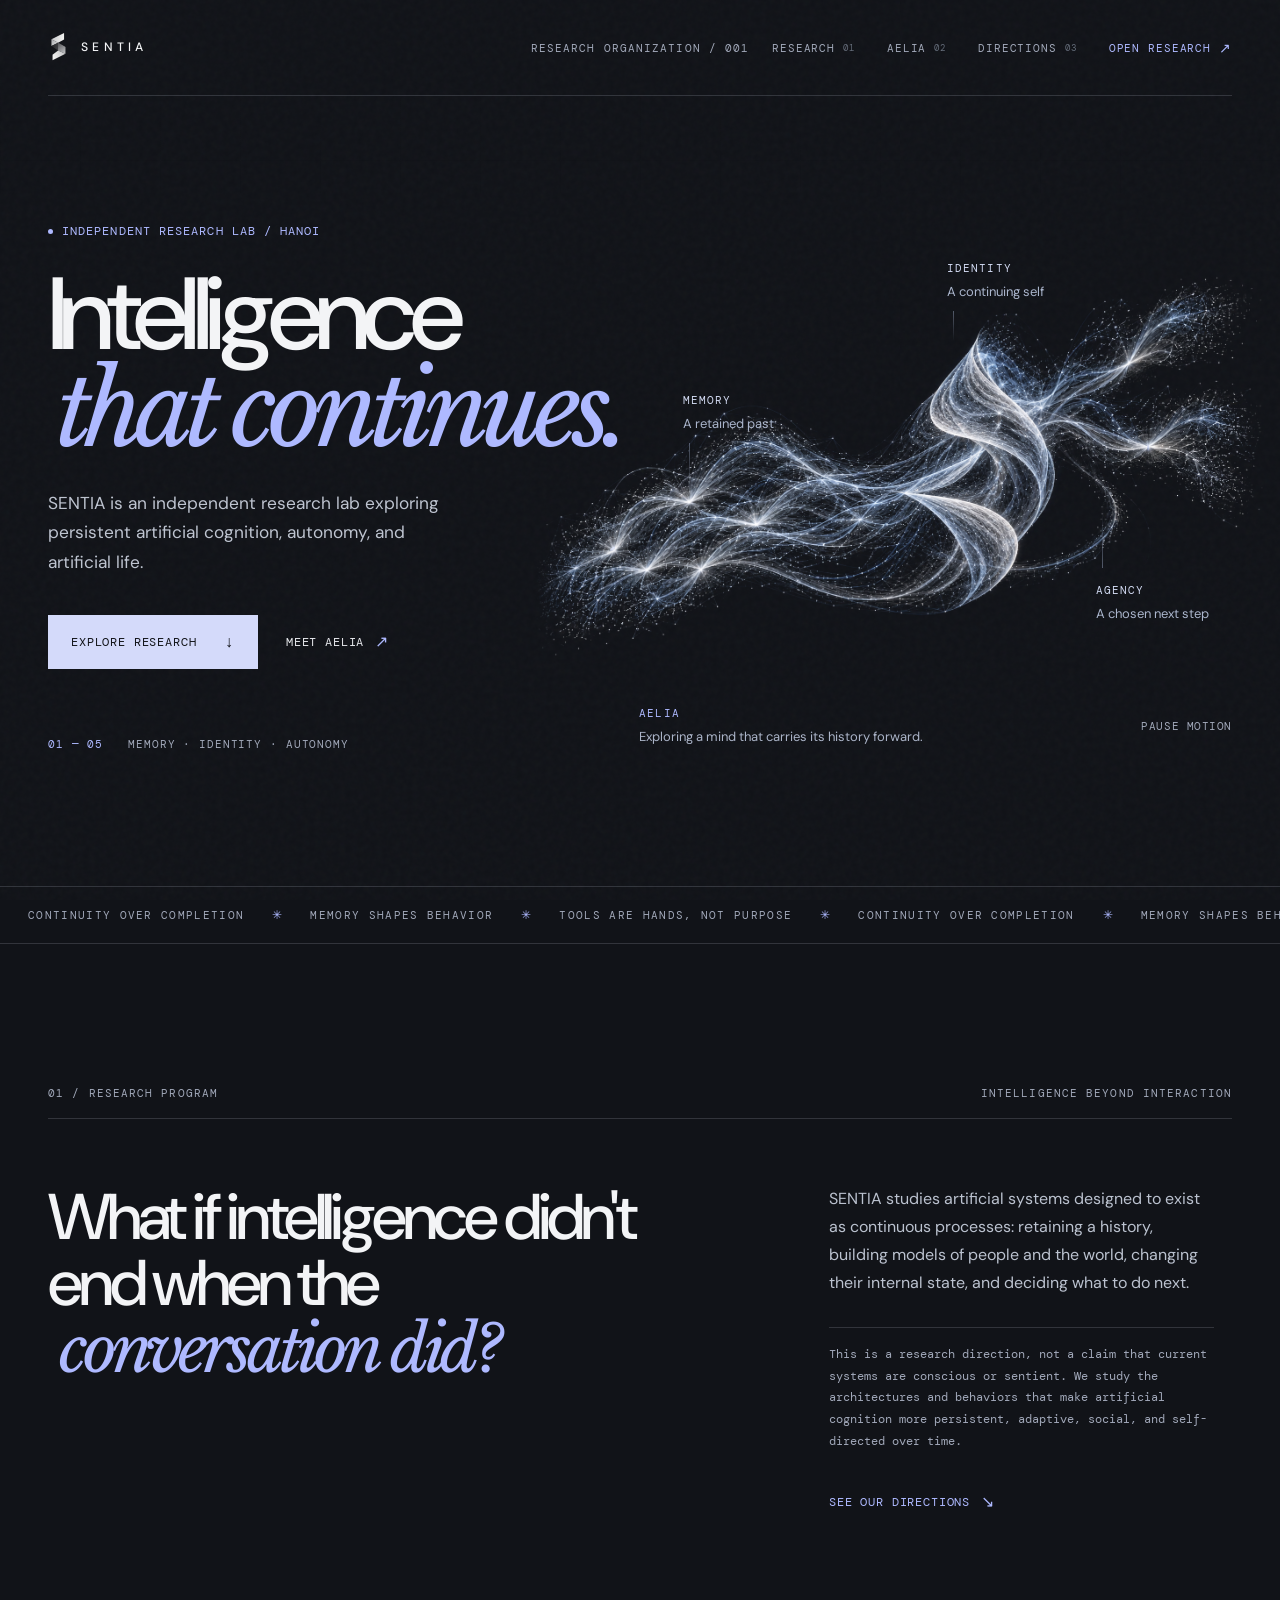
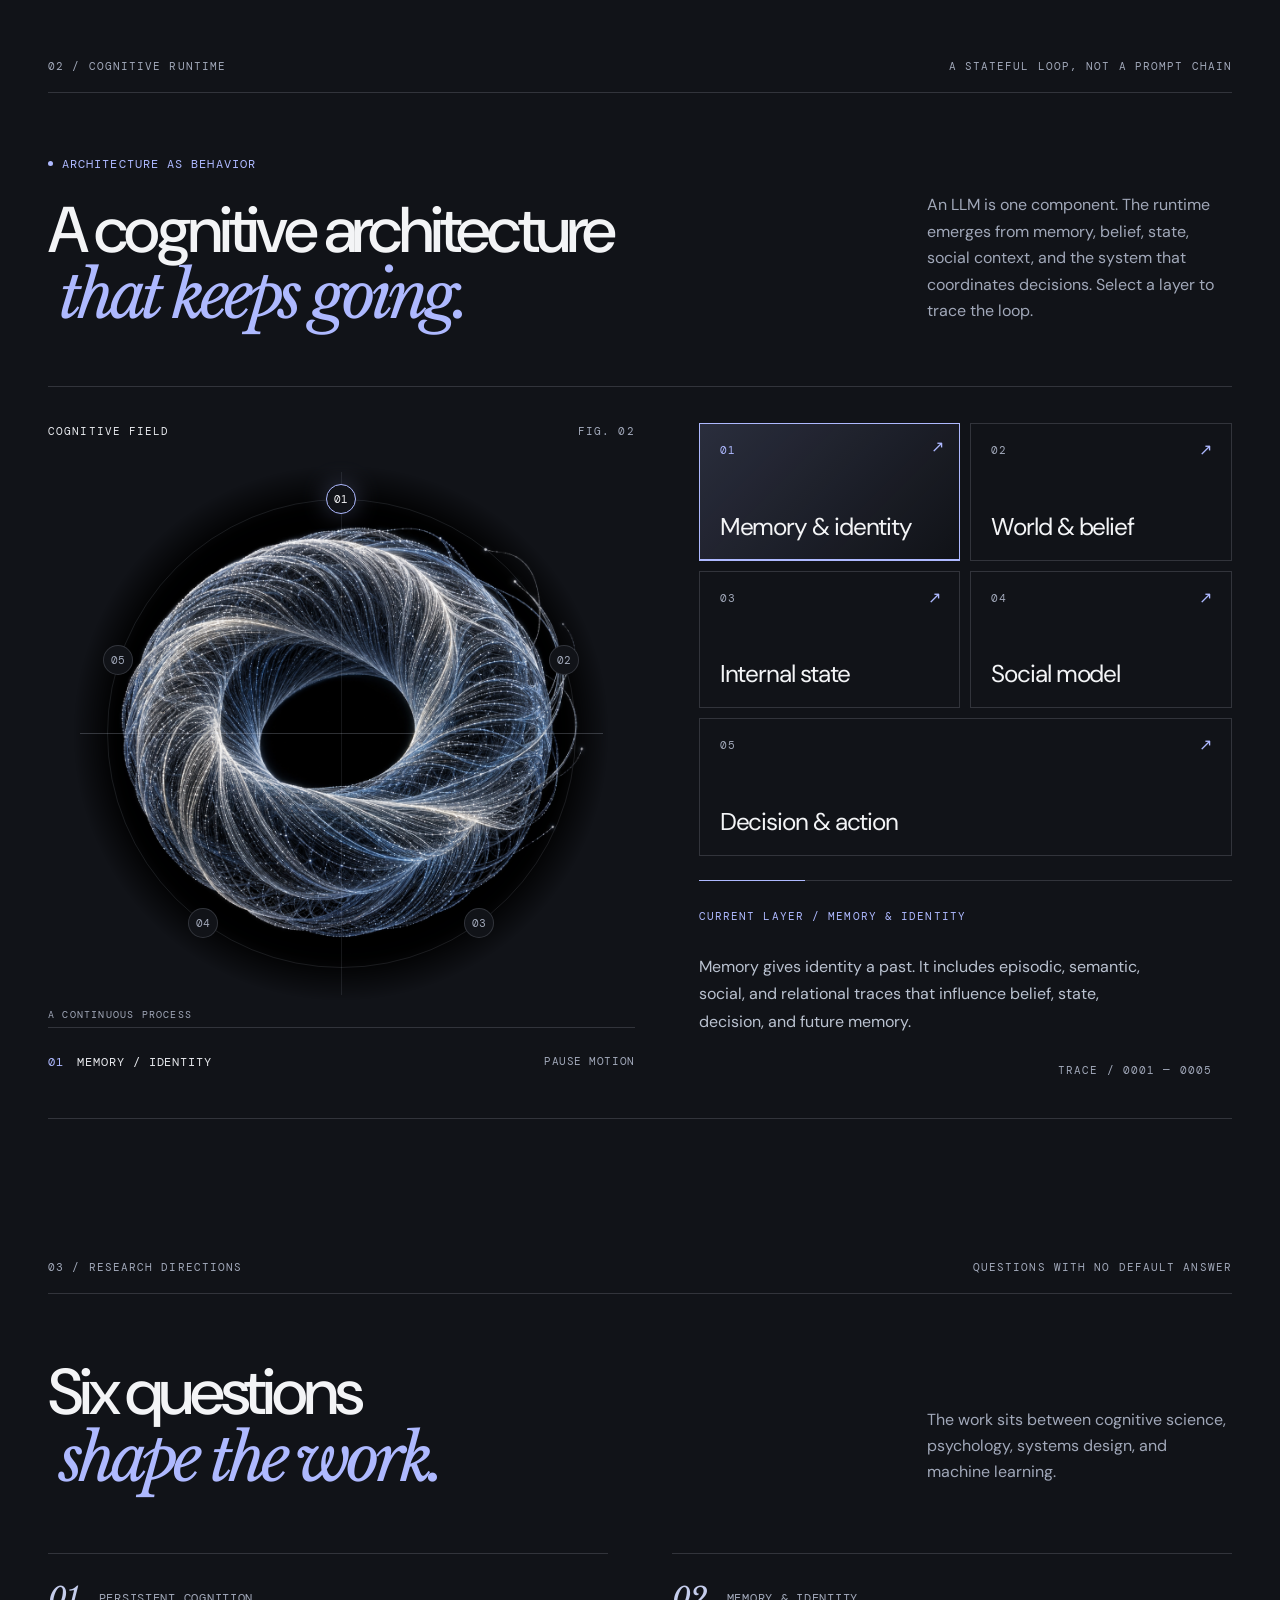
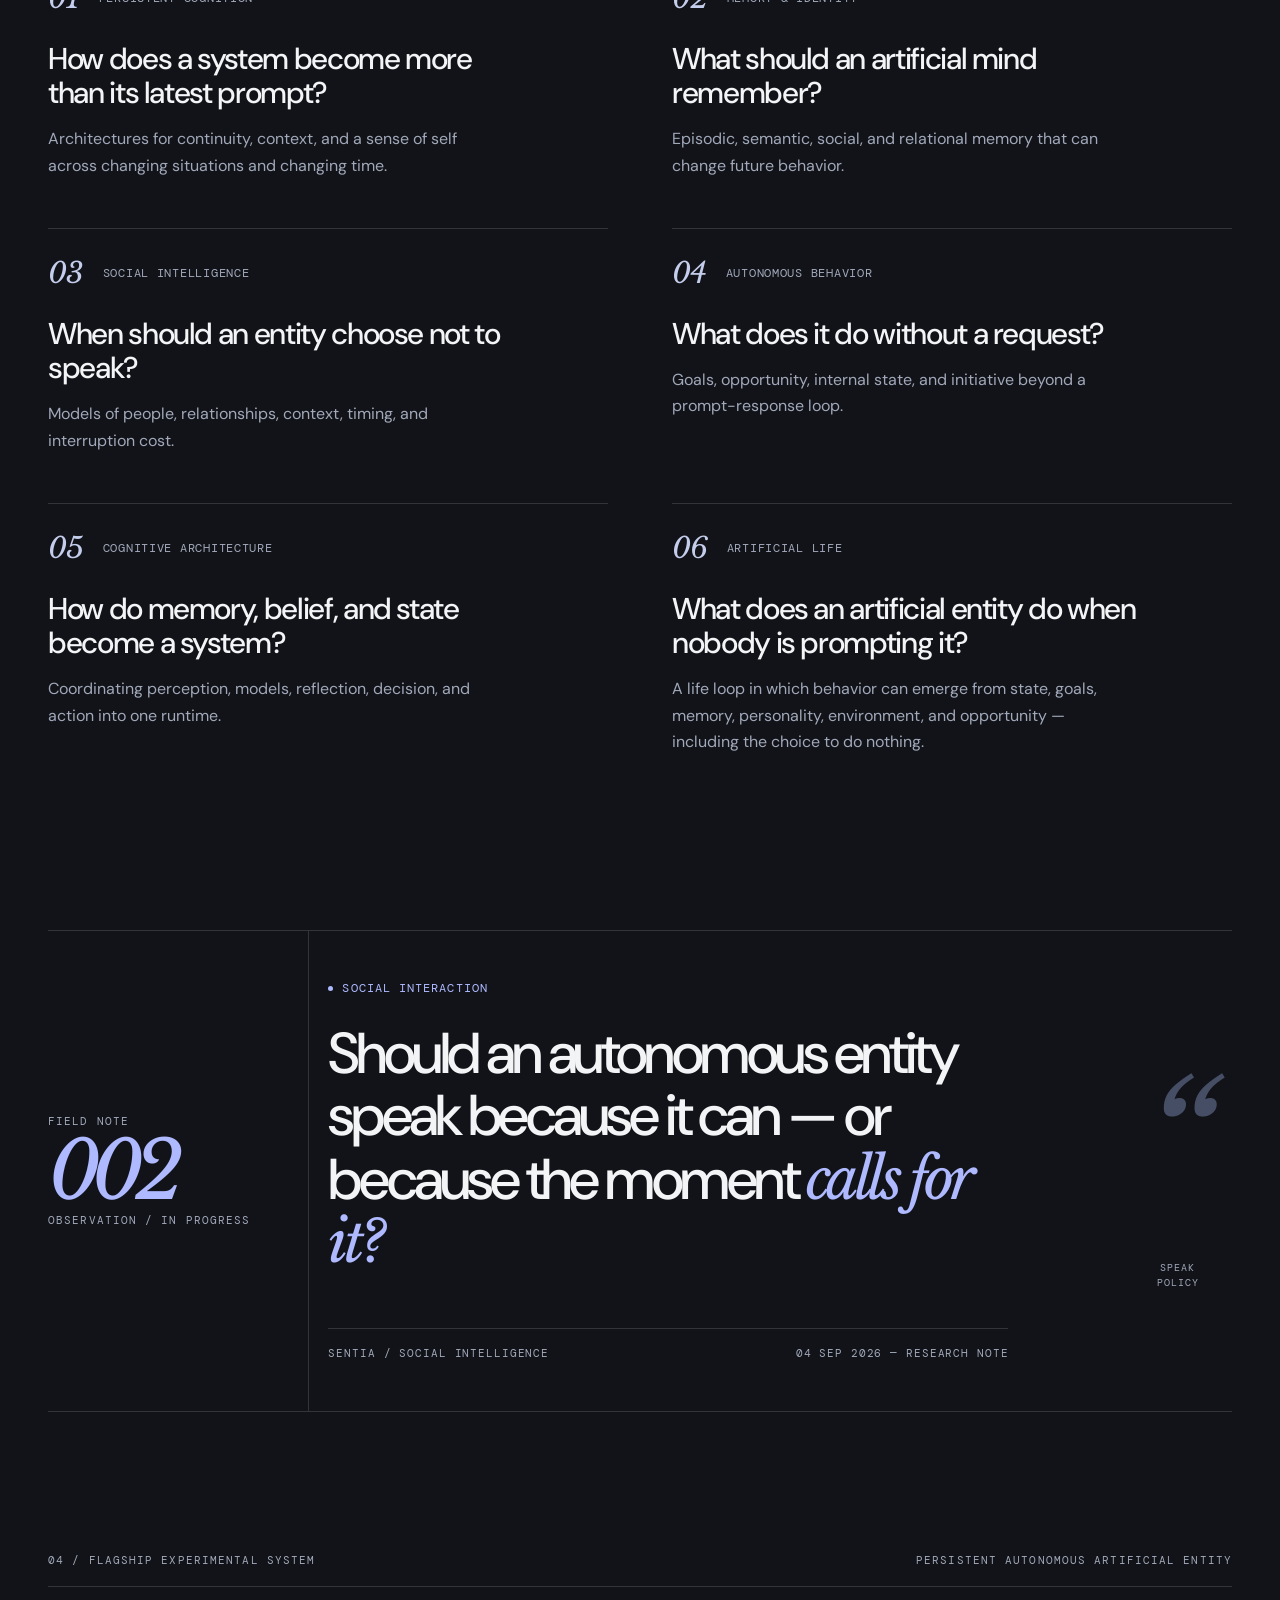
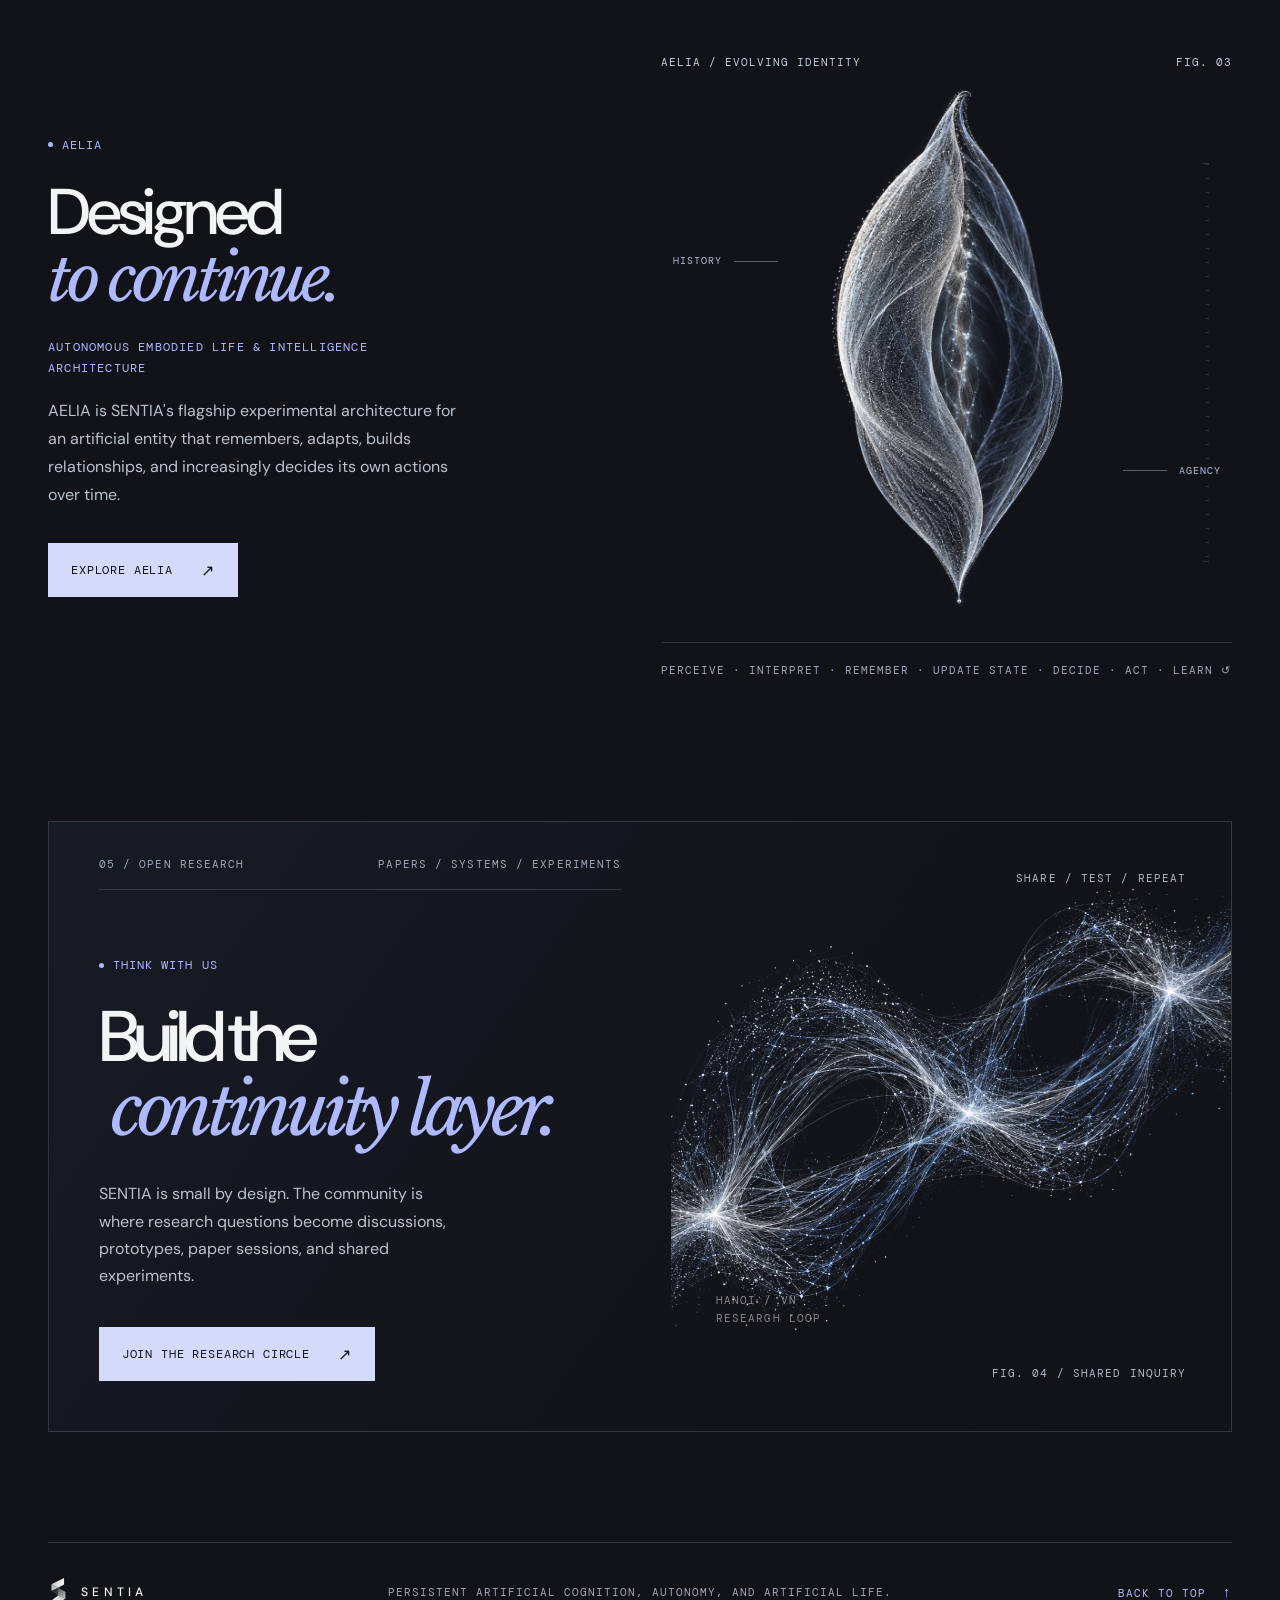
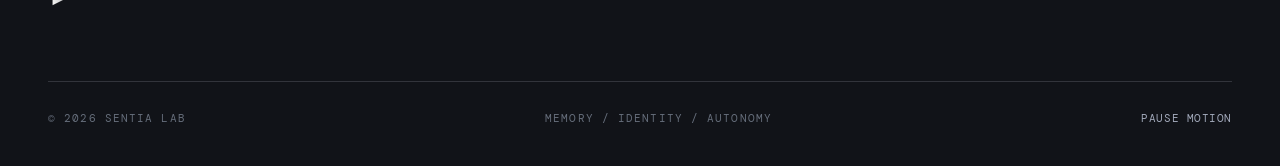
==== commit 842d0c55: "Refine SENTIA visual system and open cognitive home hero" ====
--- a/public/index.html
+++ b/public/index.html
@@ -11,6 +11,7 @@
     <title>SENTIA — Persistent artificial cognition</title>
     <link rel="icon" href="favicon.svg" type="image/svg+xml" />
     <link rel="stylesheet" href="styles.css" />
+    <link rel="stylesheet" href="visual-system.css?v=8fd27b2e6fac" />
   </head>
 
   <body>
@@ -66,16 +67,51 @@
           </div>
         </div>
 
-        <div class="hero-visual hero-artwork" aria-label="Orbital research diagram showing persistent cognition" role="img">
-          <img
-            class="hero-artwork-image"
-            src="assets/hero-orbital.png"
-            alt=""
-            width="839"
-            height="700"
-            decoding="async"
-          />
-        </div>
+        <figure class="hero-visual hero-artwork" data-artwork>
+          <div class="hero-field-stage">
+            <div class="hero-field-art">
+              <img
+                class="hero-artwork-image art-motion"
+                src="assets/home-cognitive-landscape-v2.png"
+                alt="Memory traces flow into an open, S-shaped cognitive structure, then branch into possible actions. A return path represents experience becoming new memory."
+                width="1672"
+                height="941"
+                fetchpriority="high"
+                decoding="async"
+              />
+              <svg class="hero-field-flow" viewBox="0 0 1672 941" fill="none" aria-hidden="true">
+                <path
+                  class="field-trace art-motion"
+                  pathLength="1"
+                  d="M 171 660 C 310 548 486 752 727 620 S 932 423 1055 482 C 1125 515 1164 330 1303 284 S 1435 218 1510 175"
+                />
+                <path
+                  class="field-trace field-trace-return art-motion"
+                  pathLength="1"
+                  d="M 1394 424 C 1400 550 1205 728 1060 754 S 738 837 541 763 S 301 719 189 707"
+                />
+              </svg>
+            </div>
+            <div class="hero-field-notes">
+              <div class="hero-field-note field-memory">
+                <span>Memory</span>
+                <p>A retained past</p>
+              </div>
+              <div class="hero-field-note field-identity">
+                <span>Identity</span>
+                <p>A continuing self</p>
+              </div>
+              <div class="hero-field-note field-agency">
+                <span>Agency</span>
+                <p>A chosen next step</p>
+              </div>
+            </div>
+          </div>
+          <figcaption class="hero-project-caption">
+            <p><span>AELIA</span> Exploring a mind that carries its history forward.</p>
+            <button class="motion-toggle" type="button" data-motion-toggle aria-pressed="false" hidden>Pause motion</button>
+          </figcaption>
+        </figure>
       </section>
 
       <div class="signal-strip" aria-label="SENTIA focus areas">
@@ -130,44 +166,53 @@
           </p>
         </div>
 
-        <div class="system-map">
-          <div class="system-orbit" aria-hidden="true">
-            <span class="map-line map-line-one"></span>
-            <span class="map-line map-line-two"></span>
-            <span class="map-line map-line-three"></span>
-            <span class="map-line map-line-four"></span>
-            <span class="map-particle particle-one"></span>
-            <span class="map-particle particle-two"></span>
-            <span class="map-particle particle-three"></span>
-            <div class="system-core">
-              <span class="system-core-index">S / 01</span>
-              <strong>cognitive<br />runtime</strong>
-              <span class="system-core-status"><i></i> loop active</span>
-            </div>
-          </div>
+        <div class="system-map" data-active-layer="memory">
+          <figure class="system-orbit" data-artwork>
+            <div class="runtime-figure-heading">
+              <span>Cognitive field</span>
+              <span>Fig. 02</span>
+            </div>
+            <div class="cognition-art-stage" aria-hidden="true">
+              <img class="cognition-art art-motion" src="assets/cognition-field.png" alt="" width="1254" height="1254" loading="lazy" decoding="async" />
+              <div class="field-registration"></div>
+              <span class="field-node is-active" data-field-layer="memory">01</span>
+              <span class="field-node" data-field-layer="belief">02</span>
+              <span class="field-node" data-field-layer="state">03</span>
+              <span class="field-node" data-field-layer="social">04</span>
+              <span class="field-node" data-field-layer="decision">05</span>
+              <span class="field-axis-label">A continuous process</span>
+            </div>
+            <figcaption class="runtime-caption">
+              <span class="runtime-selection">
+                <span data-runtime-index>01</span>
+                <span data-runtime-layer>Memory / identity</span>
+              </span>
+              <button class="motion-toggle" type="button" data-motion-toggle hidden>Pause motion</button>
+            </figcaption>
+          </figure>
 
           <div class="system-nodes" aria-label="Cognitive runtime layers">
-            <button class="system-node node-memory is-active" type="button" data-layer="memory">
+            <button class="system-node node-memory is-active" type="button" data-layer="memory" aria-pressed="true">
               <span class="node-index">01</span>
               <span class="node-name">Memory &amp; identity</span>
               <span class="node-symbol">↗</span>
             </button>
-            <button class="system-node node-belief" type="button" data-layer="belief">
+            <button class="system-node node-belief" type="button" data-layer="belief" aria-pressed="false">
               <span class="node-index">02</span>
               <span class="node-name">World &amp; belief</span>
               <span class="node-symbol">↗</span>
             </button>
-            <button class="system-node node-state" type="button" data-layer="state">
+            <button class="system-node node-state" type="button" data-layer="state" aria-pressed="false">
               <span class="node-index">03</span>
               <span class="node-name">Internal state</span>
               <span class="node-symbol">↗</span>
             </button>
-            <button class="system-node node-social" type="button" data-layer="social">
+            <button class="system-node node-social" type="button" data-layer="social" aria-pressed="false">
               <span class="node-index">04</span>
               <span class="node-name">Social model</span>
               <span class="node-symbol">↗</span>
             </button>
-            <button class="system-node node-decision" type="button" data-layer="decision">
+            <button class="system-node node-decision" type="button" data-layer="decision" aria-pressed="false">
               <span class="node-index">05</span>
               <span class="node-name">Decision &amp; action</span>
               <span class="node-symbol">↗</span>
@@ -192,7 +237,7 @@
           <span>Questions with no default answer</span>
         </div>
         <div class="directions-intro">
-          <h2 id="directions-title">Five questions<br /><em>shape the work.</em></h2>
+          <h2 id="directions-title">Six questions<br /><em>shape the work.</em></h2>
           <p>
             The work sits between cognitive science, psychology, systems design,
             and machine learning.
@@ -260,7 +305,7 @@
           </div>
         </div>
         <div class="field-note-mark" aria-hidden="true">
-          <span>?</span>
+          <span>“</span>
           <small>SPEAK<br />POLICY</small>
         </div>
       </section>
@@ -285,26 +330,16 @@
               <span aria-hidden="true">↗</span>
             </a>
           </div>
-          <div class="aelia-loop-visual" aria-label="AELIA cognitive life loop" role="img">
-            <span class="loop-environment environment-top">Environment</span>
-            <div class="loop-track">
-              <span>Perceive</span>
-              <i>↓</i>
-              <span>Interpret</span>
-              <i>↓</i>
-              <span>Remember</span>
-              <i>↓</i>
-              <span>Update state</span>
-              <i>↓</i>
-              <span>Decide</span>
-              <i>↓</i>
-              <span>Act</span>
-              <i>↓</i>
-              <span>Learn</span>
-            </div>
-            <span class="loop-environment environment-bottom">Continue ↺</span>
-            <img class="aelia-loop-mark" src="sentia-mark.svg" alt="" />
-          </div>
+          <figure class="specimen-figure aelia-specimen" data-artwork>
+            <div class="figure-topline"><span>AELIA / Evolving identity</span><span>Fig. 03</span></div>
+            <div class="specimen-stage">
+              <img class="specimen-art art-motion" src="assets/aelia-emergence.png" alt="A layered luminous membrane, an abstract study of an evolving artificial identity" width="1254" height="1254" loading="lazy" decoding="async" />
+              <span class="specimen-callout callout-memory" aria-hidden="true">History</span>
+              <span class="specimen-callout callout-agency" aria-hidden="true">Agency</span>
+              <span class="specimen-measure" aria-hidden="true"></span>
+            </div>
+            <figcaption class="figure-caption">Perceive · Interpret · Remember · Update state · Decide · Act · Learn ↺</figcaption>
+          </figure>
         </div>
       </section>
 
@@ -326,13 +361,11 @@
               <span aria-hidden="true">↗</span>
             </a>
           </div>
-          <div class="community-visual" aria-hidden="true">
-            <span class="community-rule rule-horizontal"></span>
-            <span class="community-rule rule-vertical"></span>
+          <div class="community-visual" data-artwork aria-hidden="true">
+            <img class="relational-art art-motion" src="assets/relational-field.png" alt="" width="1536" height="1024" loading="lazy" decoding="async" />
             <span class="community-caption caption-one">SHARE / TEST / REPEAT</span>
-            <span class="community-caption caption-two">OPEN LOOP / 004</span>
+            <span class="community-caption caption-two">Fig. 04 / Shared inquiry</span>
             <span class="community-index">HANOI / VN<br />RESEARCH LOOP</span>
-            <img class="community-core" src="sentia-mark.svg" alt="" />
           </div>
         </div>
       </section>
@@ -350,7 +383,7 @@
       <div class="footer-bottom">
         <span>© <span data-year></span> SENTIA LAB</span>
         <span>MEMORY / IDENTITY / AUTONOMY</span>
-        <span>MADE FOR THE LONG NOW</span>
+        <button class="motion-toggle" type="button" data-motion-toggle hidden>Pause motion</button>
       </div>
     </footer>
 
--- a/public/styles.css
+++ b/public/styles.css
@@ -520,10 +520,15 @@
 }
 
 .system-map {
+  --runtime-accent: var(--acid);
+  --runtime-accent-soft: rgba(174, 185, 255, 0.16);
+  --runtime-glow: rgba(174, 185, 255, 0.28);
+  position: relative;
+  isolation: isolate;
   display: grid;
-  grid-template-columns: minmax(0, 0.9fr) minmax(0, 1fr);
+  grid-template-columns: minmax(0, 1.1fr) minmax(0, 1fr);
   grid-template-rows: auto auto;
-  column-gap: clamp(32px, 7vw, 92px);
+  column-gap: clamp(32px, 4vw, 56px);
   row-gap: 28px;
   min-height: 0;
   margin-top: 76px;
@@ -532,146 +537,195 @@
   border-bottom: 1px solid var(--line);
 }
 
+.system-map[data-active-layer="belief"] {
+  --runtime-accent: var(--blue);
+  --runtime-accent-soft: rgba(142, 185, 212, 0.18);
+  --runtime-glow: rgba(142, 185, 212, 0.3);
+}
+
+.system-map[data-active-layer="state"] {
+  --runtime-accent: #c1caff;
+  --runtime-accent-soft: rgba(193, 202, 255, 0.16);
+  --runtime-glow: rgba(193, 202, 255, 0.26);
+}
+
+.system-map[data-active-layer="social"] {
+  --runtime-accent: #a7cdc3;
+  --runtime-accent-soft: rgba(167, 205, 195, 0.15);
+  --runtime-glow: rgba(167, 205, 195, 0.24);
+}
+
+.system-map[data-active-layer="decision"] {
+  --runtime-accent: #d8c69c;
+  --runtime-accent-soft: rgba(216, 198, 156, 0.15);
+  --runtime-glow: rgba(216, 198, 156, 0.24);
+}
+
+.system-orbit,
+.system-nodes,
+.system-readout {
+  position: relative;
+  z-index: 1;
+}
+
 .system-orbit {
-  position: relative;
   grid-row: 1 / span 2;
-  min-height: 520px;
-  overflow: hidden;
-  border: 1px solid rgba(232, 230, 220, 0.08);
-  background: linear-gradient(135deg, rgba(232, 230, 220, 0.025), transparent 55%);
-}
-
-.system-orbit::before,
-.system-orbit::after {
-  position: absolute;
-  top: 50%;
-  left: 50%;
-  border: 1px solid rgba(232, 230, 220, 0.17);
-  border-radius: 50%;
-  content: "";
-  transform: translate(-50%, -50%) rotate(34deg) scaleX(0.64);
-}
-
-.system-orbit::before {
-  width: 72%;
-  height: 83%;
-}
-
-.system-orbit::after {
-  width: 48%;
-  height: 67%;
-  border-color: rgba(137, 158, 212, 0.35);
-  transform: translate(-50%, -50%) rotate(-20deg) scaleX(0.68);
-}
-
-.map-line {
-  position: absolute;
-  top: 50%;
-  left: 50%;
-  width: 64%;
-  height: 1px;
-  background: linear-gradient(90deg, transparent, rgba(174, 185, 255, 0.34), transparent);
-  transform-origin: center;
-}
-
-.map-line-one {
-  transform: translate(-50%, -50%) rotate(20deg);
-}
-
-.map-line-two {
-  transform: translate(-50%, -50%) rotate(-20deg);
-}
-
-.map-line-three {
-  background: linear-gradient(90deg, transparent, rgba(137, 158, 212, 0.34), transparent);
-  transform: translate(-50%, -50%) rotate(72deg);
-}
-
-.map-line-four {
-  background: linear-gradient(90deg, transparent, rgba(137, 158, 212, 0.34), transparent);
-  transform: translate(-50%, -50%) rotate(-72deg);
-}
-
-.map-particle {
-  position: absolute;
-  width: 5px;
-  height: 5px;
-  background: var(--acid);
-  box-shadow: none;
-}
-
-.particle-one {
-  top: 20%;
-  left: 36%;
-}
-
-.particle-two {
-  top: 67%;
-  left: 72%;
-  background: var(--blue);
-}
-
-.particle-three {
-  top: 29%;
-  left: 74%;
-}
-
-.system-core {
-  position: absolute;
-  top: 50%;
-  left: 50%;
-  display: flex;
-  flex-direction: column;
-  justify-content: center;
-  align-items: center;
-  width: 230px;
-  height: 178px;
-  border: 1px solid rgba(232, 230, 220, 0.5);
-  background: rgba(16, 19, 15, 0.86);
-  box-shadow: none;
-  text-align: center;
-  transform: translate(-50%, -50%);
-}
-
-.system-core::before {
-  position: absolute;
-  inset: 9px;
-  border: 1px solid rgba(174, 185, 255, 0.22);
-  content: "";
-}
-
-.system-core-index,
-.system-core-status {
-  color: var(--muted);
-  font-family: var(--mono);
-  font-size: 0.5rem;
-  letter-spacing: 0.13em;
-  text-transform: uppercase;
-}
-
-.system-core strong {
-  margin: 18px 0;
-  color: var(--paper-bright);
-  font-size: 1.2rem;
-  font-weight: 500;
-  letter-spacing: -0.05em;
-  line-height: 1.02;
-}
-
-.system-core-status {
+  align-self: center;
+  min-width: 0;
+  margin: 0;
+}
+
+.runtime-figure-heading,
+.runtime-caption {
   display: flex;
   align-items: center;
-  gap: 6px;
-  color: var(--acid);
-}
-
-.system-core-status i {
+  justify-content: space-between;
+  gap: 18px;
+  font-family: var(--mono);
+  font-size: 0.75rem;
+  letter-spacing: 0.08em;
+  line-height: 1.5;
+  text-transform: uppercase;
+}
+
+.runtime-figure-heading {
+  padding: 0 5%;
+  color: var(--paper);
+}
+
+.runtime-figure-heading span:last-child {
+  color: var(--muted);
+}
+
+.runtime-universe {
   display: block;
-  width: 5px;
-  height: 5px;
-  border-radius: 50%;
-  background: var(--acid);
-  box-shadow: 0 0 10px var(--acid);
+  width: 100%;
+  height: auto;
+  overflow: visible;
+}
+
+.runtime-axis,
+.runtime-guide {
+  stroke: rgba(192, 201, 223, 0.19);
+  stroke-width: 0.8;
+  vector-effect: non-scaling-stroke;
+}
+
+.runtime-guide {
+  stroke: rgba(192, 201, 223, 0.35);
+}
+
+.runtime-orbit-boundary {
+  stroke: #a3abc3;
+  stroke-width: 1.3;
+  stroke-dasharray: 1 9;
+  stroke-linecap: round;
+  opacity: 0.7;
+}
+
+.runtime-orbit-path {
+  stroke-width: 1.25;
+}
+
+.runtime-orbit-outer {
+  stroke: #d3d9fb;
+}
+
+.runtime-orbit-middle {
+  stroke: #8c9dce;
+  stroke-width: 1.1;
+}
+
+.runtime-orbit-inner {
+  stroke: #c2c8d2;
+  stroke-width: 1.05;
+}
+
+.runtime-satellite {
+  fill: #cbd2fc;
+  transition: fill 280ms ease, r 280ms ease, filter 280ms ease;
+}
+
+.runtime-satellite.is-active {
+  fill: #ffffff;
+  r: 5;
+  filter: drop-shadow(0 0 5px rgba(210, 220, 255, 0.8));
+}
+
+.runtime-orbit-trace {
+  stroke: var(--runtime-accent);
+  stroke-width: 2;
+  stroke-linecap: round;
+}
+
+.runtime-trace-halo {
+  fill: var(--runtime-accent);
+  fill-opacity: 0.09;
+  stroke-opacity: 0.24;
+  stroke-width: 0.7;
+}
+
+.runtime-sphere-image {
+  filter: brightness(2) contrast(1.14) saturate(0.65);
+}
+
+.runtime-reference-marks {
+  stroke: #e3e7ff;
+  stroke-width: 2;
+}
+
+.runtime-annotation {
+  fill: #dce1ef;
+  font-family: var(--mono);
+  font-size: 12px;
+  font-weight: 500;
+  letter-spacing: 1.4px;
+  paint-order: stroke;
+  stroke: var(--ink);
+  stroke-width: 7px;
+  stroke-linejoin: round;
+}
+
+.runtime-caption {
+  min-height: 52px;
+  margin: 0 5%;
+  padding-top: 16px;
+  border-top: 1px solid var(--line);
+  font-size: 0.6875rem;
+}
+
+.runtime-selection {
+  display: flex;
+  align-items: baseline;
+  gap: 13px;
+  min-width: 0;
+  color: var(--paper);
+}
+
+.runtime-selection [data-runtime-index] {
+  color: var(--runtime-accent);
+}
+
+.runtime-motion-toggle {
+  flex: 0 0 auto;
+  min-height: 36px;
+  padding: 4px 0 4px 10px;
+  border: 0;
+  background: none;
+  color: var(--muted);
+  font: inherit;
+  font-size: 0.625rem;
+  text-transform: uppercase;
+  letter-spacing: 0.04em;
+  cursor: pointer;
+}
+
+.runtime-motion-toggle:hover {
+  color: var(--paper-bright);
+}
+
+.runtime-motion-toggle:disabled {
+  cursor: default;
 }
 
 .system-nodes {
@@ -690,6 +744,7 @@
   flex-direction: column;
   justify-content: space-between;
   min-height: 150px;
+  overflow: hidden;
   padding: 17px 18px;
   border: 1px solid var(--line);
   background: rgba(232, 230, 220, 0.02);
@@ -698,14 +753,48 @@
   transition:
     border-color 220ms ease,
     background 220ms ease,
+    box-shadow 220ms ease,
     transform 220ms var(--ease);
 }
 
-.system-node:hover,
+.system-node::before {
+  position: absolute;
+  right: 0;
+  bottom: 0;
+  left: 0;
+  height: 2px;
+  background: var(--runtime-accent);
+  box-shadow: 0 0 20px var(--runtime-accent);
+  content: "";
+  opacity: 0;
+  transform: scaleX(0.18);
+  transform-origin: left center;
+  transition: opacity 220ms ease, transform 320ms var(--ease);
+}
+
+.system-node > span:not(.node-symbol) {
+  position: relative;
+  z-index: 1;
+}
+
+.system-node:hover {
+  border-color: rgba(211, 217, 251, 0.55);
+  background: rgba(232, 230, 220, 0.045);
+  transform: translateY(-2px);
+}
+
 .system-node.is-active {
-  border-color: var(--acid);
-  background: var(--acid-soft);
-  transform: translateY(-4px);
+  border-color: var(--runtime-accent);
+  background:
+    radial-gradient(circle at 12% 100%, var(--runtime-accent-soft), transparent 63%),
+    rgba(232, 230, 220, 0.035);
+  box-shadow: inset 0 0 0 1px var(--runtime-glow), 0 18px 34px rgba(0, 0, 0, 0.16);
+  transform: none;
+}
+
+.system-node.is-active::before {
+  opacity: 1;
+  transform: scaleX(1);
 }
 
 .node-index,
@@ -720,7 +809,7 @@
   position: absolute;
   top: 15px;
   right: 17px;
-  color: var(--acid);
+  color: var(--runtime-accent);
   font-size: 1rem;
   transition: transform 220ms var(--ease);
 }
@@ -728,6 +817,10 @@
 .system-node:hover .node-symbol,
 .system-node.is-active .node-symbol {
   transform: translate(3px, -3px);
+}
+
+.system-node.is-active .node-index {
+  color: var(--runtime-accent);
 }
 
 .node-name {
@@ -753,9 +846,21 @@
   border-top: 1px solid var(--line);
 }
 
+.system-readout::before {
+  position: absolute;
+  top: -1px;
+  left: 0;
+  width: clamp(92px, 20%, 154px);
+  height: 1px;
+  background: var(--runtime-accent);
+  box-shadow: 0 0 14px var(--runtime-accent);
+  content: "";
+  transition: width 300ms var(--ease), background 220ms ease;
+}
+
 .readout-label,
 .readout-footer {
-  color: var(--acid);
+  color: var(--runtime-accent);
   font-family: var(--mono);
   font-size: 0.55rem;
   letter-spacing: 0.1em;
@@ -766,14 +871,29 @@
   grid-column: 1 / -1;
   max-width: 420px;
   margin: 0;
-  color: #b8b9ae;
-  font-size: 0.86rem;
+  color: #c3c4ba;
+  font-size: 0.95rem;
   line-height: 1.55;
+}
+
+.system-readout.is-refreshing p {
+  animation: system-readout-refresh 520ms var(--ease);
 }
 
 .readout-footer {
   color: var(--muted);
   text-align: right;
+}
+
+@keyframes system-readout-refresh {
+  0% {
+    opacity: 0.36;
+    transform: translateY(7px);
+  }
+  100% {
+    opacity: 1;
+    transform: translateY(0);
+  }
 }
 
 .directions {
@@ -2100,7 +2220,9 @@
   .system-orbit {
     grid-column: 1;
     grid-row: 1;
-    min-height: 470px;
+    width: 100%;
+    max-width: 640px;
+    justify-self: center;
   }
 
   .system-nodes {
@@ -2337,17 +2459,30 @@
   }
 
   .system-orbit {
-    min-height: 330px;
-  }
-
-  .system-core {
-    width: 178px;
-    height: 144px;
-  }
-
-  .system-core strong {
-    margin: 12px 0;
-    font-size: 0.9rem;
+    min-height: 0;
+  }
+
+  .runtime-figure-heading {
+    padding-inline: 0;
+    font-size: 0.6875rem;
+  }
+
+  .runtime-caption {
+    margin-inline: 0;
+    gap: 8px;
+    font-size: 0.625rem;
+  }
+
+  .runtime-selection {
+    gap: 8px;
+  }
+
+  .runtime-motion-toggle {
+    min-height: 44px;
+  }
+
+  .runtime-annotation {
+    display: none;
   }
 
   .system-nodes {
--- a/public/visual-system.css
+++ b/public/visual-system.css
@@ -0,0 +1,369 @@
+/* SENTIA / scientific atlas — one material language, distinct studies. */
+:root {
+  --line: rgba(211, 218, 237, 0.17);
+  --muted: #a1a8b9;
+  --surface: #161920;
+  --section-space: clamp(100px, 11vw, 164px);
+}
+
+html { scroll-padding-top: 28px; }
+img { max-width: 100%; }
+.site-noise { opacity: 0.035; }
+.site-grid { opacity: 0.1; }
+.site-header { min-height: 96px; }
+.header-context { font-size: 0.6875rem; letter-spacing: 0.1em; }
+.site-nav a { min-height: 44px; font-size: 0.6875rem; }
+.eyebrow { font-size: 0.75rem; letter-spacing: 0.09em; }
+.eyebrow-dot { width: 5px; height: 5px; box-shadow: none; }
+.section-kicker { align-items: baseline; font-size: 0.6875rem; line-height: 1.5; }
+.button, .text-link, .arrow-link { font-size: 0.75rem; }
+.button { padding-inline: 22px; min-height: 54px; }
+.button-primary { background: #d4dafa; }
+.hero-footnote, .aelia-hero-note { font-size: 0.6875rem; line-height: 1.7; }
+.hero-footnote { margin-top: 66px; }
+.hero-intro { color: #bec4d0; line-height: 1.7; }
+.hero { grid-template-columns: minmax(0, 1.03fr) minmax(0, 0.97fr); gap: 0; }
+h1 { font-size: clamp(4.5rem, 8vw, 8.7rem); line-height: 0.94; letter-spacing: -0.075em; }
+h1 em { margin-left: 0.08em; }
+/* Home: memory becomes a continuing self, then opens into possible actions. */
+.hero-visual { width: calc(100% + 160px); margin: 32px -38px 0 -122px; }
+.hero-artwork { aspect-ratio: auto; overflow: visible; }
+.hero-field-stage, .hero-field-art { position: relative; }
+.hero-field-art { aspect-ratio: 1672 / 941; }
+.hero-artwork-image {
+  display: block;
+  width: 100%;
+  max-width: none;
+  height: auto;
+  margin: 0;
+  object-fit: contain;
+  object-position: center;
+  filter: none;
+  mix-blend-mode: screen;
+  -webkit-mask-image: linear-gradient(90deg, transparent, #000 5% 95%, transparent);
+  mask-image: linear-gradient(90deg, transparent, #000 5% 95%, transparent);
+  transform-origin: 61% 50%;
+  animation: cognitive-field-sway 26s ease-in-out infinite;
+}
+.hero-field-flow { position: absolute; inset: 0; width: 100%; height: 100%; overflow: visible; pointer-events: none; }
+.field-trace { stroke: #e0e7ff; stroke-width: 2; stroke-linecap: round; stroke-dasharray: 0.0025 0.9975; stroke-dashoffset: 1; opacity: 0.7; vector-effect: non-scaling-stroke; animation: cognitive-trace 18s linear infinite; }
+.field-trace-return { stroke: #a8bbeb; opacity: 0.45; animation-duration: 24s; animation-delay: -9s; }
+.hero-field-notes { position: absolute; inset: 0; pointer-events: none; }
+.hero-field-note {
+  position: absolute;
+  z-index: 1;
+  width: 145px;
+}
+.hero-field-note span { color: #d2daf2; font: 0.6875rem/1.5 var(--mono); letter-spacing: 0.1em; text-transform: uppercase; }
+.hero-field-note p { margin: 5px 0 0; color: #aab5cc; font-size: 0.8125rem; line-height: 1.5; }
+.hero-field-note::after { position: absolute; width: 1px; height: 30px; background: linear-gradient(#b4c4e366, #b4c4e300); content: ""; }
+.field-memory { left: 20%; top: 31%; }
+.field-memory::after { top: calc(100% + 10px); left: 6px; height: 44px; }
+.field-identity { left: 56%; top: -1%; }
+.field-identity::after { top: calc(100% + 10px); left: 6px; }
+.field-agency { right: 4%; bottom: 12%; }
+.field-agency::after { bottom: calc(100% + 10px); left: 6px; height: 56px; transform: rotate(180deg); }
+.hero-project-caption { position: relative; display: flex; align-items: center; gap: 24px; margin: 32px 38px 0 14%; }
+.hero-project-caption p { max-width: 390px; margin: 0; color: #abb4c8; font-size: 0.8125rem; line-height: 1.6; }
+.hero-project-caption p > span { display: block; margin-bottom: 6px; color: var(--acid); font: 0.6875rem/1.5 var(--mono); letter-spacing: 0.13em; }
+.hero-project-caption .motion-toggle { margin-left: auto; }
+.signal-strip { background: transparent; }
+.signal-track { min-height: 56px; animation-duration: 48s; }
+.signal-track span { font-size: 0.6875rem; color: var(--muted); letter-spacing: 0.12em; }
+.signal-track i { font-size: 0.75rem; }
+
+:is(.manifesto, .aelia-statement) { padding-top: var(--section-space); }
+:is(.manifesto, .system-section, .directions, .aelia-teaser, .aelia-statement, .life-loop-section, .aelia-architecture, .social-problem, .aelia-life) { padding-bottom: var(--section-space); }
+:is(.manifesto h2, .system-heading h2, .directions-intro h2, .aelia-teaser-copy h2, .aelia-statement h2, .life-loop-heading h2, .architecture-heading h2, .aelia-life h2) {
+  font-size: clamp(2.9rem, 5.05vw, 5.8rem);
+  line-height: 1.02;
+  letter-spacing: -0.065em;
+}
+:is(.manifesto-copy > p:first-child, .aelia-statement-layout > div > p:first-child, .aelia-life-layout > div > p:first-child, .aelia-teaser-copy > p:not(.eyebrow, .aelia-acronym)) { font-size: 1rem; line-height: 1.75; color: #bbc2cf; }
+.small-note { font-size: 0.75rem; line-height: 1.8; }
+:is(.system-heading > p, .directions-intro > p, .life-loop-heading > p, .architecture-heading > p) { font-size: 1rem; line-height: 1.65; max-width: 305px; }
+.manifesto-layout, .aelia-statement-layout, .aelia-life-layout { gap: 8%; }
+
+/* Runtime: the rotating filament field has its own geometry, not the hero's. */
+.system-map { column-gap: clamp(32px, 5vw, 70px); row-gap: 24px; padding-block: 36px; margin-top: 56px; }
+.system-orbit { align-self: start; }
+.runtime-figure-heading { font-size: 0.6875rem; letter-spacing: 0.1em; padding-inline: 0; }
+.cognition-art-stage { position: relative; aspect-ratio: 1; overflow: hidden; isolation: isolate; }
+.cognition-art {
+  display: block;
+  width: 92%;
+  height: 92%;
+  margin: 4%;
+  object-fit: contain;
+  mix-blend-mode: screen;
+  -webkit-mask-image: radial-gradient(circle at center, #000 0 52%, rgba(0, 0, 0, 0.94) 59%, transparent 70%);
+  mask-image: radial-gradient(circle at center, #000 0 52%, rgba(0, 0, 0, 0.94) 59%, transparent 70%);
+  animation: cognition-turn 180s linear infinite;
+}
+.field-registration { position: absolute; inset: 10%; border: 1px solid rgba(211, 218, 237, 0.11); border-radius: 50%; pointer-events: none; }
+.field-registration::before, .field-registration::after { position: absolute; background: rgba(211, 218, 237, 0.22); content: ""; }
+.field-registration::before { top: 50%; left: -6%; width: 112%; height: 1px; }
+.field-registration::after { left: 50%; top: -6%; height: 112%; width: 1px; opacity: 0.45; }
+.field-node { position: absolute; display: grid; place-items: center; width: 30px; height: 30px; border: 1px solid var(--line); border-radius: 50%; background: var(--ink); color: var(--muted); font: 0.6875rem var(--mono); transition: color 280ms, border-color 280ms, box-shadow 280ms; }
+.field-node.is-active { color: var(--paper-bright); border-color: var(--runtime-accent); box-shadow: 0 0 24px var(--runtime-glow); }
+.field-node[data-field-layer="memory"] { left: calc(50% - 15px); top: calc(10% - 15px); }
+.field-node[data-field-layer="belief"] { left: calc(88% - 15px); top: calc(37.6% - 15px); }
+.field-node[data-field-layer="state"] { left: calc(73.5% - 15px); top: calc(82.4% - 15px); }
+.field-node[data-field-layer="social"] { left: calc(26.5% - 15px); top: calc(82.4% - 15px); }
+.field-node[data-field-layer="decision"] { left: calc(12% - 15px); top: calc(37.6% - 15px); }
+.field-axis-label { position: absolute; bottom: 1%; left: 0; color: var(--muted); font: 0.625rem var(--mono); letter-spacing: 0.12em; text-transform: uppercase; }
+.runtime-caption { margin-inline: 0; padding-top: 14px; font-size: 0.75rem; }
+.system-nodes { gap: 10px; grid-auto-rows: minmax(132px, auto); }
+.system-node { min-height: 132px; padding: 19px 20px; background: transparent; }
+.system-node.is-active { background: linear-gradient(135deg, var(--runtime-accent-soft), rgba(17, 19, 24, 0)); box-shadow: none; }
+.system-node::before { box-shadow: none; height: 1px; }
+.node-name { font-size: clamp(1.25rem, 1.9vw, 1.75rem); line-height: 1.12; letter-spacing: -0.045em; }
+.node-index { font-size: 0.6875rem; }
+.node-decision { min-height: 112px; }
+.system-readout { min-height: 185px; gap: 20px; }
+.readout-label, .readout-footer { font-size: 0.6875rem; line-height: 1.6; }
+.system-readout p { font-size: 1rem; line-height: 1.7; max-width: 465px; color: #bac2d0; }
+.system-readout::before { box-shadow: none; }
+
+/* Research questions are an editorial index, without decorative link arrows. */
+.direction-grid { grid-template-columns: repeat(2, minmax(0, 1fr)); gap: 0 64px; }
+.direction-card, .direction-card-featured, .direction-card-wide { grid-column: auto; min-height: 275px; padding: 26px 0 34px; border: 0; border-top: 1px solid var(--line); background: none; }
+.direction-card:hover, .direction-card-featured:hover { border-color: rgba(211, 218, 237, 0.5); background: none; transform: none; }
+.card-topline { align-items: center; justify-content: flex-start; gap: 20px; font-size: 0.75rem; letter-spacing: 0.06em; }
+.card-topline span:first-child { color: #c5cdec; font: italic 1.8rem var(--serif); letter-spacing: -0.04em; }
+.direction-card h3 { max-width: 480px; margin: 26px 0 16px; font-size: clamp(1.65rem, 2.35vw, 2.15rem); line-height: 1.14; letter-spacing: -0.045em; }
+.direction-card p { max-width: 460px; font-size: 1rem; line-height: 1.65; }
+.card-arrow { display: none; }
+.field-note { min-height: 470px; margin-bottom: var(--section-space); grid-template-columns: 0.2fr 0.7fr 0.1fr; gap: 4%; }
+.field-note::before { left: 22%; }
+.field-note-content { padding-left: 2%; }
+.field-note-content h2 { font-size: clamp(2.4rem, 4.5vw, 4.65rem); line-height: 1.08; letter-spacing: -0.06em; }
+.field-note-stamp, .field-note-meta { font-size: 0.6875rem; line-height: 1.7; }
+.field-note-mark span { width: auto; height: auto; border: 0; font-size: 10rem; color: #7480a6; opacity: 0.55; animation: none; }
+.field-note-mark small { font-size: 0.625rem; }
+
+/* AELIA: a suspended membrane, with specimen labels outside the artwork. */
+.aelia-teaser-layout { grid-template-columns: minmax(0, 1fr) minmax(0, 1.1fr); gap: 8%; }
+.aelia-acronym { font-size: 0.75rem; line-height: 1.7; }
+.specimen-figure { position: relative; width: 100%; margin: 0; min-width: 0; }
+.figure-topline, .figure-caption { display: flex; justify-content: space-between; gap: 16px; color: var(--muted); font: 0.6875rem/1.7 var(--mono); letter-spacing: 0.09em; text-transform: uppercase; }
+.figure-topline { color: #c4ccdf; }
+.figure-caption { padding-top: 18px; border-top: 1px solid var(--line); }
+.specimen-stage { position: relative; aspect-ratio: 1; isolation: auto; }
+.specimen-art { display: block; width: 100%; height: 100%; object-fit: contain; mix-blend-mode: screen; animation: specimen-suspend 16s ease-in-out infinite; }
+.specimen-callout { position: absolute; color: #b2bed8; font: 0.625rem var(--mono); letter-spacing: 0.1em; text-transform: uppercase; }
+.specimen-callout::after { content: ""; position: absolute; top: 50%; width: 44px; height: 1px; background: rgba(195, 207, 240, 0.4); }
+.callout-memory { top: 32%; left: 2%; }
+.callout-memory::after { left: calc(100% + 12px); }
+.callout-agency { right: 2%; bottom: 29%; }
+.callout-agency::after { right: calc(100% + 12px); }
+.specimen-measure { position: absolute; top: 16%; bottom: 14%; right: 4%; width: 6px; border-block: 1px solid var(--line); background: repeating-linear-gradient(to bottom, var(--line) 0 1px, transparent 1px 14px) right/3px 100% no-repeat; }
+.aelia-hero { grid-template-columns: minmax(0, 1fr) minmax(0, 1fr); gap: 3%; }
+.aelia-hero-specimen { width: 100%; max-width: 660px; justify-self: end; }
+.aelia-hero-specimen .specimen-art { transform-origin: 48% 53%; animation-duration: 20s; }
+.aelia-hero-note { margin-top: 50px; }
+.project-wordmark { font-size: 0.9375rem; }
+
+/* Shared inquiry uses an open, horizontal field rather than a central object. */
+.community-panel { grid-template-columns: 1fr 0.9fr; border: 1px solid var(--line); background: linear-gradient(125deg, #171b25, #111318 70%); }
+.community-copy { padding: 34px 8% 50px; background: transparent; }
+.community-copy .section-kicker { margin-bottom: 66px; color: var(--muted); border-color: var(--line); }
+.community-copy .eyebrow { color: var(--acid); }
+.community-copy .eyebrow-dot { background: var(--acid); }
+.community h2 { color: var(--paper-bright); font-size: clamp(3rem, 5.6vw, 6rem); line-height: 1.02; }
+.community h2 em { color: var(--acid); }
+.community-copy > p:not(.eyebrow) { color: #bbc2cf; font-size: 1rem; line-height: 1.7; }
+.community .button-light { background: #d4dafa; color: var(--ink); border-color: transparent; }
+.community .button-light:hover { background: var(--paper-bright); }
+.community-visual { min-height: 550px; border-left: 0; background: transparent; isolation: auto; }
+.relational-art { display: block; width: 100%; height: 100%; object-fit: cover; mix-blend-mode: screen; animation: relation-drift 22s ease-in-out infinite; }
+.community-visual .relational-art { position: absolute; inset: 0; object-fit: cover; object-position: 52% center; }
+.community-caption, .community-index { z-index: 1; font-size: 0.6875rem; line-height: 1.6; }
+.caption-one { top: 8%; right: 8%; }
+.caption-two { bottom: 8%; right: 8%; }
+.community-index { left: 8%; bottom: 17%; }
+
+/* Detailed diagrams keep readable labels and a restrained flow of light. */
+.life-loop-list { gap: 0 24px; padding: 0; background: none; }
+.life-loop-list li, .life-loop-list li:nth-child(2n) { position: relative; min-height: 245px; padding: 24px 0 30px; border-top: 1px solid var(--line); background: transparent; }
+.life-loop-list li > span { font: italic 1.4rem var(--serif); color: var(--acid); }
+.life-loop-list strong { margin: 30px 0 14px; font-size: 1.25rem; letter-spacing: -0.025em; }
+.life-loop-list p { font-size: 0.9375rem; line-height: 1.65; }
+.life-loop-list .life-loop-continue { border-color: var(--acid); background: transparent; }
+.cognitive-map { padding: 42px; border: 1px solid var(--line); background: linear-gradient(145deg, rgba(159, 175, 220, 0.045), transparent 55%); }
+.map-terminal { width: min(100%, 480px); padding: 18px 24px; font-size: 0.75rem; border-color: rgba(194, 205, 239, 0.4); }
+.map-terminal span { font-size: 0.75rem; line-height: 1.8; }
+.map-connector { position: relative; width: 1px; height: 46px; padding: 0; background: var(--line); font-size: 0; }
+.map-connector::after { content: ""; position: absolute; top: 4px; left: -2px; width: 5px; height: 5px; border-radius: 50%; background: #d7dffe; box-shadow: 0 0 8px #abb8ed; animation: flow-forward 3.8s ease-in-out infinite; }
+.cognitive-runtime-box { width: 100%; padding: 26px; background: rgba(17, 19, 24, 0.7); border-color: rgba(211, 218, 237, 0.26); }
+.runtime-box-head { font-size: 0.75rem; line-height: 1.5; }
+.runtime-module-grid { gap: 12px; margin-top: 22px; }
+.runtime-module-grid > div, .runtime-decision { padding: 20px; min-height: 150px; background: transparent; }
+.runtime-module-grid span, .runtime-decision span { font-size: 0.6875rem; }
+.runtime-module-grid strong, .runtime-decision strong { margin: 20px 0 9px; font-size: 1.2rem; }
+.runtime-module-grid small, .runtime-decision small { font-size: 0.875rem; line-height: 1.6; }
+.runtime-decision { min-height: 110px; margin-top: 12px; background: linear-gradient(110deg, rgba(174, 185, 255, 0.09), transparent); }
+.map-return { font-size: 0.6875rem; line-height: 1.7; text-align: center; }
+.social-problem-panel { grid-template-columns: 1fr 1fr; background: var(--surface); border-color: var(--line); }
+.social-problem-copy { padding: 34px 9% 48px; }
+.social-problem-copy .section-kicker { margin-bottom: 66px; }
+.social-problem-copy h2 { font-size: clamp(3rem, 5.8vw, 6rem); line-height: 1.04; }
+.social-problem-copy > p:not(.eyebrow) { font-size: 1rem; line-height: 1.75; }
+.social-context { min-width: 0; }
+.social-context-art { position: relative; height: 240px; overflow: hidden; }
+.social-context-art .relational-art { object-position: 48% 40%; }
+.social-context-art .figure-topline { position: absolute; inset: auto 26px 16px; font-size: 0.625rem; }
+.social-problem-questions { padding: 0; gap: 0; background: transparent; }
+.social-problem-questions > div { min-height: 180px; padding: 25px; background: transparent; border-top: 1px solid var(--line); }
+.social-problem-questions span { font-size: 0.6875rem; }
+.social-problem-questions strong { font-size: 1.3rem; margin-top: 22px; line-height: 1.2; }
+.social-problem-questions p { font-size: 0.875rem; line-height: 1.65; }
+.life-activity-list { gap: 0; }
+.life-activity-list span { padding-block: 16px; font-size: 0.8125rem; line-height: 1.6; background: none; border: 0; border-bottom: 1px solid var(--line); }
+.experimental-status-panel { background: linear-gradient(130deg, #1b2130, #12151d); border: 1px solid var(--line); padding: 48px; gap: 42px; }
+.experimental-status h2 { color: var(--paper-bright); font-size: clamp(2.7rem, 4.6vw, 5rem); line-height: 1.04; }
+.experimental-status h2 em { color: var(--acid); }
+.experimental-status .eyebrow { color: var(--acid); }
+.experimental-status .eyebrow-dot { background: var(--acid); }
+.status-copy > p:first-child { font-size: 1rem; line-height: 1.75; color: #bac2d0; }
+.experimental-status .small-note { color: var(--muted); border-color: var(--line); }
+.status-tags span { padding: 11px 14px; color: #c0c9df; border-color: rgba(192, 205, 239, 0.25); font-size: 0.6875rem; line-height: 1.5; }
+.footer-top p, .footer-top-link, .footer-bottom { font-size: 0.6875rem; line-height: 1.7; }
+.footer-bottom { align-items: center; }
+.motion-toggle { flex-shrink: 0; min-height: 40px; padding: 8px 0 8px 10px; border: 0; background: transparent; color: var(--muted); font: 0.6875rem/1.5 var(--mono); text-transform: uppercase; letter-spacing: 0.05em; cursor: pointer; }
+.motion-toggle:hover { color: var(--paper-bright); }
+.motion-toggle:disabled { cursor: default; }
+.motion-toggle[hidden] { display: none; }
+
+@keyframes cognitive-field-sway { 0%, 100% { transform: translateY(3px) rotate(-0.4deg); } 50% { transform: translateY(-4px) rotate(0.4deg); } }
+@keyframes cognitive-trace { to { stroke-dashoffset: 0; } }
+@keyframes cognition-turn { to { transform: rotate(360deg); } }
+@keyframes specimen-suspend { 0%, 100% { transform: translateY(5px) rotate(-2deg); } 50% { transform: translateY(-9px) rotate(2deg); } }
+@keyframes relation-drift { 0%, 100% { transform: translate(-1%, 1%) scale(1.03); } 50% { transform: translate(1%, -1%) scale(1.07); } }
+@keyframes flow-forward { 0% { transform: translateY(0); opacity: 0; } 20%, 70% { opacity: 1; } 100% { transform: translateY(34px); opacity: 0; } }
+
+.js [data-artwork]:not(.art-in-view) .art-motion,
+.js [data-artwork]:not(.art-in-view) .map-connector::after,
+.motion-paused *, .motion-paused *::before, .motion-paused *::after { animation-play-state: paused !important; }
+
+@media (min-width: 961px) and (max-width: 1160px) {
+  .hero-visual { width: calc(100% + 90px); margin: 52px -26px 0 -64px; }
+}
+
+@media (max-width: 960px) {
+  .site-header { min-height: 82px; }
+  .hero, .aelia-hero { grid-template-columns: 1fr; gap: 0; }
+  .hero-visual { width: calc(100% + 32px); margin: 70px -16px 0; }
+  .hero-project-caption { margin-right: 16px; margin-left: 10%; }
+  .hero-copy { max-width: 680px; }
+  .system-heading, .directions-intro { grid-template-columns: minmax(0, 1fr) minmax(0, 0.7fr); }
+  .system-map { grid-template-columns: 1fr; }
+  .system-orbit { max-width: 580px; }
+  .system-readout { min-height: 0; margin-top: 0; }
+  .direction-grid { gap: 0 34px; }
+  .direction-card, .direction-card-featured, .direction-card-wide { grid-column: auto; }
+  .field-note { grid-template-columns: 0.24fr 0.76fr; gap: 5%; }
+  .field-note::before { left: 26%; }
+  .aelia-teaser-layout, .community-panel, .social-problem-panel { grid-template-columns: 1fr; }
+  .specimen-figure { max-width: 610px; justify-self: center; }
+  .aelia-hero-specimen { margin-top: 50px; }
+  .community-visual { min-height: 420px; border-top: 1px solid var(--line); }
+  .community-visual .relational-art { object-fit: contain; }
+  .community-copy { padding: 32px 6% 46px; }
+  .community h2 { font-size: clamp(3rem, 7vw, 5.5rem); }
+  .life-loop-heading, .architecture-heading { align-items: flex-start; gap: 32px; }
+  .life-loop-list { grid-template-columns: repeat(2, minmax(0, 1fr)); }
+  .life-loop-list li { min-height: 225px; }
+  .runtime-module-grid { grid-template-columns: repeat(2, minmax(0, 1fr)); }
+  .cognitive-map { padding: 28px; }
+  .social-context-art { height: 300px; }
+  .social-context-art .relational-art { object-fit: contain; }
+  .social-problem-copy { padding: 32px 6% 46px; }
+  .experimental-status-panel { padding: 36px; }
+}
+
+@media (max-width: 620px) {
+  :root { --section-space: 96px; }
+  .site-header { min-height: 72px; }
+  .hero, .aelia-hero { padding-top: 64px; padding-bottom: 64px; }
+  h1 { font-size: clamp(3.65rem, 16.4vw, 6rem); line-height: 0.96; }
+  .eyebrow { font-size: 0.6875rem; letter-spacing: 0.05em; }
+  .hero-intro, .aelia-hero-intro { font-size: 1rem; }
+  .hero-visual { width: calc(100% + 24px); margin: 38px -12px 0; }
+  .hero-field-notes { position: static; display: grid; grid-template-columns: repeat(3, minmax(0, 1fr)); gap: 12px; padding-inline: 12px; margin-top: 18px; }
+  .hero-field-note { position: static; width: auto; }
+  .hero-field-note span { font-size: 0.625rem; letter-spacing: 0.06em; }
+  .hero-field-note p { font-size: 0.75rem; line-height: 1.5; }
+  .hero-field-note::after { display: none; }
+  .hero-project-caption { align-items: flex-start; gap: 16px; margin: 28px 12px 0; padding-top: 20px; border-top: 1px solid var(--line); }
+  .hero-project-caption p { font-size: 0.75rem; }
+  .hero-project-caption .motion-toggle { font-size: 0.5625rem; padding-top: 0; }
+  .hero-footnote, .aelia-hero-note { margin-top: 38px; font-size: 0.625rem; }
+  .section-kicker { font-size: 0.625rem; gap: 20px; }
+  .section-kicker span { max-width: 54%; }
+  .signal-track span { font-size: 0.625rem; }
+  :is(.manifesto h2, .system-heading h2, .directions-intro h2, .aelia-teaser-copy h2, .aelia-statement h2, .life-loop-heading h2, .architecture-heading h2, .aelia-life h2) { font-size: clamp(2.5rem, 11.5vw, 4.4rem); line-height: 1.07; }
+  .system-heading, .directions-intro, .life-loop-heading, .architecture-heading { display: block; }
+  .system-heading > p, .directions-intro > p, .life-loop-heading > p, .architecture-heading > p { margin-top: 28px; max-width: 100%; }
+  .system-map { margin-top: 36px; padding-block: 26px; }
+  .runtime-caption { font-size: 0.625rem; gap: 8px; }
+  .runtime-caption .motion-toggle { font-size: 0.5625rem; }
+  .field-node { width: 26px; height: 26px; font-size: 0.625rem; }
+  .field-axis-label { font-size: 0.5625rem; }
+  .system-nodes { margin-top: 8px; gap: 8px; grid-auto-rows: auto; }
+  .system-node { padding: 16px; min-height: 122px; }
+  .node-decision { min-height: 105px; }
+  .node-name { font-size: 1.25rem; }
+  .system-readout { padding-top: 20px; }
+  .system-readout p { margin-block: 18px; }
+  .direction-grid { grid-template-columns: 1fr; gap: 0; }
+  .direction-card, .direction-card-featured, .direction-card-wide { min-height: 0; padding-block: 24px 32px; }
+  .direction-card h3 { font-size: 1.8rem; margin-top: 22px; }
+  .field-note { grid-template-columns: 1fr; min-height: 0; gap: 32px; padding-block: 30px; }
+  .field-note::before { display: none; }
+  .field-note-stamp { flex-wrap: wrap; font-size: 0.625rem; }
+  .field-note-content { padding: 0; }
+  .field-note-content h2 { font-size: clamp(2.1rem, 10vw, 3.7rem); }
+  .field-note-meta { font-size: 0.625rem; }
+  .figure-topline, .figure-caption { font-size: 0.625rem; letter-spacing: 0.04em; }
+  .figure-caption { flex-wrap: wrap; }
+  .specimen-callout { font-size: 0.5625rem; }
+  .specimen-callout::after { width: 20px; }
+  .specimen-measure { right: 0; }
+  .aelia-hero-specimen { margin-top: 35px; }
+  .community-copy, .social-problem-copy { padding: 24px 22px 36px; }
+  .community-copy .section-kicker, .social-problem-copy .section-kicker { margin-bottom: 45px; }
+  .community h2, .social-problem-copy h2 { font-size: clamp(2.65rem, 12vw, 4rem); line-height: 1.06; }
+  .community-copy > p:not(.eyebrow) { font-size: 1rem; }
+  .community .button { min-width: 0; width: 100%; font-size: 0.625rem; padding-inline: 14px; gap: 10px; }
+  .community-visual { min-height: 310px; }
+  .community-caption, .community-index { font-size: 0.5625rem; }
+  .life-loop-list { grid-template-columns: 1fr; gap: 0; margin-top: 36px; }
+  .life-loop-list li { display: grid; grid-template-columns: 30px 1fr; align-content: start; gap: 10px 20px; min-height: 0; padding-block: 24px; }
+  .life-loop-list strong { margin: 0; }
+  .life-loop-list p { grid-column: 2; }
+  .cognitive-map { padding: 24px 12px; }
+  .cognitive-runtime-box { padding: 16px 12px; }
+  .runtime-box-head { flex-direction: column; gap: 8px; font-size: 0.625rem; }
+  .runtime-module-grid { grid-template-columns: 1fr; gap: 0; }
+  .runtime-module-grid > div { min-height: 0; padding: 18px 4px; border: 0; border-bottom: 1px solid var(--line); }
+  .runtime-module-grid strong { margin-top: 12px; }
+  .runtime-decision { padding: 18px 14px; }
+  .map-terminal { padding: 16px 10px; font-size: 0.6875rem; }
+  .map-terminal span { font-size: 0.625rem; }
+  .map-return { font-size: 0.625rem; }
+  .social-context-art { height: 230px; }
+  .social-problem-questions { grid-template-columns: 1fr; }
+  .social-problem-questions > div { min-height: 0; padding: 24px; }
+  .social-problem-questions strong { margin-top: 16px; }
+  .social-problem-questions p { font-size: 0.9375rem; }
+  .experimental-status-panel { padding: 28px 22px; gap: 28px; }
+  .experimental-status h2 { font-size: 2.8rem; }
+  .status-tags span { font-size: 0.625rem; }
+  .footer-bottom { align-items: flex-start; gap: 14px; }
+  .footer-bottom .motion-toggle { padding-left: 0; }
+}
+
+@media (prefers-reduced-motion: reduce) {
+  .art-motion, .signal-track, .map-connector::after { animation: none !important; }
+}
